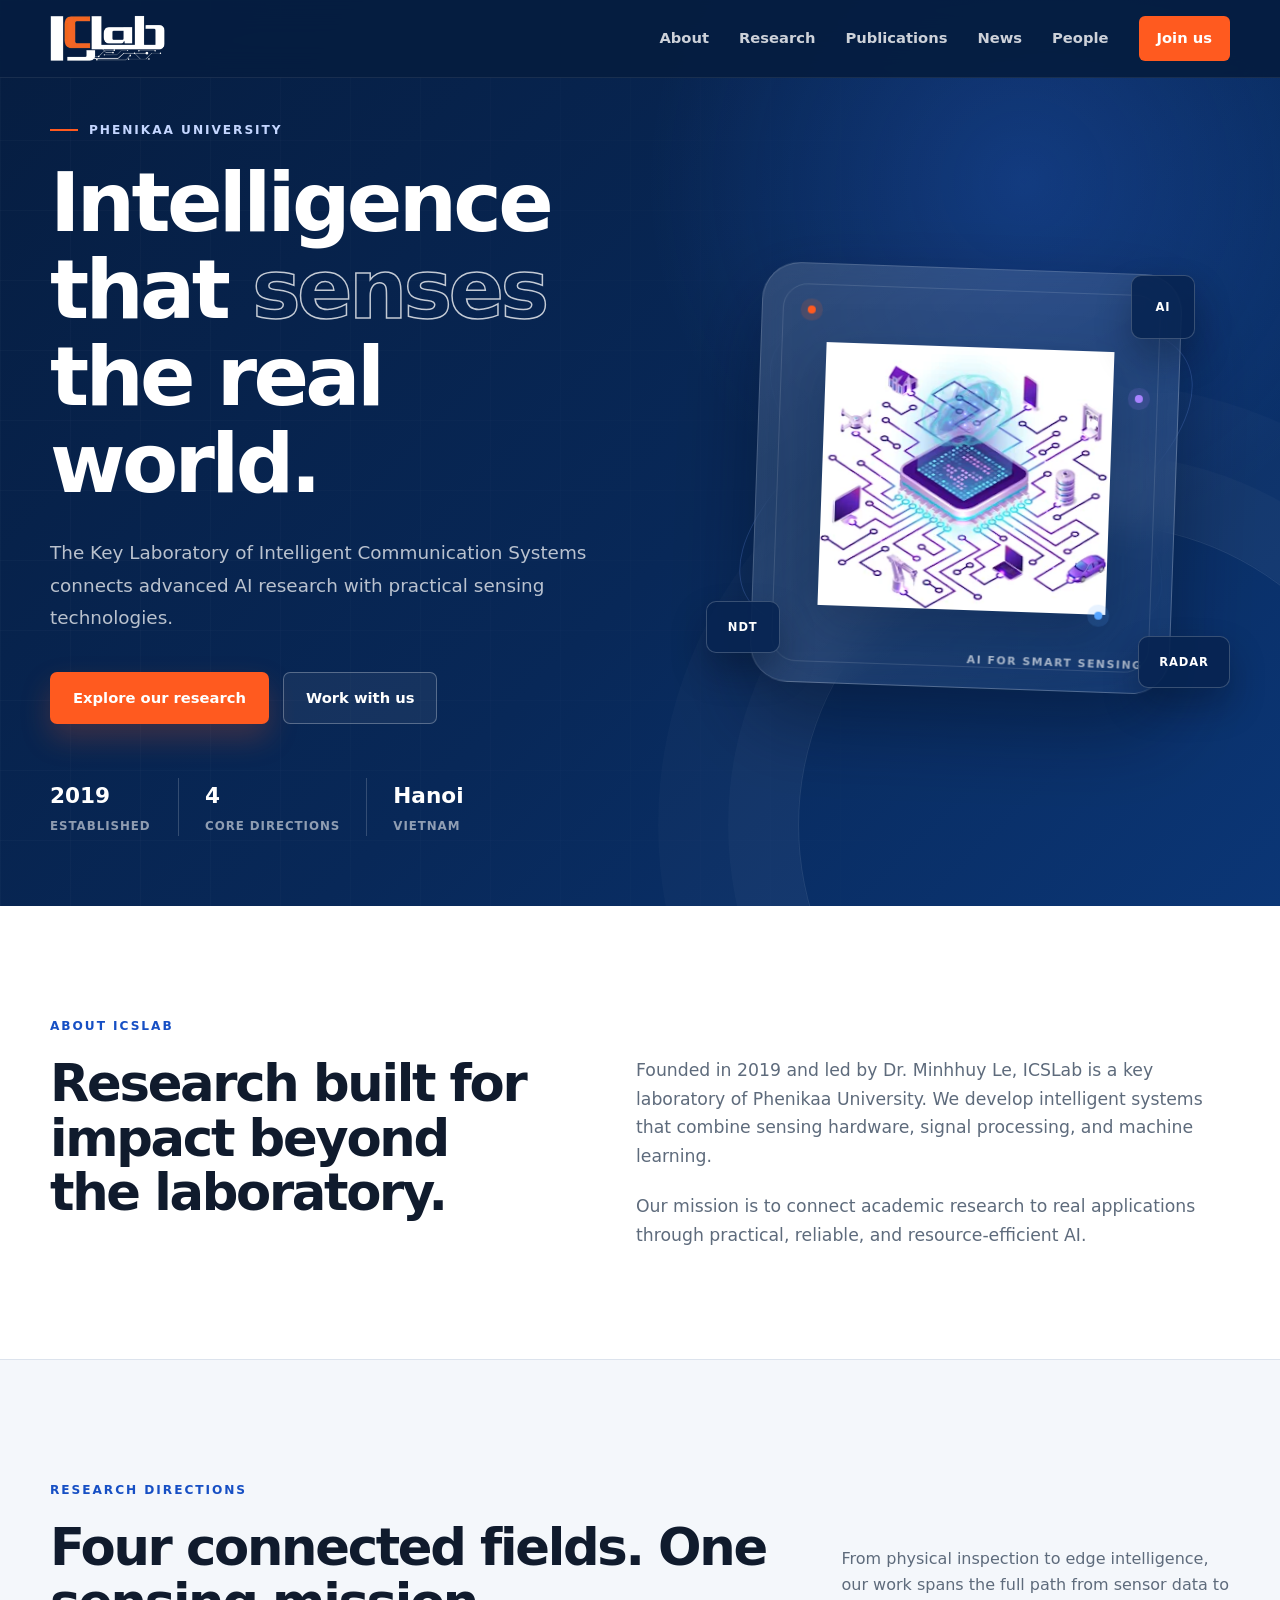
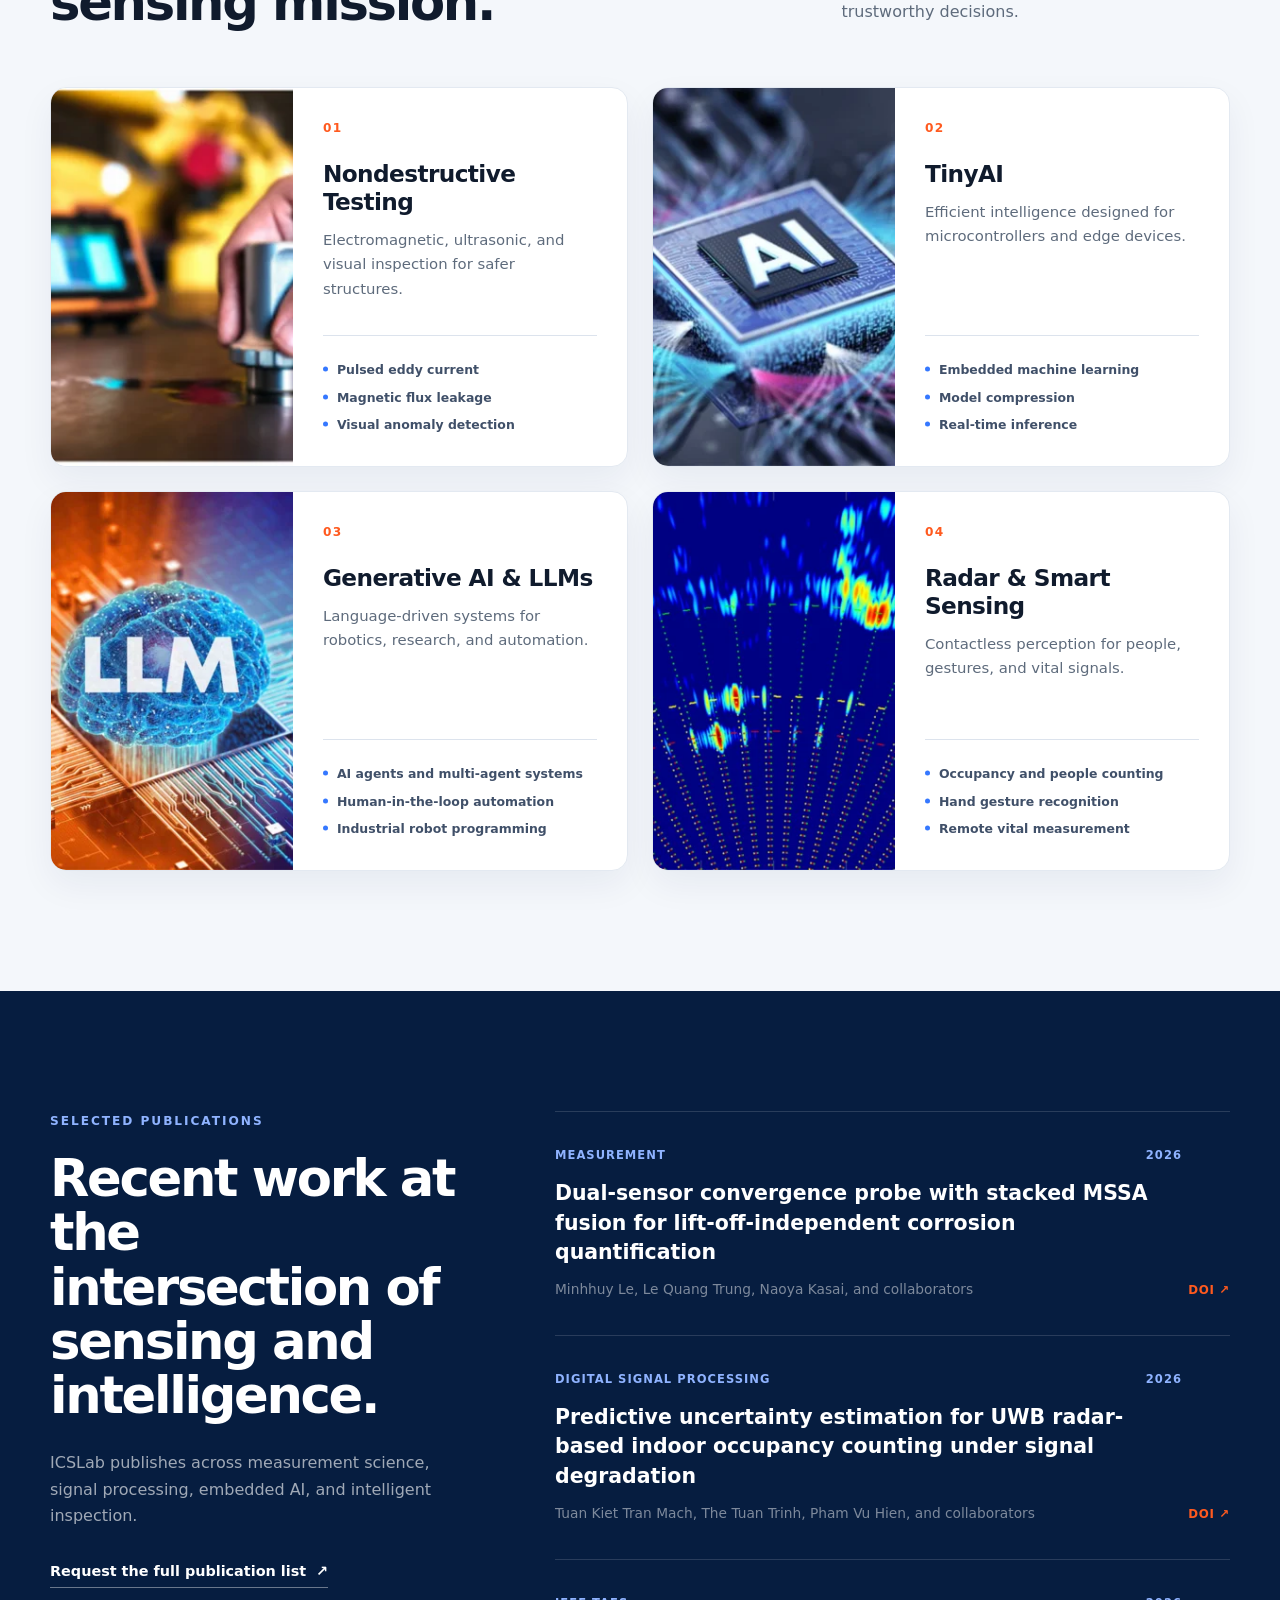
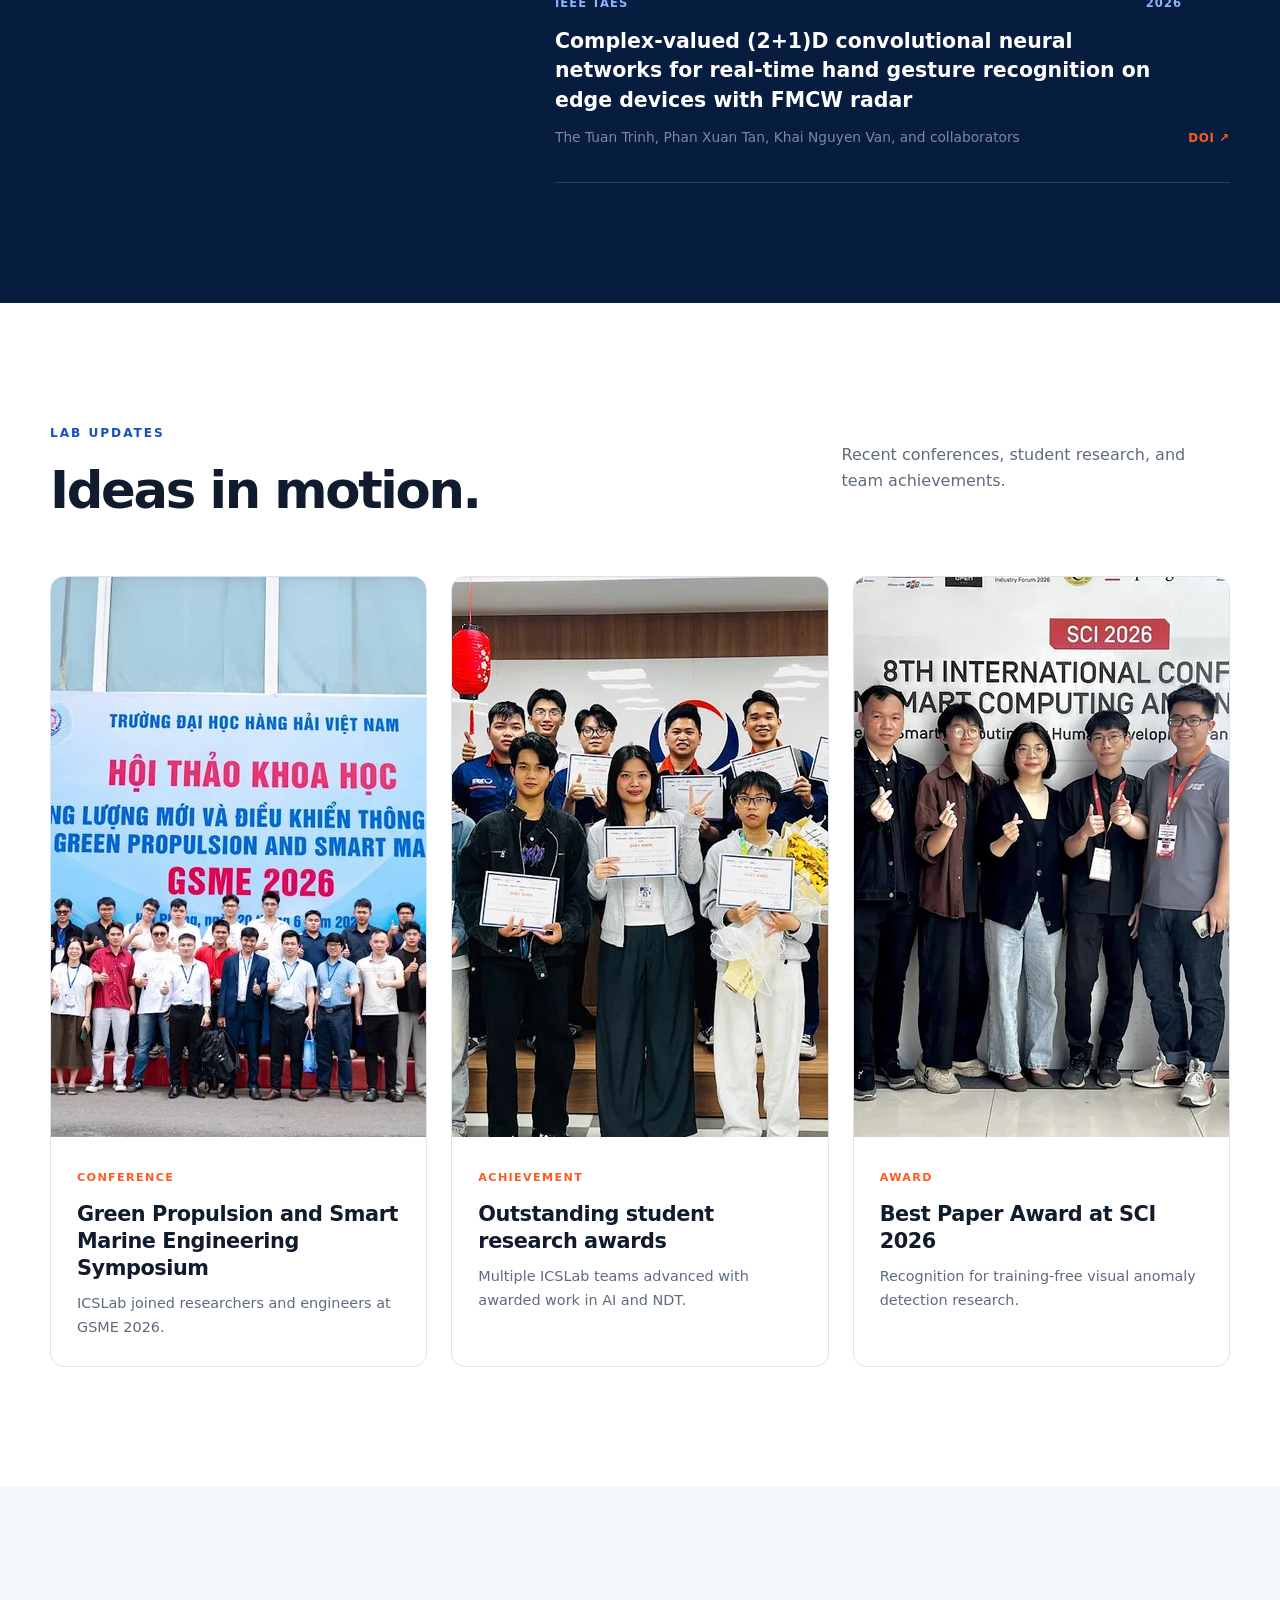
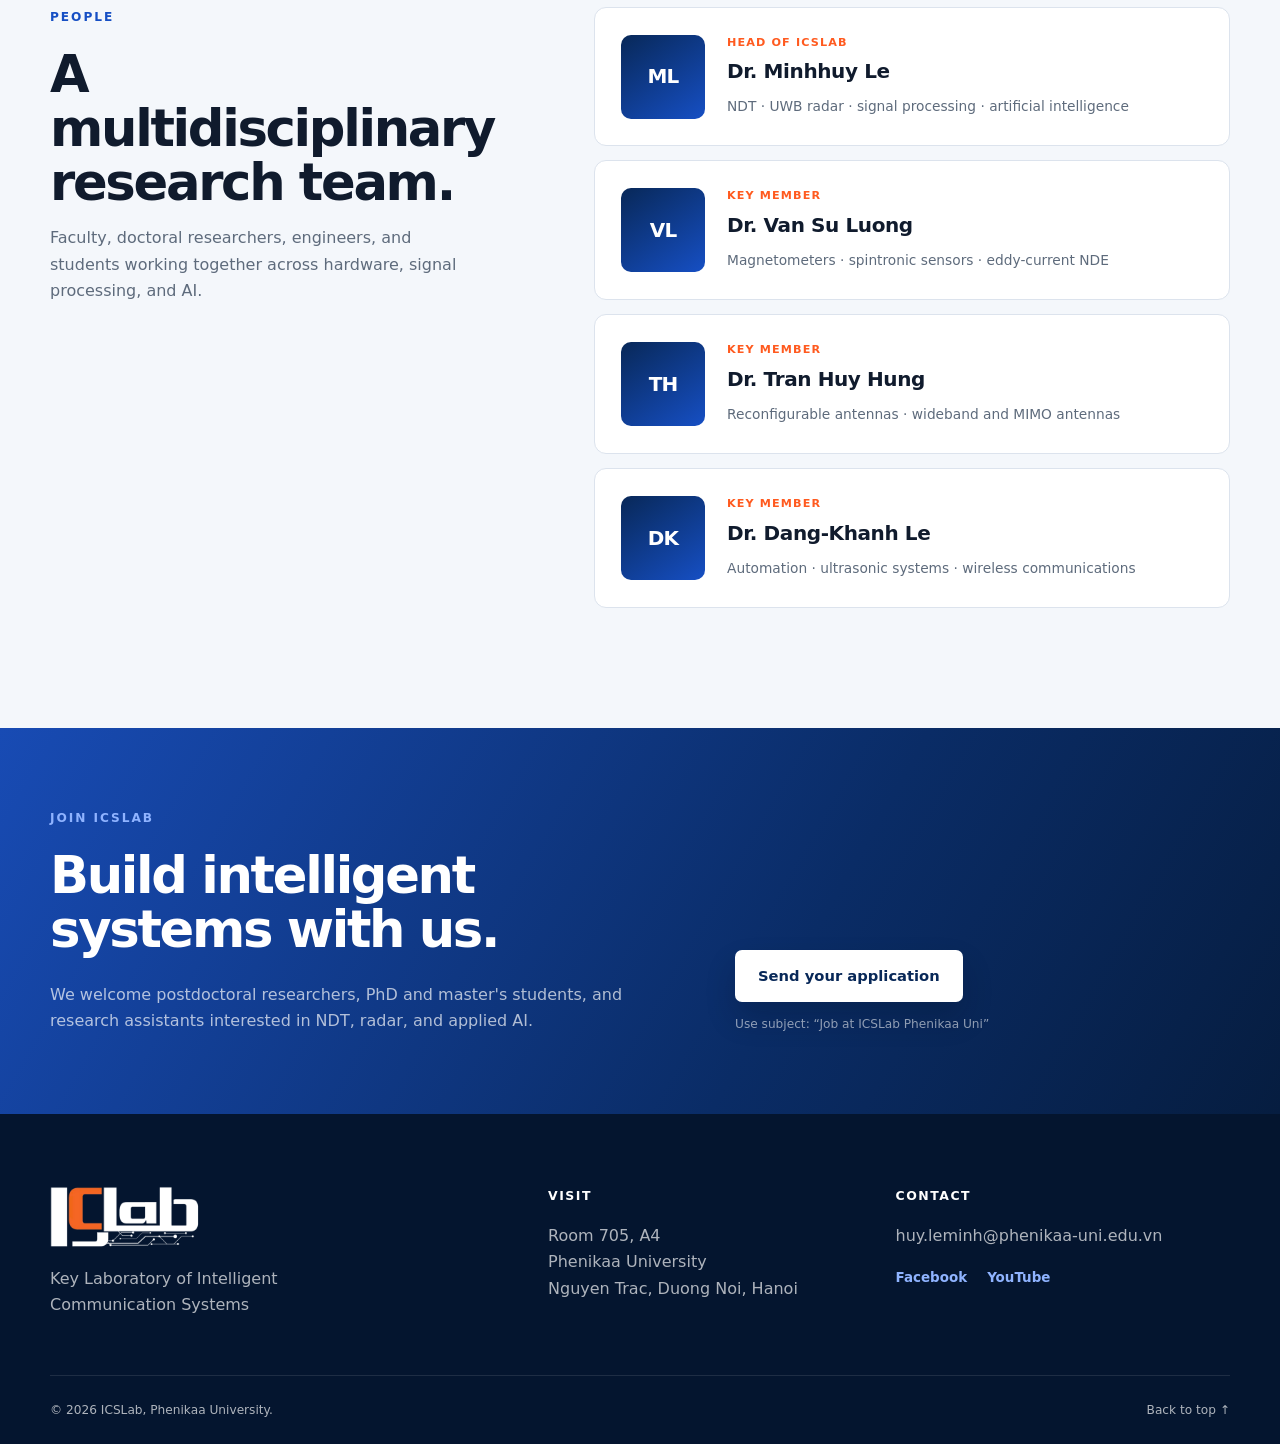
==== index.html @ ad582726 "init web page" ====
<!doctype html>
<html lang="en">
  <head>
    <meta charset="UTF-8" />
    <meta name="viewport" content="width=device-width, initial-scale=1.0" />
    <meta
      name="description"
      content="ICSLab at Phenikaa University researches AI-powered smart sensing, nondestructive testing, TinyAI, large language models, and radar systems."
    />
    <meta name="theme-color" content="#0a2858" />
    <meta property="og:title" content="ICSLab | AI for Smart Sensing Systems" />
    <meta
      property="og:description"
      content="Key Laboratory of Intelligent Communication Systems at Phenikaa University."
    />
    <meta property="og:type" content="website" />
    <meta property="og:url" content="https://icslab.phenikaa-uni.edu.vn/" />
    <meta
      property="og:image"
      content="https://icslab.phenikaa-uni.edu.vn/assets/news-student-conference.webp"
    />
    <title>ICSLab | AI for Smart Sensing Systems</title>
    <link rel="canonical" href="https://icslab.phenikaa-uni.edu.vn/" />
    <link rel="stylesheet" href="styles.css" />
    <script src="script.js" defer></script>
  </head>
  <body>
    <a class="skip-link" href="#main-content">Skip to content</a>

    <header class="site-header" data-header>
      <div class="container nav-shell">
        <a class="brand" href="#home" aria-label="ICSLab home">
          <img src="assets/icslab-logo.png" alt="ICSLab" width="210" height="86" />
        </a>

        <button
          class="menu-toggle"
          type="button"
          aria-expanded="false"
          aria-controls="site-navigation"
          aria-label="Open navigation"
          data-menu-toggle
        >
          <span></span>
          <span></span>
          <span></span>
        </button>

        <nav class="site-nav" id="site-navigation" aria-label="Main navigation" data-menu>
          <a href="#about">About</a>
          <a href="#research">Research</a>
          <a href="#publications">Publications</a>
          <a href="#news">News</a>
          <a href="#people">People</a>
          <a class="nav-cta" href="#join">Join us</a>
        </nav>
      </div>
    </header>

    <main id="main-content">
      <section class="hero" id="home">
        <div class="hero-grid"></div>
        <div class="container hero-layout">
          <div class="hero-copy">
            <p class="eyebrow"><span></span> Phenikaa University</p>
            <h1>Intelligence that <em>senses</em> the real world.</h1>
            <p class="hero-lead">
              The Key Laboratory of Intelligent Communication Systems connects
              advanced AI research with practical sensing technologies.
            </p>
            <div class="hero-actions">
              <a class="button button-primary" href="#research">Explore our research</a>
              <a class="button button-secondary" href="#join">Work with us</a>
            </div>
            <dl class="hero-stats" aria-label="Laboratory overview">
              <div>
                <dt>2019</dt>
                <dd>Established</dd>
              </div>
              <div>
                <dt>4</dt>
                <dd>Core directions</dd>
              </div>
              <div>
                <dt>Hanoi</dt>
                <dd>Vietnam</dd>
              </div>
            </dl>
          </div>

          <div class="hero-visual" aria-hidden="true">
            <div class="orbit orbit-one"></div>
            <div class="orbit orbit-two"></div>
            <div class="visual-card">
              <span class="signal signal-one"></span>
              <span class="signal signal-two"></span>
              <span class="signal signal-three"></span>
              <img src="assets/hero-sensing.webp" alt="" width="306" height="263" />
              <p>AI for Smart Sensing</p>
            </div>
            <span class="floating-tag tag-ai">AI</span>
            <span class="floating-tag tag-ndt">NDT</span>
            <span class="floating-tag tag-radar">RADAR</span>
          </div>
        </div>
      </section>

      <section class="intro section" id="about">
        <div class="container intro-layout">
          <div>
            <p class="section-kicker">About ICSLab</p>
            <h2>Research built for impact beyond the laboratory.</h2>
          </div>
          <div class="intro-copy">
            <p>
              Founded in 2019 and led by Dr. Minhhuy Le, ICSLab is a key laboratory
              of Phenikaa University. We develop intelligent systems that combine
              sensing hardware, signal processing, and machine learning.
            </p>
            <p>
              Our mission is to connect academic research to real applications
              through practical, reliable, and resource-efficient AI.
            </p>
          </div>
        </div>
      </section>

      <section class="section research-section" id="research">
        <div class="container">
          <div class="section-heading">
            <div>
              <p class="section-kicker">Research directions</p>
              <h2>Four connected fields. One sensing mission.</h2>
            </div>
            <p>
              From physical inspection to edge intelligence, our work spans the
              full path from sensor data to trustworthy decisions.
            </p>
          </div>

          <div class="research-grid">
            <article class="research-card">
              <img
                src="assets/research-ndt.webp"
                alt="Nondestructive testing equipment inspecting a metal component"
                width="640"
                height="400"
                loading="lazy"
              />
              <div class="research-card-body">
                <span>01</span>
                <h3>Nondestructive Testing</h3>
                <p>Electromagnetic, ultrasonic, and visual inspection for safer structures.</p>
                <ul>
                  <li>Pulsed eddy current</li>
                  <li>Magnetic flux leakage</li>
                  <li>Visual anomaly detection</li>
                </ul>
              </div>
            </article>

            <article class="research-card">
              <img
                src="assets/research-tiny-ai.webp"
                alt="Artificial intelligence chip on an electronic circuit"
                width="640"
                height="400"
                loading="lazy"
              />
              <div class="research-card-body">
                <span>02</span>
                <h3>TinyAI</h3>
                <p>Efficient intelligence designed for microcontrollers and edge devices.</p>
                <ul>
                  <li>Embedded machine learning</li>
                  <li>Model compression</li>
                  <li>Real-time inference</li>
                </ul>
              </div>
            </article>

            <article class="research-card">
              <img
                src="assets/research-llm.webp"
                alt="Large language model concept represented on a computer chip"
                width="640"
                height="400"
                loading="lazy"
              />
              <div class="research-card-body">
                <span>03</span>
                <h3>Generative AI &amp; LLMs</h3>
                <p>Language-driven systems for robotics, research, and automation.</p>
                <ul>
                  <li>AI agents and multi-agent systems</li>
                  <li>Human-in-the-loop automation</li>
                  <li>Industrial robot programming</li>
                </ul>
              </div>
            </article>

            <article class="research-card">
              <img
                src="assets/research-radar.webp"
                alt="Radar point cloud visualization"
                width="640"
                height="400"
                loading="lazy"
              />
              <div class="research-card-body">
                <span>04</span>
                <h3>Radar &amp; Smart Sensing</h3>
                <p>Contactless perception for people, gestures, and vital signals.</p>
                <ul>
                  <li>Occupancy and people counting</li>
                  <li>Hand gesture recognition</li>
                  <li>Remote vital measurement</li>
                </ul>
              </div>
            </article>
          </div>
        </div>
      </section>

      <section class="section publications-section" id="publications">
        <div class="container publication-layout">
          <div class="publication-intro">
            <p class="section-kicker light">Selected publications</p>
            <h2>Recent work at the intersection of sensing and intelligence.</h2>
            <p>
              ICSLab publishes across measurement science, signal processing,
              embedded AI, and intelligent inspection.
            </p>
            <a class="text-link light-link" href="mailto:huy.leminh@phenikaa-uni.edu.vn">
              Request the full publication list <span aria-hidden="true">↗</span>
            </a>
          </div>

          <div class="publication-list">
            <article>
              <div class="publication-meta">
                <span>Measurement</span>
                <time datetime="2026">2026</time>
              </div>
              <h3>
                Dual-sensor convergence probe with stacked MSSA fusion for
                lift-off-independent corrosion quantification
              </h3>
              <p>Minhhuy Le, Le Quang Trung, Naoya Kasai, and collaborators</p>
              <a href="https://doi.org/10.1016/j.measurement.2026.122892" aria-label="Open publication DOI">
                DOI <span aria-hidden="true">↗</span>
              </a>
            </article>

            <article>
              <div class="publication-meta">
                <span>Digital Signal Processing</span>
                <time datetime="2026">2026</time>
              </div>
              <h3>
                Predictive uncertainty estimation for UWB radar-based indoor
                occupancy counting under signal degradation
              </h3>
              <p>Tuan Kiet Tran Mach, The Tuan Trinh, Pham Vu Hien, and collaborators</p>
              <a href="https://doi.org/10.1016/j.dsp.2026.106444" aria-label="Open publication DOI">
                DOI <span aria-hidden="true">↗</span>
              </a>
            </article>

            <article>
              <div class="publication-meta">
                <span>IEEE TAES</span>
                <time datetime="2026">2026</time>
              </div>
              <h3>
                Complex-valued (2+1)D convolutional neural networks for real-time
                hand gesture recognition on edge devices with FMCW radar
              </h3>
              <p>The Tuan Trinh, Phan Xuan Tan, Khai Nguyen Van, and collaborators</p>
              <a href="https://doi.org/10.1109/TAES.2026.3709269" aria-label="Open publication DOI">
                DOI <span aria-hidden="true">↗</span>
              </a>
            </article>
          </div>
        </div>
      </section>

      <section class="section" id="news">
        <div class="container">
          <div class="section-heading compact-heading">
            <div>
              <p class="section-kicker">Lab updates</p>
              <h2>Ideas in motion.</h2>
            </div>
            <p>Recent conferences, student research, and team achievements.</p>
          </div>

          <div class="news-grid">
            <article class="news-card featured-news">
              <img
                src="assets/news-gsme-2026.webp"
                alt="ICSLab members at the GSME 2026 symposium"
                width="900"
                height="560"
                loading="lazy"
              />
              <div>
                <span class="news-type">Conference</span>
                <h3>Green Propulsion and Smart Marine Engineering Symposium</h3>
                <p>ICSLab joined researchers and engineers at GSME 2026.</p>
              </div>
            </article>

            <article class="news-card">
              <img
                src="assets/news-student-conference.webp"
                alt="ICSLab students receiving awards at a research conference"
                width="900"
                height="560"
                loading="lazy"
              />
              <div>
                <span class="news-type">Achievement</span>
                <h3>Outstanding student research awards</h3>
                <p>Multiple ICSLab teams advanced with awarded work in AI and NDT.</p>
              </div>
            </article>

            <article class="news-card">
              <img
                src="assets/news-sci-2026.webp"
                alt="ICSLab members attending the SCI 2026 conference"
                width="900"
                height="560"
                loading="lazy"
              />
              <div>
                <span class="news-type">Award</span>
                <h3>Best Paper Award at SCI 2026</h3>
                <p>Recognition for training-free visual anomaly detection research.</p>
              </div>
            </article>
          </div>
        </div>
      </section>

      <section class="section people-section" id="people">
        <div class="container people-layout">
          <div class="people-heading">
            <p class="section-kicker">People</p>
            <h2>A multidisciplinary research team.</h2>
            <p>
              Faculty, doctoral researchers, engineers, and students working
              together across hardware, signal processing, and AI.
            </p>
          </div>

          <div class="people-list">
            <article>
              <div class="person-monogram" aria-hidden="true">ML</div>
              <div>
                <p>Head of ICSLab</p>
                <h3>Dr. Minhhuy Le</h3>
                <span>NDT · UWB radar · signal processing · artificial intelligence</span>
              </div>
            </article>
            <article>
              <div class="person-monogram" aria-hidden="true">VL</div>
              <div>
                <p>Key member</p>
                <h3>Dr. Van Su Luong</h3>
                <span>Magnetometers · spintronic sensors · eddy-current NDE</span>
              </div>
            </article>
            <article>
              <div class="person-monogram" aria-hidden="true">TH</div>
              <div>
                <p>Key member</p>
                <h3>Dr. Tran Huy Hung</h3>
                <span>Reconfigurable antennas · wideband and MIMO antennas</span>
              </div>
            </article>
            <article>
              <div class="person-monogram" aria-hidden="true">DK</div>
              <div>
                <p>Key member</p>
                <h3>Dr. Dang-Khanh Le</h3>
                <span>Automation · ultrasonic systems · wireless communications</span>
              </div>
            </article>
          </div>
        </div>
      </section>

      <section class="join-section" id="join">
        <div class="container join-card">
          <div>
            <p class="section-kicker light">Join ICSLab</p>
            <h2>Build intelligent systems with us.</h2>
            <p>
              We welcome postdoctoral researchers, PhD and master's students,
              and research assistants interested in NDT, radar, and applied AI.
            </p>
          </div>
          <div class="join-action">
            <a class="button button-white" href="mailto:huy.leminh@phenikaa-uni.edu.vn?subject=Job%20at%20ICSLab%20Phenikaa%20Uni">
              Send your application
            </a>
            <p>Use subject: “Job at ICSLab Phenikaa Uni”</p>
          </div>
        </div>
      </section>
    </main>

    <footer class="site-footer">
      <div class="container footer-grid">
        <div class="footer-brand">
          <img src="assets/icslab-logo.png" alt="ICSLab" width="210" height="86" />
          <p>Key Laboratory of Intelligent Communication Systems</p>
        </div>
        <div>
          <h2>Visit</h2>
          <address>
            Room 705, A4<br />
            Phenikaa University<br />
            Nguyen Trac, Duong Noi, Hanoi
          </address>
        </div>
        <div>
          <h2>Contact</h2>
          <a href="mailto:huy.leminh@phenikaa-uni.edu.vn">huy.leminh@phenikaa-uni.edu.vn</a>
          <div class="social-links">
            <a href="https://www.facebook.com/icslab.phenikaa">Facebook</a>
            <a href="https://www.youtube.com/@icslab-phenikaauniversity3936">YouTube</a>
          </div>
        </div>
      </div>
      <div class="container footer-bottom">
        <p>© 2026 ICSLab, Phenikaa University.</p>
        <a href="#home">Back to top ↑</a>
      </div>
    </footer>
  </body>
</html>
---- styles.css ----
:root {
  --navy: #082858;
  --navy-deep: #061d40;
  --blue: #164fc4;
  --blue-bright: #3578ff;
  --orange: #ff5a1f;
  --ink: #101b2d;
  --muted: #5e6b7c;
  --line: #dce3ed;
  --surface: #f4f7fb;
  --white: #ffffff;
  --shadow: 0 24px 70px rgba(7, 29, 64, 0.12);
  --container: min(1180px, calc(100% - 40px));
}

* {
  box-sizing: border-box;
}

html {
  scroll-behavior: smooth;
}

body {
  margin: 0;
  color: var(--ink);
  background: var(--white);
  font-family:
    Inter, ui-sans-serif, system-ui, -apple-system, BlinkMacSystemFont, "Segoe UI",
    sans-serif;
  font-size: 16px;
  line-height: 1.65;
  text-rendering: optimizeLegibility;
}

body.menu-open {
  overflow: hidden;
}

img {
  display: block;
  max-width: 100%;
}

a {
  color: inherit;
  text-decoration: none;
}

button,
a {
  -webkit-tap-highlight-color: transparent;
}

.container {
  width: var(--container);
  margin-inline: auto;
}

.skip-link {
  position: fixed;
  z-index: 1000;
  top: 12px;
  left: 12px;
  padding: 10px 16px;
  color: var(--navy);
  background: var(--white);
  border-radius: 6px;
  transform: translateY(-160%);
  transition: transform 180ms ease;
}

.skip-link:focus {
  transform: translateY(0);
}

.site-header {
  position: fixed;
  z-index: 100;
  inset: 0 0 auto;
  height: 78px;
  color: var(--white);
  background: rgba(6, 29, 64, 0.94);
  border-bottom: 1px solid rgba(255, 255, 255, 0.08);
  backdrop-filter: blur(16px);
  transition: box-shadow 200ms ease, background 200ms ease;
}

.site-header.is-scrolled {
  background: rgba(6, 29, 64, 0.98);
  box-shadow: 0 10px 30px rgba(4, 19, 42, 0.22);
}

.nav-shell {
  height: 100%;
  display: flex;
  align-items: center;
  justify-content: space-between;
  gap: 32px;
}

.brand {
  width: 116px;
  height: 54px;
  display: flex;
  align-items: center;
  overflow: hidden;
}

.brand img {
  width: 128px;
  height: auto;
}

.site-nav {
  display: flex;
  align-items: center;
  gap: 30px;
  font-size: 0.92rem;
  font-weight: 650;
}

.site-nav a {
  position: relative;
  padding-block: 8px;
  color: rgba(255, 255, 255, 0.8);
  transition: color 180ms ease;
}

.site-nav a:not(.nav-cta)::after {
  position: absolute;
  content: "";
  right: 0;
  bottom: 2px;
  left: 0;
  height: 2px;
  background: var(--orange);
  transform: scaleX(0);
  transform-origin: right;
  transition: transform 180ms ease;
}

.site-nav a:hover,
.site-nav a:focus-visible {
  color: var(--white);
}

.site-nav a:hover::after,
.site-nav a:focus-visible::after {
  transform: scaleX(1);
  transform-origin: left;
}

.site-nav .nav-cta {
  padding: 10px 18px;
  color: var(--white);
  background: var(--orange);
  border-radius: 6px;
}

.menu-toggle {
  width: 44px;
  height: 44px;
  display: none;
  place-content: center;
  gap: 5px;
  padding: 0;
  color: inherit;
  background: transparent;
  border: 0;
  cursor: pointer;
}

.menu-toggle span {
  width: 24px;
  height: 2px;
  display: block;
  background: currentColor;
  transition: transform 180ms ease, opacity 180ms ease;
}

.hero {
  position: relative;
  min-height: 790px;
  display: grid;
  align-items: center;
  overflow: hidden;
  color: var(--white);
  background:
    radial-gradient(circle at 80% 20%, rgba(53, 120, 255, 0.24), transparent 30%),
    linear-gradient(135deg, var(--navy-deep), var(--navy) 56%, #0b3676);
}

.hero-grid {
  position: absolute;
  inset: 0;
  opacity: 0.14;
  background-image:
    linear-gradient(rgba(255, 255, 255, 0.16) 1px, transparent 1px),
    linear-gradient(90deg, rgba(255, 255, 255, 0.16) 1px, transparent 1px);
  background-size: 70px 70px;
  mask-image: linear-gradient(to right, black, transparent 85%);
}

.hero::after {
  position: absolute;
  content: "";
  right: -120px;
  bottom: -220px;
  width: 600px;
  height: 600px;
  border: 1px solid rgba(255, 255, 255, 0.1);
  border-radius: 50%;
  box-shadow:
    0 0 0 70px rgba(255, 255, 255, 0.025),
    0 0 0 140px rgba(255, 255, 255, 0.018);
}

.hero-layout {
  position: relative;
  z-index: 1;
  display: grid;
  grid-template-columns: 1.05fr 0.95fr;
  align-items: center;
  gap: 70px;
  padding-top: 120px;
  padding-bottom: 70px;
}

.eyebrow,
.section-kicker {
  margin: 0 0 20px;
  color: var(--blue);
  font-size: 0.76rem;
  font-weight: 800;
  letter-spacing: 0.16em;
  text-transform: uppercase;
}

.eyebrow {
  display: flex;
  align-items: center;
  gap: 11px;
  color: #c4d6ff;
}

.eyebrow span {
  width: 28px;
  height: 2px;
  background: var(--orange);
}

.hero h1,
.section h2,
.join-section h2 {
  margin: 0;
  font-weight: 750;
  line-height: 1.06;
  letter-spacing: -0.045em;
}

.hero h1 {
  max-width: 700px;
  font-size: clamp(3.6rem, 6.4vw, 6.3rem);
}

.hero h1 em {
  color: transparent;
  font-style: normal;
  -webkit-text-stroke: 1.5px rgba(255, 255, 255, 0.76);
}

.hero-lead {
  max-width: 620px;
  margin: 30px 0 0;
  color: rgba(255, 255, 255, 0.72);
  font-size: 1.15rem;
  line-height: 1.75;
}

.hero-actions {
  display: flex;
  flex-wrap: wrap;
  gap: 14px;
  margin-top: 38px;
}

.button {
  min-height: 52px;
  display: inline-flex;
  align-items: center;
  justify-content: center;
  padding: 13px 22px;
  border: 1px solid transparent;
  border-radius: 7px;
  font-size: 0.92rem;
  font-weight: 750;
  transition: transform 180ms ease, box-shadow 180ms ease, background 180ms ease;
}

.button:hover,
.button:focus-visible {
  transform: translateY(-2px);
}

.button-primary {
  color: var(--white);
  background: var(--orange);
  box-shadow: 0 14px 30px rgba(255, 90, 31, 0.22);
}

.button-secondary {
  color: var(--white);
  border-color: rgba(255, 255, 255, 0.28);
  background: rgba(255, 255, 255, 0.06);
}

.button-secondary:hover,
.button-secondary:focus-visible {
  background: rgba(255, 255, 255, 0.12);
}

.hero-stats {
  display: flex;
  gap: 0;
  margin: 54px 0 0;
}

.hero-stats div {
  min-width: 128px;
  padding-right: 26px;
}

.hero-stats div + div {
  padding-left: 26px;
  border-left: 1px solid rgba(255, 255, 255, 0.18);
}

.hero-stats dt {
  font-size: 1.35rem;
  font-weight: 800;
}

.hero-stats dd {
  margin: 3px 0 0;
  color: rgba(255, 255, 255, 0.55);
  font-size: 0.74rem;
  font-weight: 700;
  letter-spacing: 0.08em;
  text-transform: uppercase;
}

.hero-visual {
  position: relative;
  min-height: 510px;
  display: grid;
  place-items: center;
}

.visual-card {
  position: relative;
  width: min(420px, 88%);
  aspect-ratio: 1;
  display: grid;
  place-items: center;
  padding: 52px;
  background:
    linear-gradient(145deg, rgba(255, 255, 255, 0.14), rgba(255, 255, 255, 0.035));
  border: 1px solid rgba(255, 255, 255, 0.2);
  border-radius: 38px;
  box-shadow: 0 35px 80px rgba(2, 13, 31, 0.42);
  backdrop-filter: blur(18px);
  transform: rotate(2deg);
}

.visual-card::before {
  position: absolute;
  content: "";
  inset: 20px;
  border: 1px solid rgba(255, 255, 255, 0.12);
  border-radius: 25px;
}

.visual-card img {
  position: relative;
  z-index: 1;
  width: 92%;
  filter: drop-shadow(0 20px 25px rgba(4, 23, 56, 0.26));
}

.visual-card p {
  position: absolute;
  z-index: 2;
  right: 26px;
  bottom: 18px;
  margin: 0;
  color: rgba(255, 255, 255, 0.62);
  font-size: 0.68rem;
  font-weight: 800;
  letter-spacing: 0.14em;
  text-transform: uppercase;
}

.orbit {
  position: absolute;
  border: 1px solid rgba(111, 158, 255, 0.28);
  border-radius: 50%;
}

.orbit-one {
  width: 500px;
  height: 220px;
  transform: rotate(-28deg);
}

.orbit-two {
  width: 460px;
  height: 190px;
  transform: rotate(35deg);
}

.floating-tag {
  position: absolute;
  z-index: 3;
  display: grid;
  place-items: center;
  color: var(--white);
  background: rgba(7, 36, 81, 0.9);
  border: 1px solid rgba(255, 255, 255, 0.2);
  border-radius: 10px;
  box-shadow: 0 18px 35px rgba(2, 13, 31, 0.32);
  font-size: 0.72rem;
  font-weight: 800;
  letter-spacing: 0.08em;
}

.tag-ai {
  top: 52px;
  right: 35px;
  width: 64px;
  height: 64px;
}

.tag-ndt {
  bottom: 80px;
  left: 3px;
  width: 74px;
  height: 52px;
}

.tag-radar {
  right: 0;
  bottom: 45px;
  width: 92px;
  height: 52px;
}

.signal {
  position: absolute;
  z-index: 2;
  top: 42px;
  left: 45px;
  width: 8px;
  height: 8px;
  background: var(--orange);
  border-radius: 50%;
  box-shadow: 0 0 0 7px rgba(255, 90, 31, 0.14);
}

.signal-two {
  top: auto;
  right: 68px;
  bottom: 72px;
  left: auto;
  background: #55a4ff;
  box-shadow: 0 0 0 7px rgba(85, 164, 255, 0.14);
}

.signal-three {
  top: 120px;
  right: 35px;
  left: auto;
  background: #a983ff;
  box-shadow: 0 0 0 7px rgba(169, 131, 255, 0.14);
}

.section {
  padding: 120px 0;
}

.section h2,
.join-section h2 {
  font-size: clamp(2.45rem, 4vw, 4.1rem);
}

.intro {
  padding: 110px 0;
  border-bottom: 1px solid var(--line);
}

.intro-layout {
  display: grid;
  grid-template-columns: 0.9fr 1.1fr;
  gap: 100px;
  align-items: start;
}

.intro-layout h2 {
  max-width: 560px;
}

.intro-copy {
  padding-top: 40px;
}

.intro-copy p {
  max-width: 640px;
  margin: 0;
  color: var(--muted);
  font-size: 1.08rem;
}

.intro-copy p + p {
  margin-top: 22px;
}

.research-section {
  background: var(--surface);
}

.section-heading {
  display: grid;
  grid-template-columns: minmax(0, 1.3fr) minmax(280px, 0.7fr);
  gap: 70px;
  align-items: end;
  margin-bottom: 58px;
}

.section-heading h2 {
  max-width: 760px;
}

.section-heading > p {
  max-width: 480px;
  margin: 0 0 4px;
  color: var(--muted);
}

.research-grid {
  display: grid;
  grid-template-columns: repeat(2, minmax(0, 1fr));
  gap: 24px;
}

.research-card {
  display: grid;
  grid-template-columns: 42% 58%;
  min-height: 380px;
  overflow: hidden;
  background: var(--white);
  border: 1px solid #e3e9f1;
  border-radius: 16px;
  box-shadow: 0 14px 35px rgba(10, 40, 88, 0.06);
  transition: transform 220ms ease, box-shadow 220ms ease;
}

.research-card:hover {
  transform: translateY(-5px);
  box-shadow: var(--shadow);
}

.research-card > img {
  width: 100%;
  height: 100%;
  object-fit: cover;
}

.research-card-body {
  display: flex;
  flex-direction: column;
  padding: 30px;
}

.research-card-body > span {
  color: var(--orange);
  font-size: 0.76rem;
  font-weight: 850;
  letter-spacing: 0.12em;
}

.research-card h3 {
  margin: 22px 0 12px;
  font-size: 1.45rem;
  line-height: 1.2;
  letter-spacing: -0.025em;
}

.research-card p {
  margin: 0;
  color: var(--muted);
  font-size: 0.93rem;
}

.research-card ul {
  display: grid;
  gap: 7px;
  margin: auto 0 0;
  padding: 24px 0 0;
  list-style: none;
  border-top: 1px solid var(--line);
}

.research-card li {
  position: relative;
  padding-left: 14px;
  color: #405069;
  font-size: 0.78rem;
  font-weight: 650;
}

.research-card li::before {
  position: absolute;
  content: "";
  top: 0.72em;
  left: 0;
  width: 5px;
  height: 5px;
  background: var(--blue-bright);
  border-radius: 50%;
  transform: translateY(-50%);
}

.publications-section {
  color: var(--white);
  background: var(--navy-deep);
}

.publication-layout {
  display: grid;
  grid-template-columns: 0.75fr 1.25fr;
  gap: 100px;
  align-items: start;
}

.publication-intro {
  position: sticky;
  top: 120px;
}

.section-kicker.light {
  color: #8fb3ff;
}

.publication-intro p:not(.section-kicker) {
  max-width: 430px;
  margin: 28px 0;
  color: rgba(255, 255, 255, 0.62);
}

.text-link {
  display: inline-flex;
  gap: 10px;
  align-items: center;
  font-size: 0.9rem;
  font-weight: 750;
}

.light-link {
  padding-bottom: 4px;
  border-bottom: 1px solid rgba(255, 255, 255, 0.4);
}

.publication-list {
  border-top: 1px solid rgba(255, 255, 255, 0.14);
}

.publication-list article {
  position: relative;
  padding: 34px 48px 34px 0;
  border-bottom: 1px solid rgba(255, 255, 255, 0.14);
}

.publication-meta {
  display: flex;
  justify-content: space-between;
  gap: 20px;
  color: #8fb3ff;
  font-size: 0.72rem;
  font-weight: 800;
  letter-spacing: 0.09em;
  text-transform: uppercase;
}

.publication-list h3 {
  max-width: 720px;
  margin: 14px 0 10px;
  font-size: 1.28rem;
  font-weight: 650;
  line-height: 1.45;
}

.publication-list p {
  margin: 0;
  color: rgba(255, 255, 255, 0.48);
  font-size: 0.86rem;
}

.publication-list article > a {
  position: absolute;
  right: 0;
  bottom: 34px;
  color: var(--orange);
  font-size: 0.74rem;
  font-weight: 850;
  letter-spacing: 0.06em;
}

.compact-heading {
  align-items: center;
}

.news-grid {
  display: grid;
  grid-template-columns: repeat(3, minmax(0, 1fr));
  gap: 24px;
}

.news-card {
  overflow: hidden;
  background: var(--white);
  border: 1px solid var(--line);
  border-radius: 14px;
  transition: transform 220ms ease, box-shadow 220ms ease;
}

.news-card:hover {
  transform: translateY(-4px);
  box-shadow: var(--shadow);
}

.news-card img {
  width: 100%;
  aspect-ratio: 1.6;
  object-fit: cover;
}

.news-card > div {
  padding: 26px;
}

.news-type {
  color: var(--orange);
  font-size: 0.7rem;
  font-weight: 850;
  letter-spacing: 0.12em;
  text-transform: uppercase;
}

.news-card h3 {
  margin: 12px 0 10px;
  font-size: 1.3rem;
  line-height: 1.3;
  letter-spacing: -0.02em;
}

.news-card p {
  margin: 0;
  color: var(--muted);
  font-size: 0.9rem;
}

.people-section {
  background: var(--surface);
}

.people-layout {
  display: grid;
  grid-template-columns: 0.78fr 1.22fr;
  gap: 100px;
  align-items: start;
}

.people-heading {
  position: sticky;
  top: 120px;
}

.people-heading > p:last-child {
  max-width: 430px;
  color: var(--muted);
}

.people-list {
  display: grid;
  gap: 14px;
}

.people-list article {
  display: grid;
  grid-template-columns: 84px 1fr;
  gap: 22px;
  align-items: center;
  padding: 26px;
  background: var(--white);
  border: 1px solid var(--line);
  border-radius: 12px;
}

.person-monogram {
  width: 84px;
  height: 84px;
  display: grid;
  place-items: center;
  color: var(--white);
  background: linear-gradient(145deg, var(--navy), var(--blue));
  border-radius: 10px;
  font-size: 1.25rem;
  font-weight: 850;
  letter-spacing: -0.04em;
}

.people-list p {
  margin: 0 0 3px;
  color: var(--orange);
  font-size: 0.7rem;
  font-weight: 800;
  letter-spacing: 0.1em;
  text-transform: uppercase;
}

.people-list h3 {
  margin: 0 0 5px;
  font-size: 1.25rem;
  letter-spacing: -0.02em;
}

.people-list span {
  color: var(--muted);
  font-size: 0.86rem;
}

.join-section {
  padding: 80px 0;
  color: var(--white);
  background: linear-gradient(120deg, #184bb4, #0a2c66 62%, #061d40);
}

.join-card {
  display: grid;
  grid-template-columns: 1.1fr 0.9fr;
  gap: 80px;
  align-items: end;
}

.join-card > div:first-child > p:last-child {
  max-width: 680px;
  margin: 25px 0 0;
  color: rgba(255, 255, 255, 0.68);
}

.join-action {
  display: grid;
  justify-items: start;
  gap: 12px;
}

.button-white {
  color: var(--navy);
  background: var(--white);
  box-shadow: 0 16px 30px rgba(2, 13, 31, 0.2);
}

.join-action p {
  margin: 0;
  color: rgba(255, 255, 255, 0.55);
  font-size: 0.76rem;
}

.site-footer {
  padding: 72px 0 24px;
  color: rgba(255, 255, 255, 0.68);
  background: #04152f;
}

.footer-grid {
  display: grid;
  grid-template-columns: 1.25fr 0.8fr 1fr;
  gap: 80px;
  padding-bottom: 56px;
}

.footer-brand img {
  width: 150px;
  height: auto;
  margin-bottom: 18px;
}

.footer-brand p {
  max-width: 300px;
  margin: 0;
}

.site-footer h2 {
  margin: 0 0 16px;
  color: var(--white);
  font-size: 0.78rem;
  letter-spacing: 0.12em;
  text-transform: uppercase;
}

.site-footer address {
  font-style: normal;
}

.site-footer a:hover,
.site-footer a:focus-visible {
  color: var(--white);
}

.social-links {
  display: flex;
  gap: 20px;
  margin-top: 18px;
  color: #8fb3ff;
  font-size: 0.84rem;
  font-weight: 750;
}

.footer-bottom {
  display: flex;
  justify-content: space-between;
  gap: 30px;
  padding-top: 24px;
  border-top: 1px solid rgba(255, 255, 255, 0.1);
  font-size: 0.76rem;
}

.footer-bottom p {
  margin: 0;
}

@media (max-width: 1040px) {
  .site-nav {
    gap: 20px;
  }

  .hero-layout {
    grid-template-columns: 1fr 0.8fr;
    gap: 25px;
  }

  .hero-visual {
    transform: scale(0.85);
  }

  .research-card {
    grid-template-columns: 1fr;
  }

  .research-card > img {
    height: 230px;
  }

  .research-card ul {
    margin-top: 28px;
  }

  .publication-layout,
  .people-layout {
    gap: 60px;
  }
}

@media (max-width: 820px) {
  :root {
    --container: min(100% - 32px, 680px);
  }

  .site-header {
    height: 70px;
  }

  .menu-toggle {
    display: grid;
  }

  .menu-toggle[aria-expanded="true"] span:first-child {
    transform: translateY(7px) rotate(45deg);
  }

  .menu-toggle[aria-expanded="true"] span:nth-child(2) {
    opacity: 0;
  }

  .menu-toggle[aria-expanded="true"] span:last-child {
    transform: translateY(-7px) rotate(-45deg);
  }

  .site-nav {
    position: fixed;
    inset: 70px 0 0;
    display: flex;
    flex-direction: column;
    align-items: stretch;
    gap: 4px;
    padding: 26px 24px;
    background: var(--navy-deep);
    opacity: 0;
    visibility: hidden;
    transform: translateY(-10px);
    transition: opacity 180ms ease, visibility 180ms ease, transform 180ms ease;
  }

  .site-nav.is-open {
    opacity: 1;
    visibility: visible;
    transform: translateY(0);
  }

  .site-nav a {
    padding: 13px 8px;
    font-size: 1.05rem;
  }

  .site-nav .nav-cta {
    margin-top: 12px;
    padding: 13px 16px;
    text-align: center;
  }

  .hero {
    min-height: auto;
  }

  .hero-layout {
    grid-template-columns: 1fr;
    padding-top: 155px;
  }

  .hero h1 {
    font-size: clamp(3.4rem, 13vw, 5.5rem);
  }

  .hero-visual {
    min-height: 480px;
    margin-top: -20px;
    transform: none;
  }

  .intro-layout,
  .section-heading,
  .publication-layout,
  .people-layout,
  .join-card {
    grid-template-columns: 1fr;
    gap: 42px;
  }

  .intro-copy {
    padding-top: 0;
  }

  .publication-intro,
  .people-heading {
    position: static;
  }

  .news-grid {
    grid-template-columns: 1fr 1fr;
  }

  .featured-news {
    grid-column: 1 / -1;
  }

  .footer-grid {
    grid-template-columns: 1fr 1fr;
    gap: 48px;
  }

  .footer-brand {
    grid-column: 1 / -1;
  }
}

@media (max-width: 580px) {
  :root {
    --container: calc(100% - 28px);
  }

  .section {
    padding: 84px 0;
  }

  .hero-layout {
    padding-top: 130px;
    padding-bottom: 45px;
  }

  .hero h1 {
    font-size: clamp(3rem, 15vw, 4.3rem);
  }

  .hero-lead {
    font-size: 1rem;
  }

  .hero-actions {
    display: grid;
  }

  .hero-stats {
    justify-content: space-between;
  }

  .hero-stats div {
    min-width: 0;
    padding-right: 16px;
  }

  .hero-stats div + div {
    padding-left: 16px;
  }

  .hero-stats dt {
    font-size: 1.05rem;
  }

  .hero-stats dd {
    font-size: 0.62rem;
  }

  .hero-visual {
    min-height: 390px;
    transform: scale(0.88);
  }

  .visual-card {
    width: 340px;
  }

  .orbit-one {
    width: 400px;
  }

  .orbit-two {
    width: 380px;
  }

  .intro {
    padding: 84px 0;
  }

  .section-heading {
    margin-bottom: 38px;
  }

  .research-grid,
  .news-grid {
    grid-template-columns: 1fr;
  }

  .featured-news {
    grid-column: auto;
  }

  .publication-list article {
    padding-right: 0;
    padding-bottom: 66px;
  }

  .publication-list article > a {
    right: auto;
    bottom: 30px;
    left: 0;
  }

  .people-list article {
    grid-template-columns: 62px 1fr;
    padding: 20px;
  }

  .person-monogram {
    width: 62px;
    height: 62px;
    font-size: 1rem;
  }

  .join-section {
    padding: 68px 0;
  }

  .footer-grid {
    grid-template-columns: 1fr;
  }

  .footer-brand {
    grid-column: auto;
  }

  .footer-bottom {
    flex-direction: column;
    gap: 8px;
  }
}

@media (prefers-reduced-motion: reduce) {
  html {
    scroll-behavior: auto;
  }

  *,
  *::before,
  *::after {
    transition-duration: 0.01ms !important;
    animation-duration: 0.01ms !important;
    animation-iteration-count: 1 !important;
  }
}
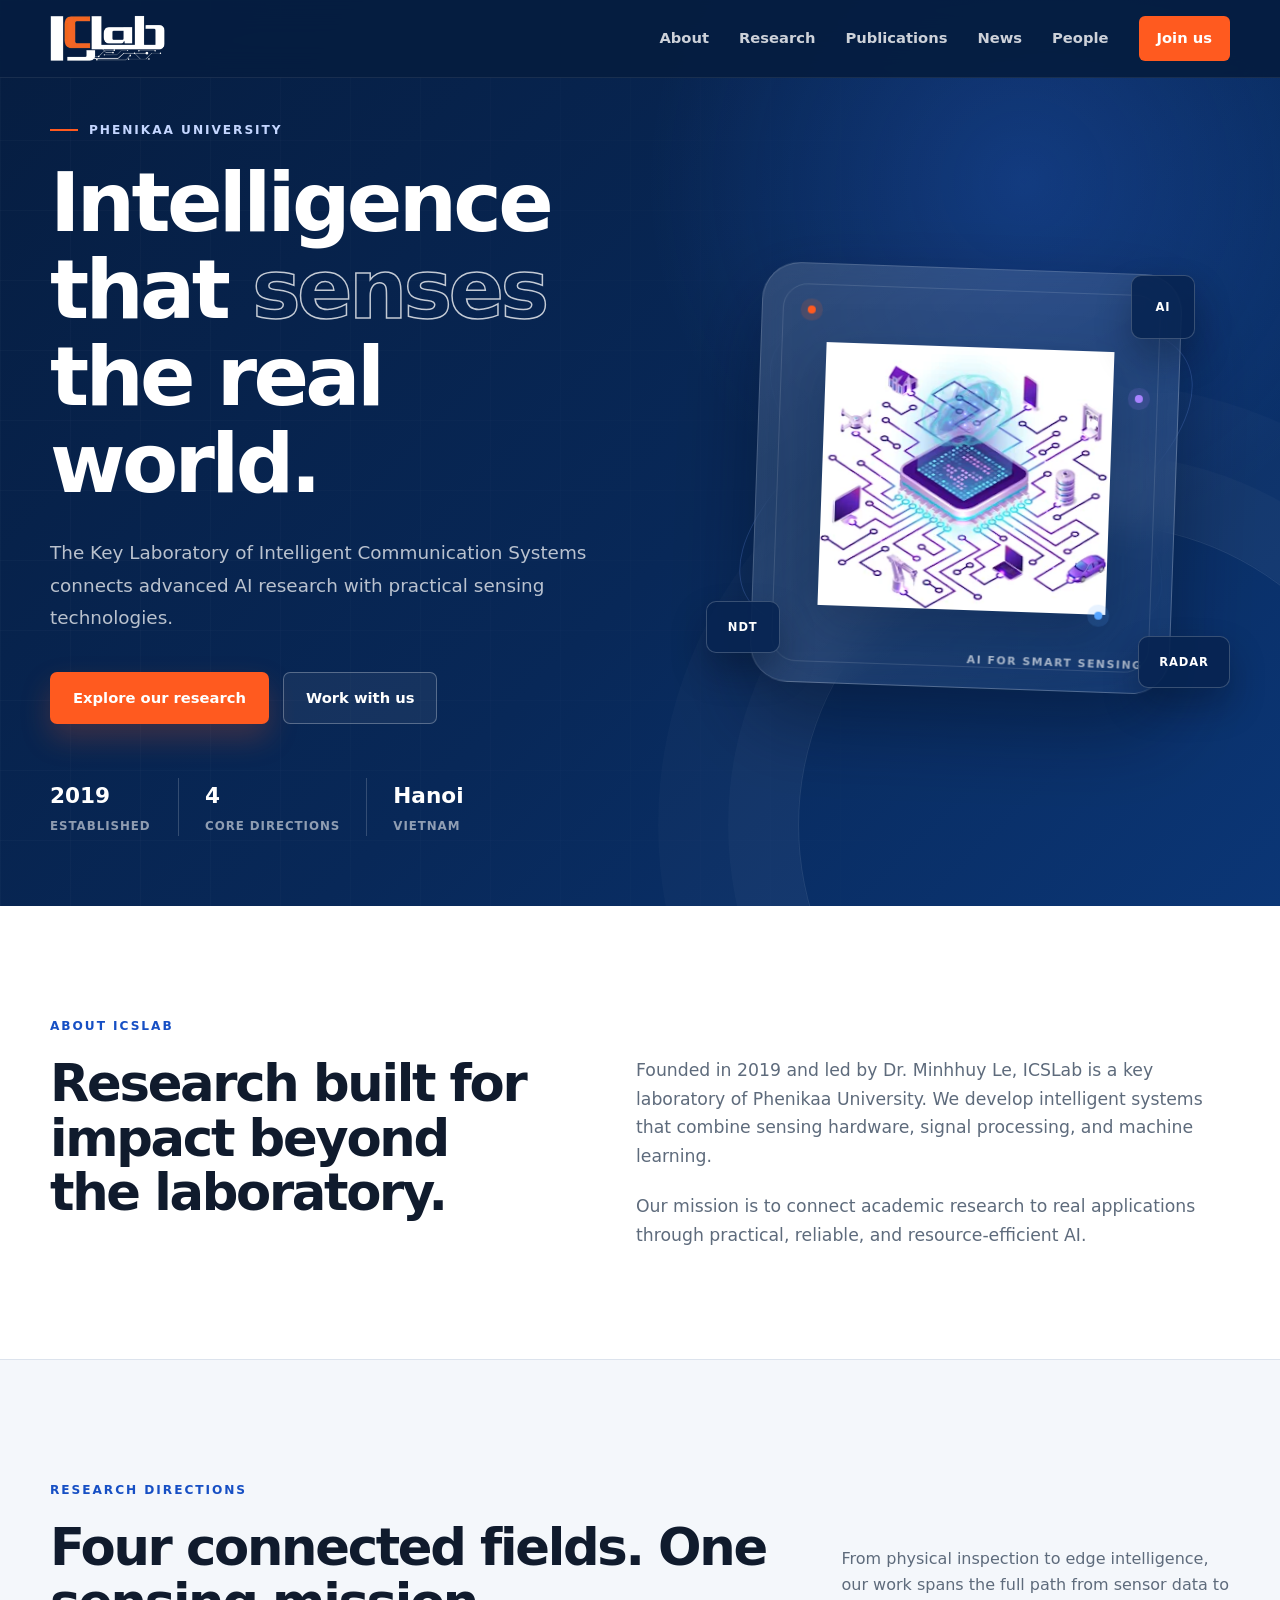
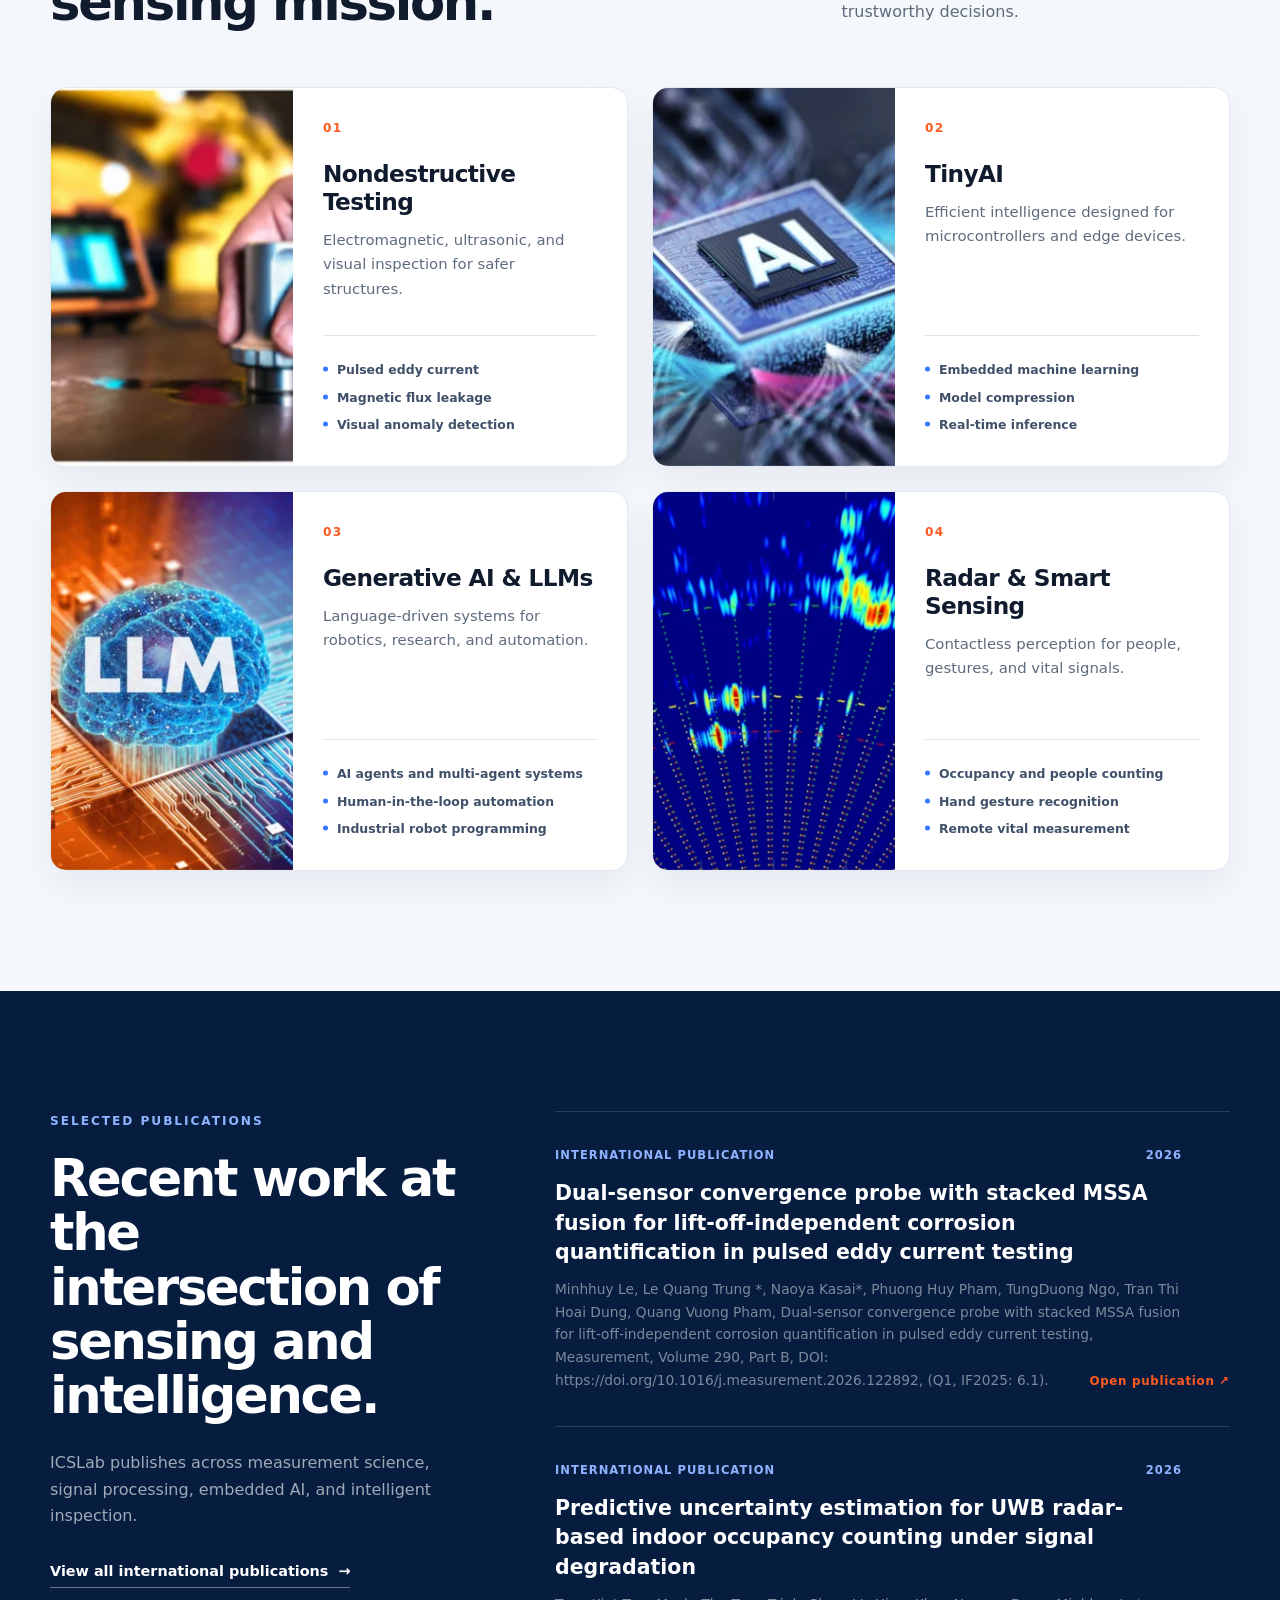
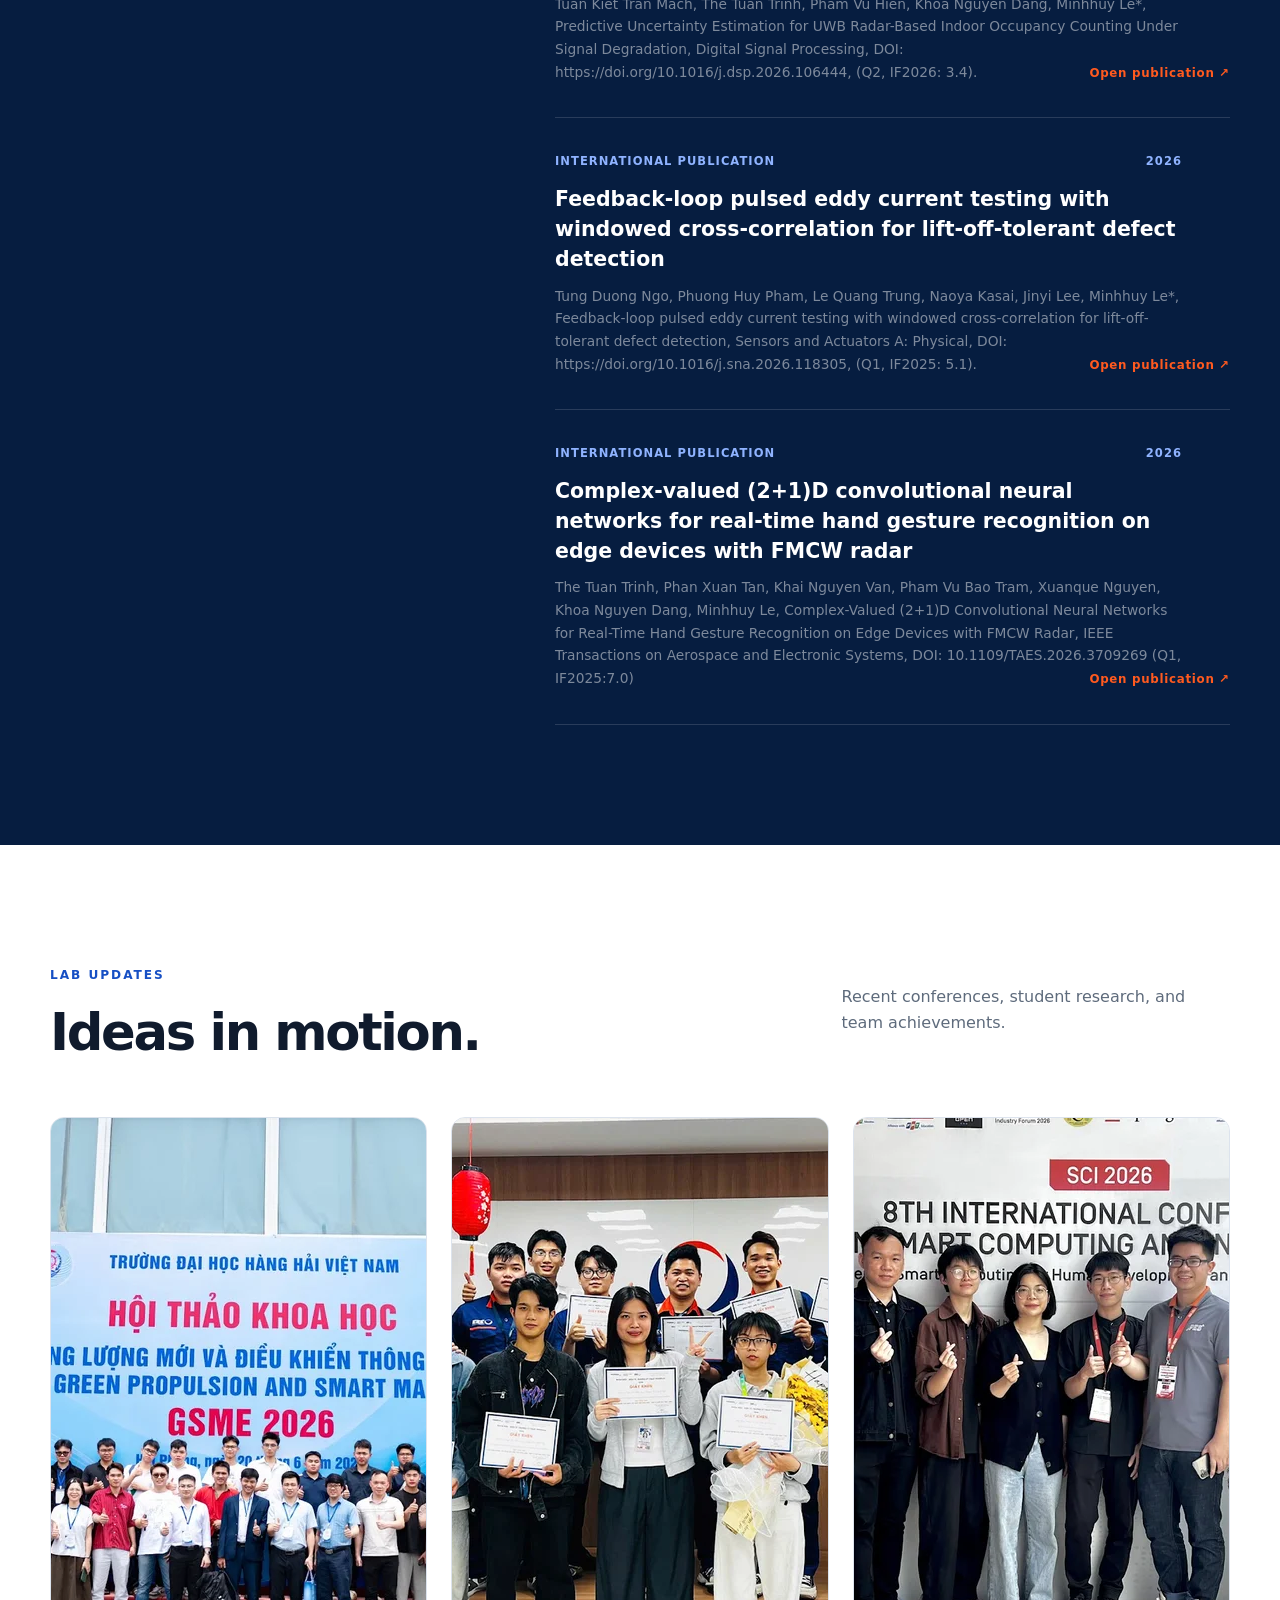
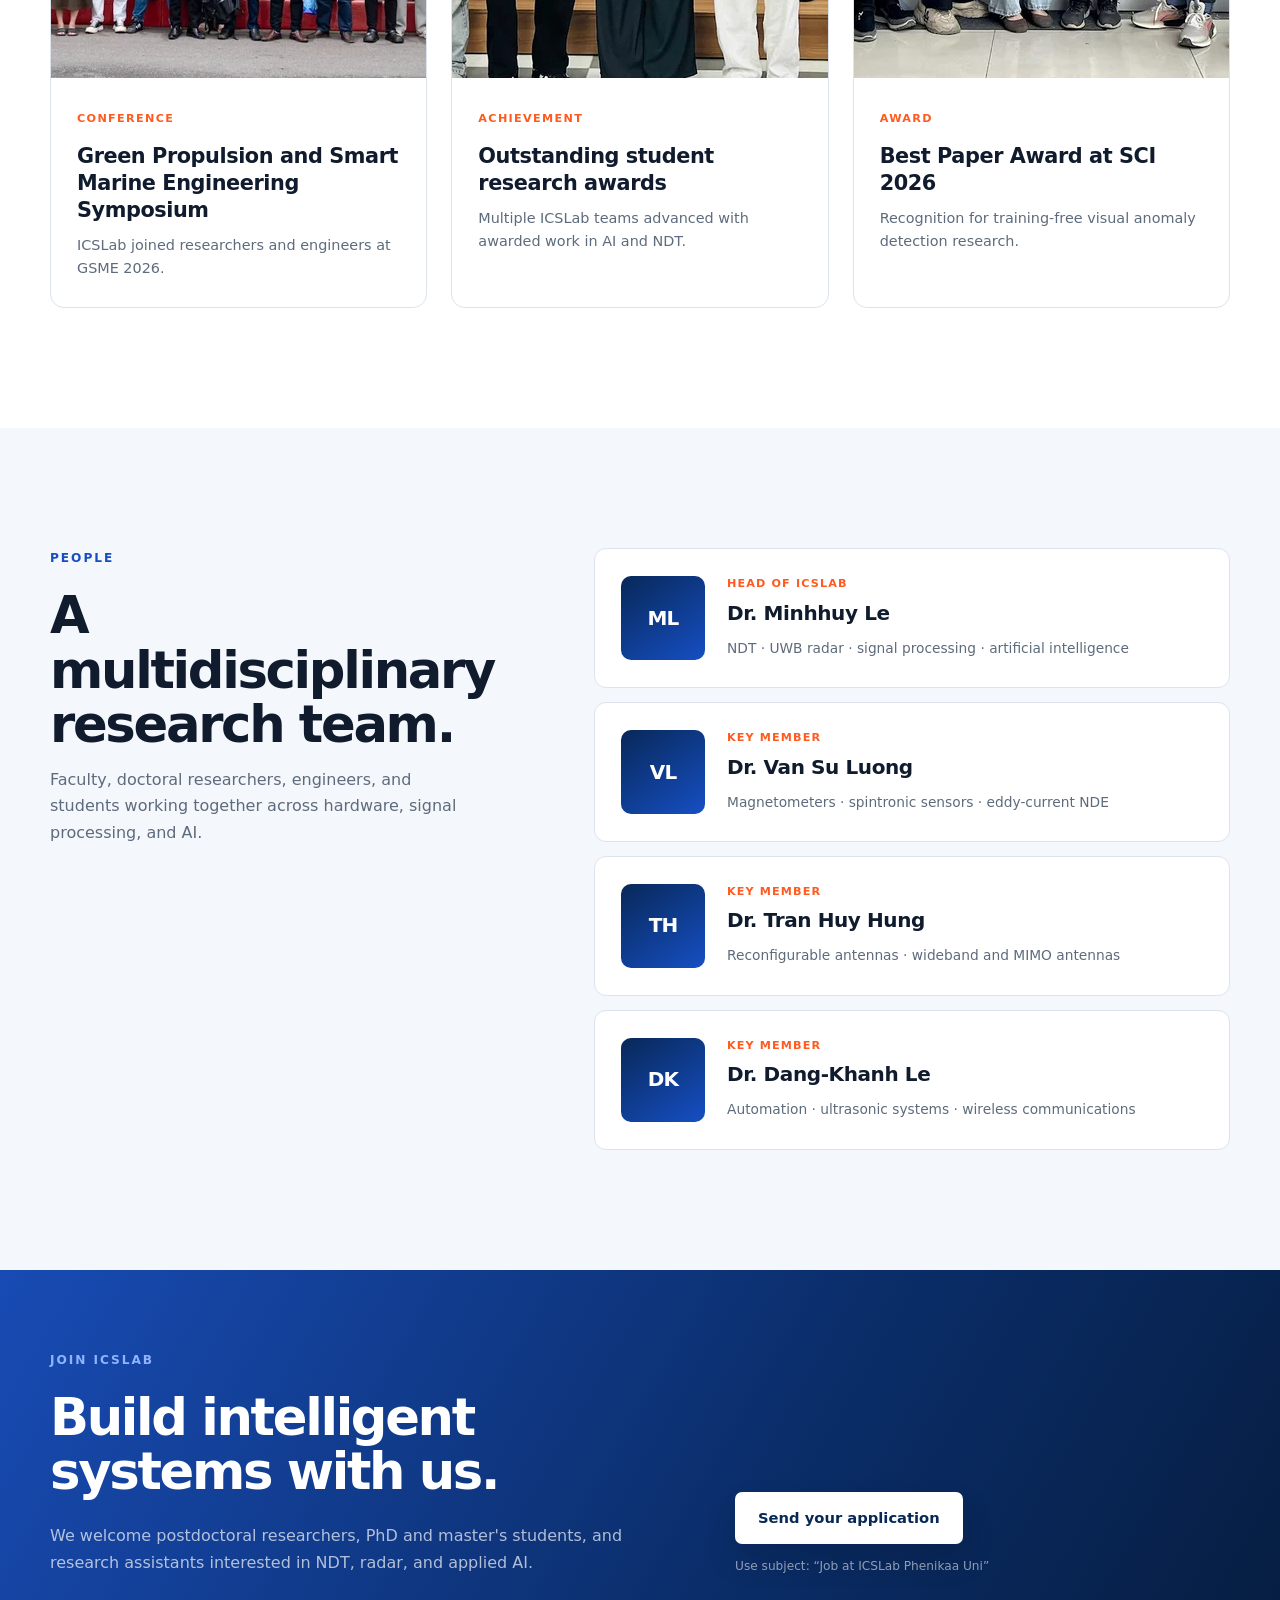
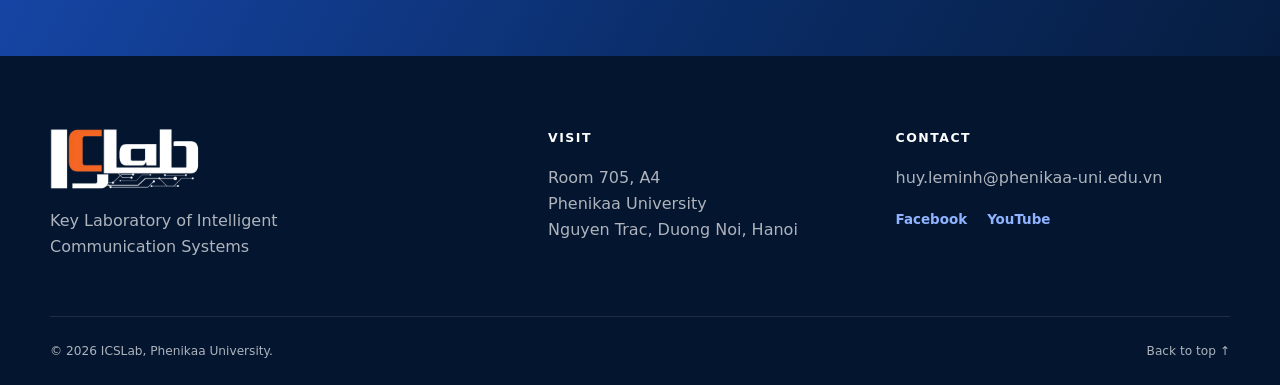
==== commit 1defd604: "add publications" ====
--- a/index.html
+++ b/index.html
@@ -14,15 +14,16 @@
       content="Key Laboratory of Intelligent Communication Systems at Phenikaa University."
     />
     <meta property="og:type" content="website" />
-    <meta property="og:url" content="https://icslab.phenikaa-uni.edu.vn/" />
+    <meta property="og:url" content="https://ics-lab-research.github.io/icslab-website/" />
     <meta
       property="og:image"
-      content="https://icslab.phenikaa-uni.edu.vn/assets/news-student-conference.webp"
+      content="https://ics-lab-research.github.io/icslab-website/assets/news-student-conference.webp"
     />
     <title>ICSLab | AI for Smart Sensing Systems</title>
-    <link rel="canonical" href="https://icslab.phenikaa-uni.edu.vn/" />
+    <link rel="canonical" href="https://ics-lab-research.github.io/icslab-website/" />
     <link rel="stylesheet" href="styles.css" />
     <script src="script.js" defer></script>
+    <script src="publications.js" defer></script>
   </head>
   <body>
     <a class="skip-link" href="#main-content">Skip to content</a>
@@ -49,7 +50,7 @@
         <nav class="site-nav" id="site-navigation" aria-label="Main navigation" data-menu>
           <a href="#about">About</a>
           <a href="#research">Research</a>
-          <a href="#publications">Publications</a>
+          <a href="publications.html">Publications</a>
           <a href="#news">News</a>
           <a href="#people">People</a>
           <a class="nav-cta" href="#join">Join us</a>
@@ -231,56 +232,19 @@
               ICSLab publishes across measurement science, signal processing,
               embedded AI, and intelligent inspection.
             </p>
-            <a class="text-link light-link" href="mailto:huy.leminh@phenikaa-uni.edu.vn">
-              Request the full publication list <span aria-hidden="true">↗</span>
+            <a class="text-link light-link" href="publications.html">
+              View all international publications <span aria-hidden="true">→</span>
             </a>
           </div>
 
-          <div class="publication-list">
-            <article>
-              <div class="publication-meta">
-                <span>Measurement</span>
-                <time datetime="2026">2026</time>
-              </div>
-              <h3>
-                Dual-sensor convergence probe with stacked MSSA fusion for
-                lift-off-independent corrosion quantification
-              </h3>
-              <p>Minhhuy Le, Le Quang Trung, Naoya Kasai, and collaborators</p>
-              <a href="https://doi.org/10.1016/j.measurement.2026.122892" aria-label="Open publication DOI">
-                DOI <span aria-hidden="true">↗</span>
-              </a>
-            </article>
-
-            <article>
-              <div class="publication-meta">
-                <span>Digital Signal Processing</span>
-                <time datetime="2026">2026</time>
-              </div>
-              <h3>
-                Predictive uncertainty estimation for UWB radar-based indoor
-                occupancy counting under signal degradation
-              </h3>
-              <p>Tuan Kiet Tran Mach, The Tuan Trinh, Pham Vu Hien, and collaborators</p>
-              <a href="https://doi.org/10.1016/j.dsp.2026.106444" aria-label="Open publication DOI">
-                DOI <span aria-hidden="true">↗</span>
-              </a>
-            </article>
-
-            <article>
-              <div class="publication-meta">
-                <span>IEEE TAES</span>
-                <time datetime="2026">2026</time>
-              </div>
-              <h3>
-                Complex-valued (2+1)D convolutional neural networks for real-time
-                hand gesture recognition on edge devices with FMCW radar
-              </h3>
-              <p>The Tuan Trinh, Phan Xuan Tan, Khai Nguyen Van, and collaborators</p>
-              <a href="https://doi.org/10.1109/TAES.2026.3709269" aria-label="Open publication DOI">
-                DOI <span aria-hidden="true">↗</span>
-              </a>
-            </article>
+          <div
+            class="publication-list"
+            data-publications-recent
+            data-limit="4"
+            aria-live="polite"
+            aria-busy="true"
+          >
+            <p class="publication-loading">Loading recent publications…</p>
           </div>
         </div>
       </section>
--- a/styles.css
+++ b/styles.css
@@ -146,9 +146,14 @@
 }
 
 .site-nav a:hover::after,
-.site-nav a:focus-visible::after {
+.site-nav a:focus-visible::after,
+.site-nav a[aria-current="page"]::after {
   transform: scaleX(1);
   transform-origin: left;
+}
+
+.site-nav a[aria-current="page"] {
+  color: var(--white);
 }
 
 .site-nav .nav-cta {
@@ -713,6 +718,186 @@
   font-size: 0.74rem;
   font-weight: 850;
   letter-spacing: 0.06em;
+}
+
+.publication-loading,
+.publication-error {
+  margin: 0;
+  padding: 34px 0;
+}
+
+.publication-error {
+  color: #ffb6a0;
+}
+
+.page-hero {
+  padding: 176px 0 92px;
+  color: var(--white);
+  background:
+    radial-gradient(circle at 82% 22%, rgba(53, 120, 255, 0.3), transparent 28%),
+    var(--navy-deep);
+}
+
+.page-hero-copy {
+  max-width: 900px;
+}
+
+.page-hero h1 {
+  max-width: 820px;
+  margin: 14px 0 24px;
+  font-size: clamp(3.2rem, 7vw, 6.8rem);
+  font-weight: 760;
+  line-height: 0.96;
+  letter-spacing: -0.065em;
+}
+
+.page-hero-copy > p:last-child {
+  max-width: 700px;
+  margin: 0;
+  color: rgba(255, 255, 255, 0.68);
+  font-size: 1.08rem;
+}
+
+.publication-tabs {
+  position: sticky;
+  z-index: 20;
+  top: 78px;
+  background: var(--white);
+  border-bottom: 1px solid var(--line);
+}
+
+.publication-tabs .container {
+  display: flex;
+  gap: 34px;
+}
+
+.publication-tabs a {
+  position: relative;
+  padding: 19px 0 17px;
+  color: var(--muted);
+  font-size: 0.86rem;
+  font-weight: 800;
+}
+
+.publication-tabs a[aria-current="page"] {
+  color: var(--navy);
+}
+
+.publication-tabs a[aria-current="page"]::after {
+  position: absolute;
+  content: "";
+  right: 0;
+  bottom: -1px;
+  left: 0;
+  height: 3px;
+  background: var(--orange);
+}
+
+.publication-archive-section {
+  background: var(--surface);
+}
+
+.publication-summary {
+  display: grid;
+  grid-template-columns: 1fr 0.75fr;
+  gap: 60px;
+  align-items: end;
+  margin-bottom: 72px;
+}
+
+.publication-summary h2 {
+  margin: 12px 0 0;
+  font-size: clamp(2.1rem, 4vw, 3.7rem);
+  line-height: 1.08;
+  letter-spacing: -0.045em;
+}
+
+.publication-summary > p {
+  margin: 0;
+  color: var(--muted);
+}
+
+.publication-year-group {
+  display: grid;
+  grid-template-columns: 150px 1fr;
+  gap: 48px;
+  padding: 58px 0;
+  border-top: 1px solid var(--line);
+}
+
+.publication-year-group h2 {
+  position: sticky;
+  top: 160px;
+  align-self: start;
+  margin: 0;
+  color: var(--blue);
+  font-size: 2.4rem;
+  line-height: 1;
+}
+
+.publication-archive-list {
+  min-width: 0;
+  display: grid;
+  gap: 18px;
+  margin: 0;
+  padding-left: 1.8rem;
+}
+
+.publication-archive-list li {
+  padding-left: 10px;
+}
+
+.publication-archive-list li::marker {
+  color: var(--orange);
+  font-weight: 800;
+}
+
+.publication-archive-list article {
+  min-width: 0;
+  padding: 26px 30px;
+  background: var(--white);
+  border: 1px solid var(--line);
+  border-radius: 10px;
+}
+
+.publication-archive-list p {
+  margin: 0;
+  overflow-wrap: anywhere;
+}
+
+.publication-archive-list a {
+  display: inline-block;
+  margin-top: 14px;
+  color: var(--blue);
+  font-size: 0.78rem;
+  font-weight: 850;
+}
+
+.publication-archive-list a:hover,
+.publication-archive-list a:focus-visible {
+  color: var(--orange);
+}
+
+.empty-publication-state {
+  max-width: 760px;
+  padding: 64px;
+  background: var(--white);
+  border: 1px solid var(--line);
+  border-radius: 14px;
+  box-shadow: var(--shadow);
+}
+
+.empty-publication-state h2 {
+  margin: 12px 0 18px;
+  font-size: clamp(2rem, 5vw, 3.5rem);
+  line-height: 1.08;
+  letter-spacing: -0.045em;
+}
+
+.empty-publication-state > p:not(.section-kicker) {
+  max-width: 600px;
+  margin: 0 0 28px;
+  color: var(--muted);
 }
 
 .compact-heading {
@@ -1065,6 +1250,20 @@
     position: static;
   }
 
+  .publication-summary {
+    grid-template-columns: 1fr;
+    gap: 24px;
+  }
+
+  .publication-year-group {
+    grid-template-columns: 1fr;
+    gap: 28px;
+  }
+
+  .publication-year-group h2 {
+    position: static;
+  }
+
   .news-grid {
     grid-template-columns: 1fr 1fr;
   }
@@ -1167,6 +1366,27 @@
   .publication-list article {
     padding-right: 0;
     padding-bottom: 66px;
+  }
+
+  .page-hero {
+    padding: 140px 0 72px;
+  }
+
+  .page-hero h1 {
+    font-size: clamp(3rem, 15vw, 4.5rem);
+  }
+
+  .publication-tabs {
+    top: 70px;
+  }
+
+  .publication-archive-list {
+    padding-left: 1.35rem;
+  }
+
+  .publication-archive-list article,
+  .empty-publication-state {
+    padding: 24px;
   }
 
   .publication-list article > a {
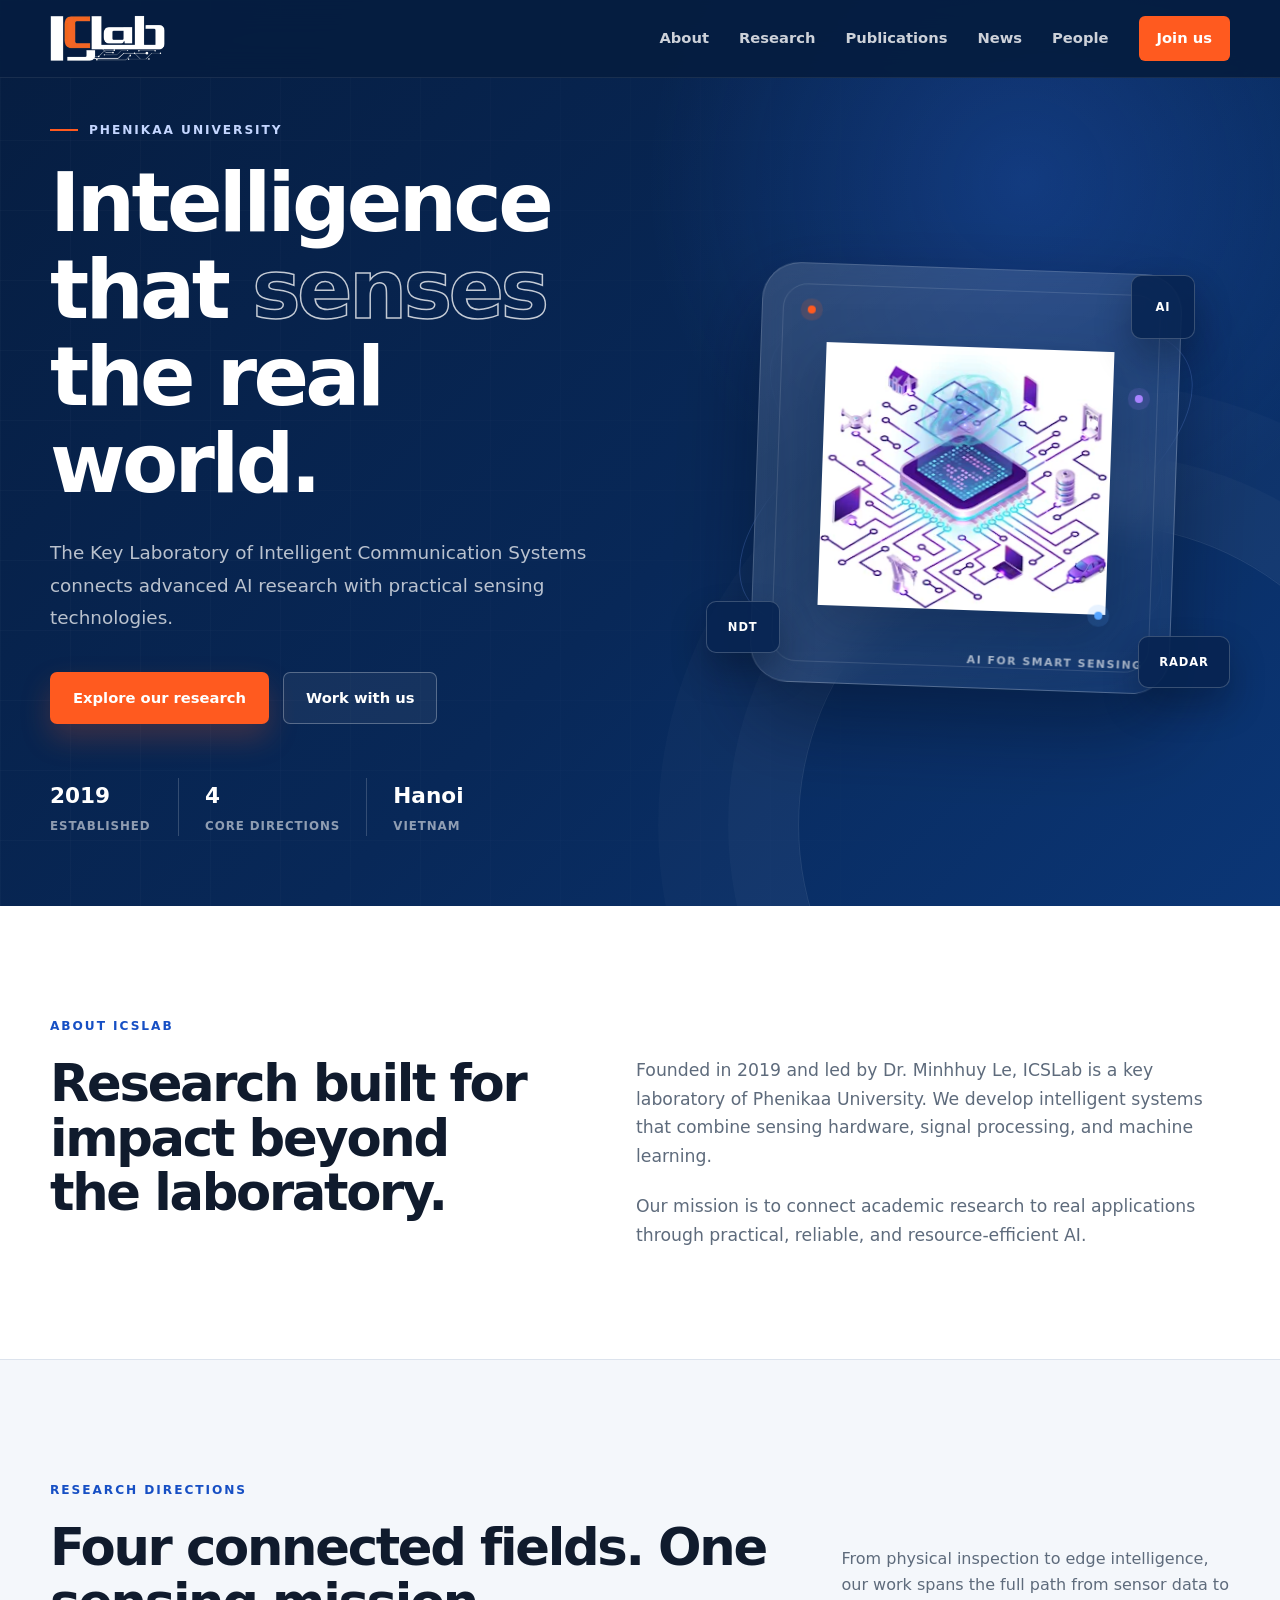
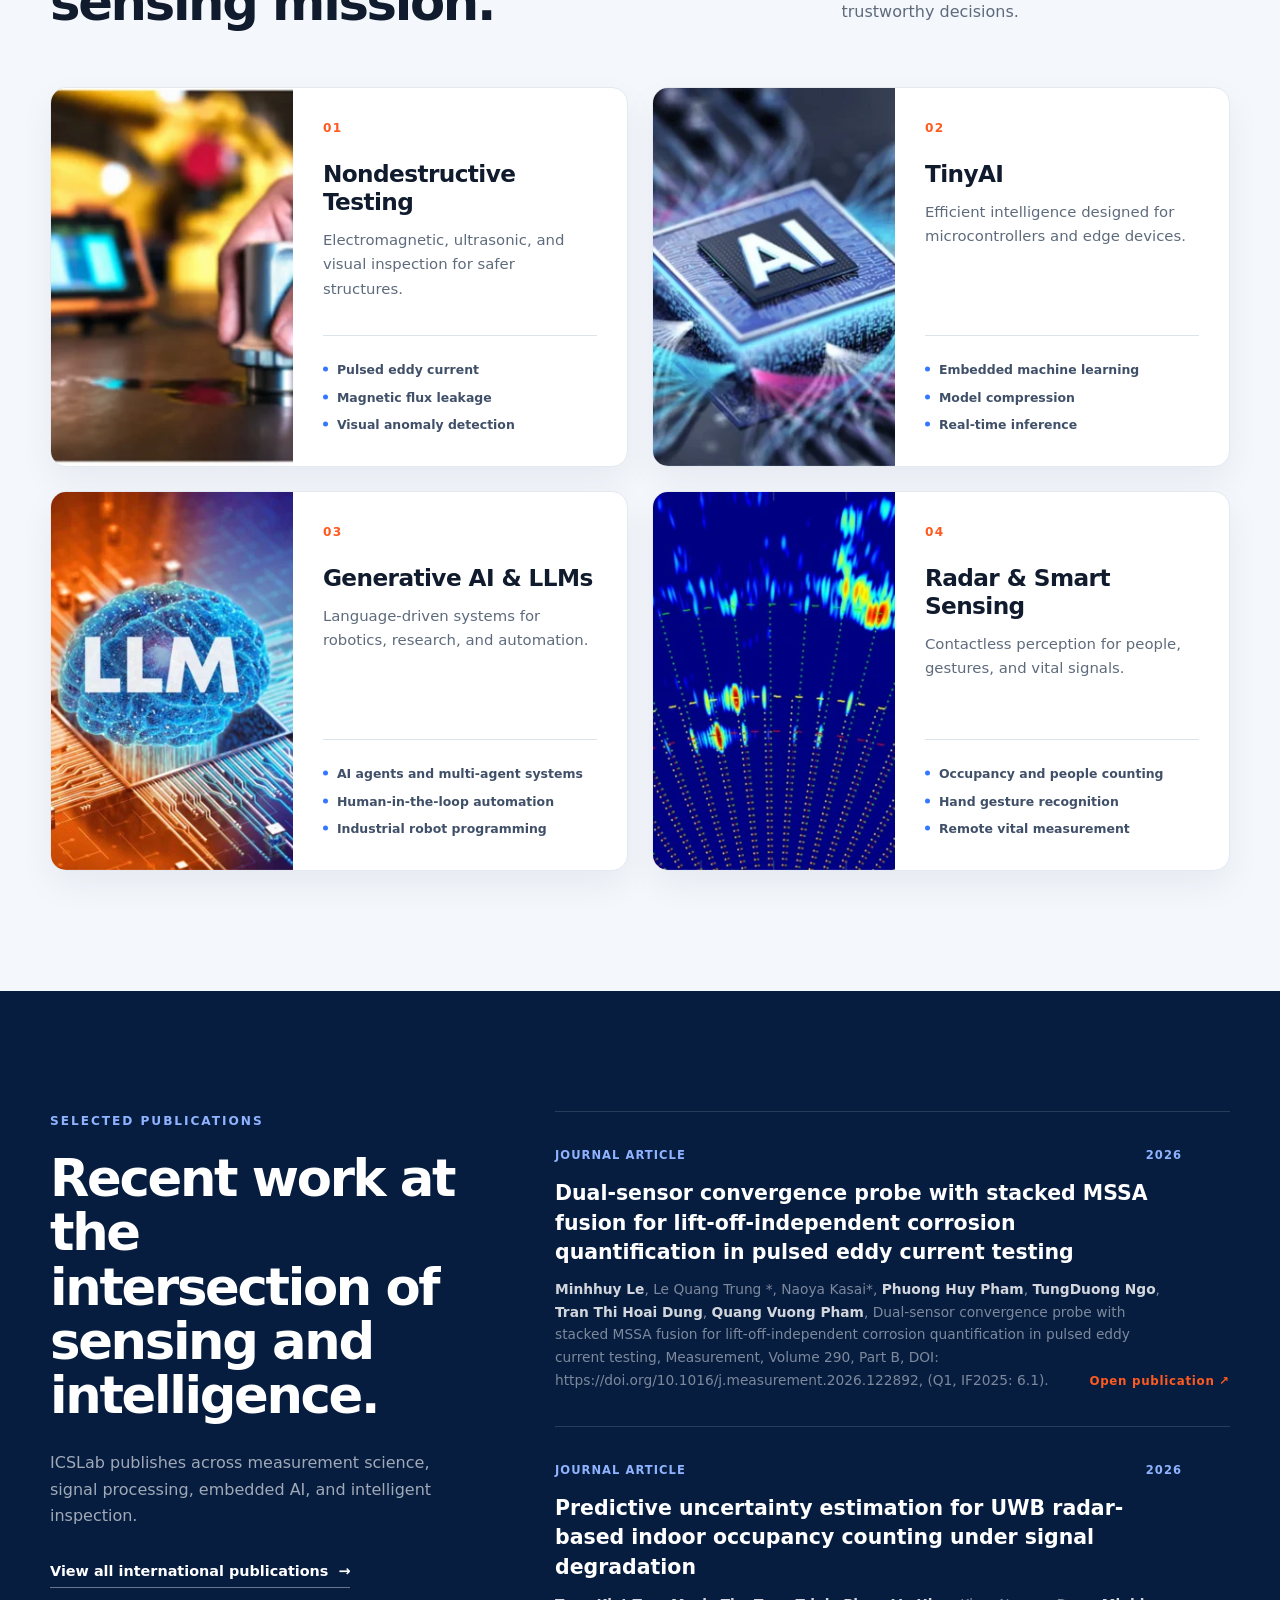
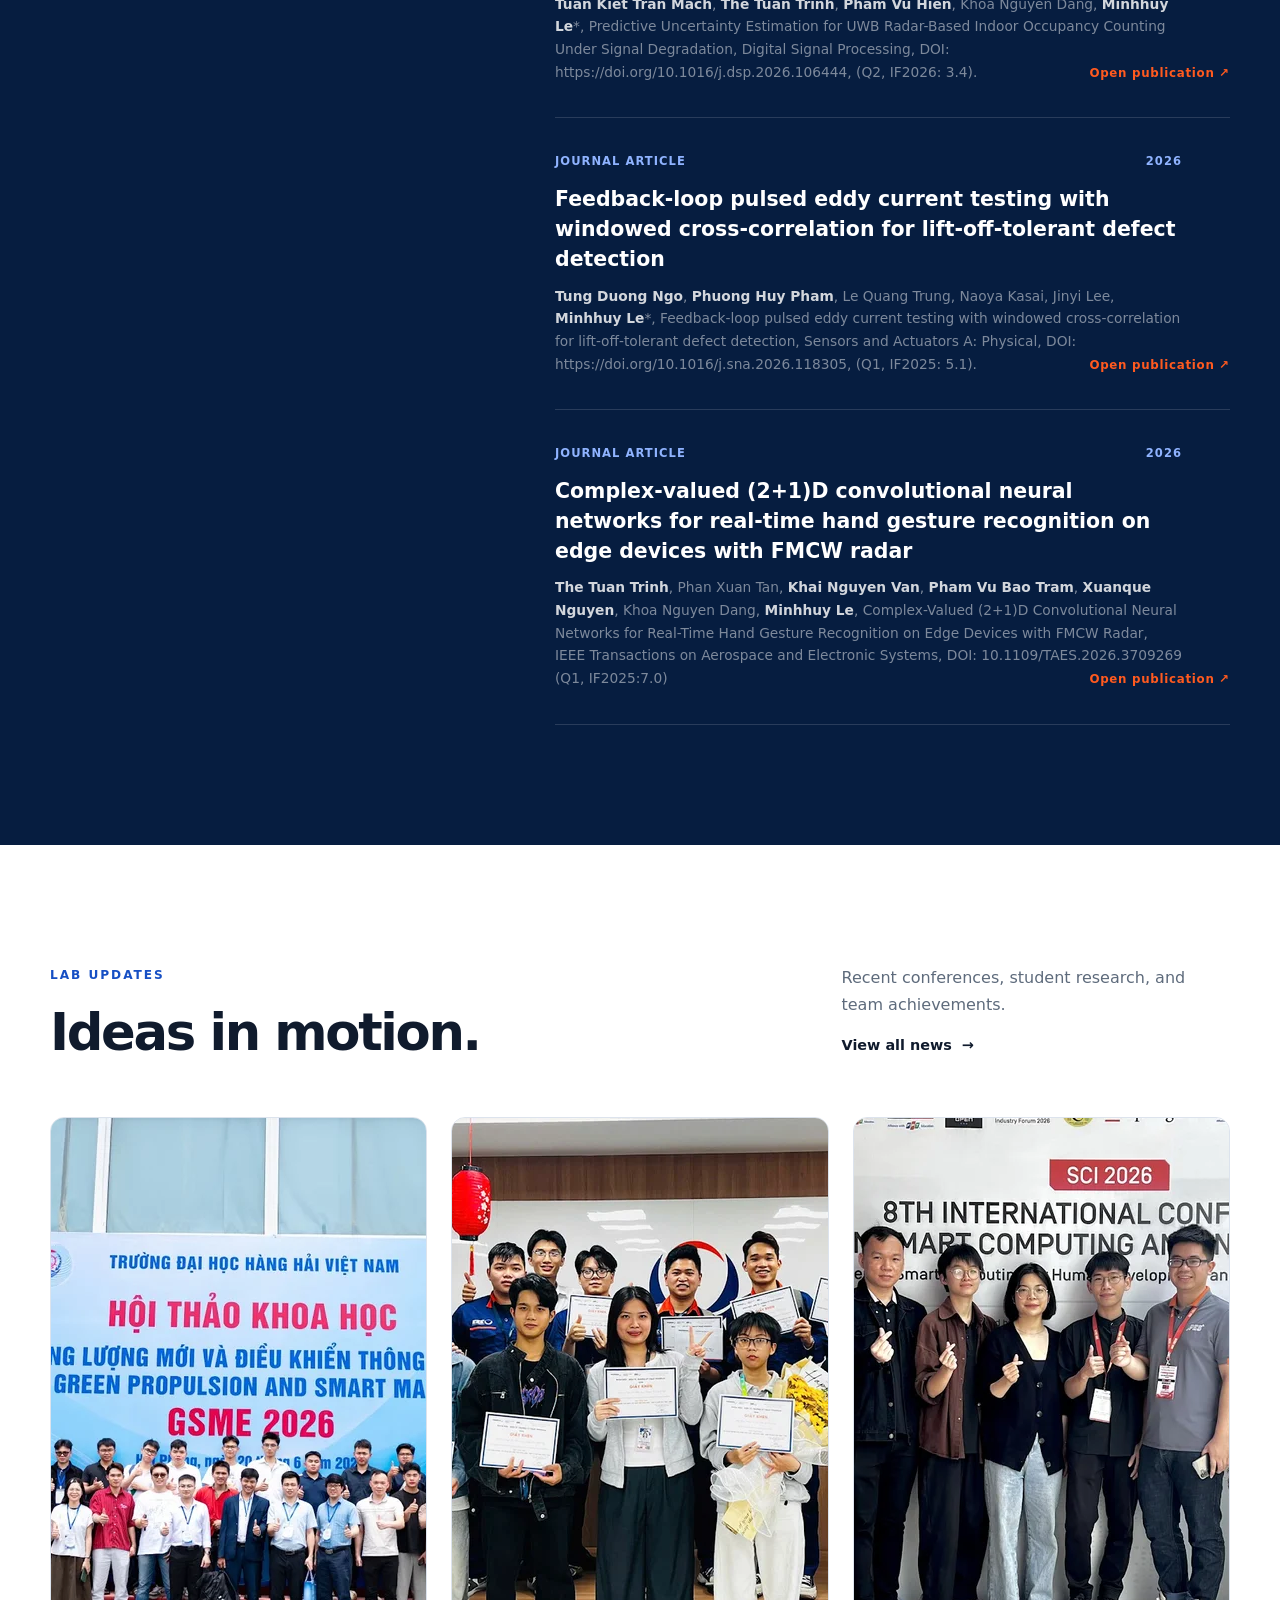
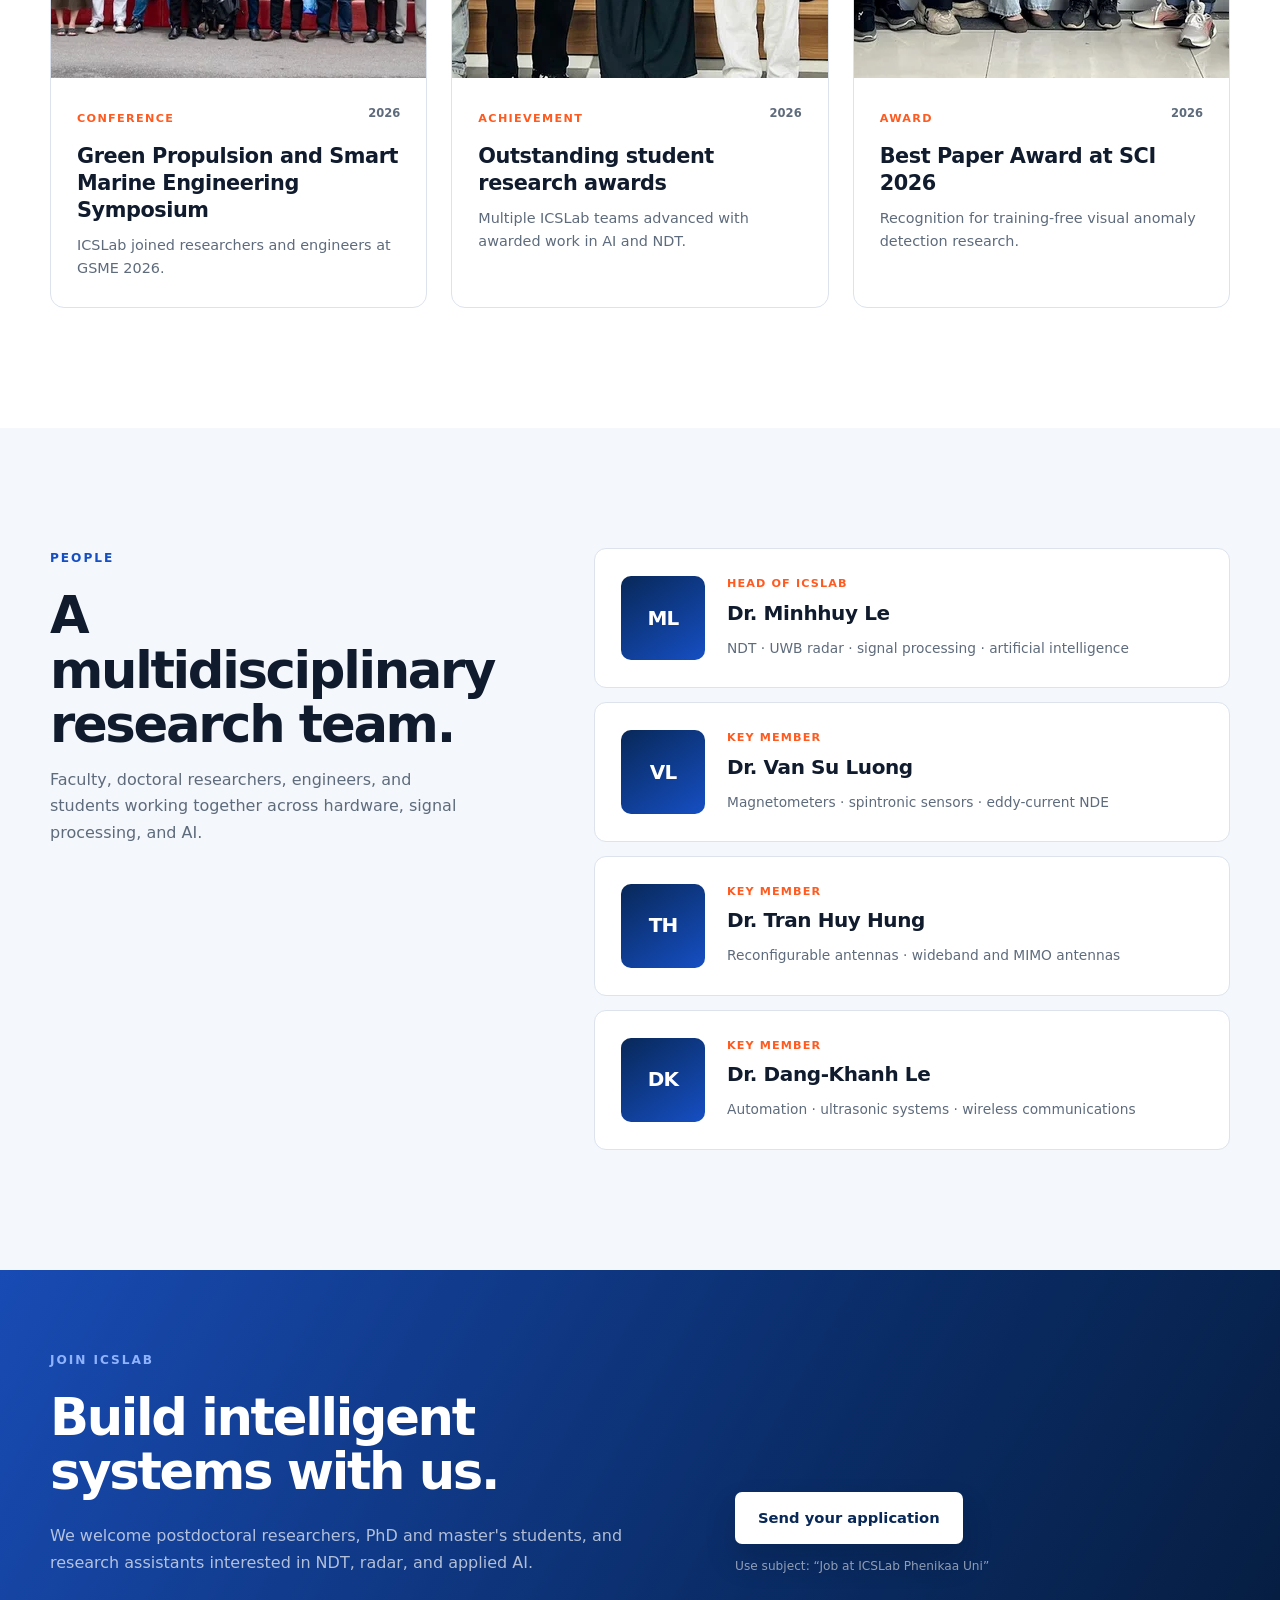
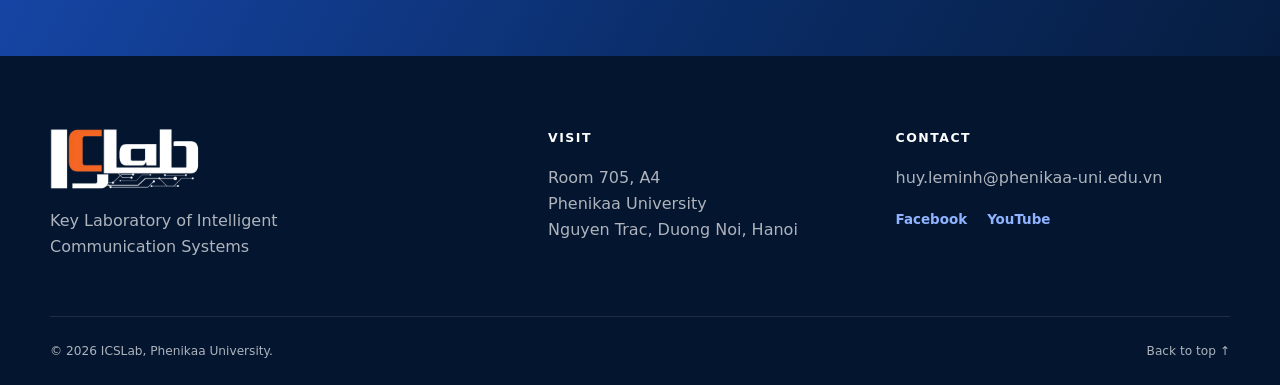
==== commit 4285afd0: "better format for publication" ====
--- a/index.html
+++ b/index.html
@@ -23,7 +23,9 @@
     <link rel="canonical" href="https://ics-lab-research.github.io/icslab-website/" />
     <link rel="stylesheet" href="styles.css" />
     <script src="script.js" defer></script>
+    <script src="content-format.js" defer></script>
     <script src="publications.js" defer></script>
+    <script src="news.js" defer></script>
   </head>
   <body>
     <a class="skip-link" href="#main-content">Skip to content</a>
@@ -51,7 +53,7 @@
           <a href="#about">About</a>
           <a href="#research">Research</a>
           <a href="publications.html">Publications</a>
-          <a href="#news">News</a>
+          <a href="news.html">News</a>
           <a href="#people">People</a>
           <a class="nav-cta" href="#join">Join us</a>
         </nav>
@@ -256,54 +258,14 @@
               <p class="section-kicker">Lab updates</p>
               <h2>Ideas in motion.</h2>
             </div>
-            <p>Recent conferences, student research, and team achievements.</p>
-          </div>
-
-          <div class="news-grid">
-            <article class="news-card featured-news">
-              <img
-                src="assets/news-gsme-2026.webp"
-                alt="ICSLab members at the GSME 2026 symposium"
-                width="900"
-                height="560"
-                loading="lazy"
-              />
-              <div>
-                <span class="news-type">Conference</span>
-                <h3>Green Propulsion and Smart Marine Engineering Symposium</h3>
-                <p>ICSLab joined researchers and engineers at GSME 2026.</p>
-              </div>
-            </article>
-
-            <article class="news-card">
-              <img
-                src="assets/news-student-conference.webp"
-                alt="ICSLab students receiving awards at a research conference"
-                width="900"
-                height="560"
-                loading="lazy"
-              />
-              <div>
-                <span class="news-type">Achievement</span>
-                <h3>Outstanding student research awards</h3>
-                <p>Multiple ICSLab teams advanced with awarded work in AI and NDT.</p>
-              </div>
-            </article>
-
-            <article class="news-card">
-              <img
-                src="assets/news-sci-2026.webp"
-                alt="ICSLab members attending the SCI 2026 conference"
-                width="900"
-                height="560"
-                loading="lazy"
-              />
-              <div>
-                <span class="news-type">Award</span>
-                <h3>Best Paper Award at SCI 2026</h3>
-                <p>Recognition for training-free visual anomaly detection research.</p>
-              </div>
-            </article>
+            <div class="section-heading-action">
+              <p>Recent conferences, student research, and team achievements.</p>
+              <a class="text-link" href="news.html">View all news <span aria-hidden="true">→</span></a>
+            </div>
+          </div>
+
+          <div class="news-grid" data-news-recent data-limit="3" aria-live="polite" aria-busy="true">
+            <p class="publication-loading">Loading recent news…</p>
           </div>
         </div>
       </section>
--- a/styles.css
+++ b/styles.css
@@ -551,6 +551,12 @@
   color: var(--muted);
 }
 
+.section-heading-action p {
+  max-width: 480px;
+  margin: 0 0 14px;
+  color: var(--muted);
+}
+
 .research-grid {
   display: grid;
   grid-template-columns: repeat(2, minmax(0, 1fr));
@@ -710,6 +716,11 @@
   font-size: 0.86rem;
 }
 
+.publication-list .lab-author {
+  color: rgba(255, 255, 255, 0.82);
+  font-weight: 800;
+}
+
 .publication-list article > a {
   position: absolute;
   right: 0;
@@ -865,6 +876,11 @@
   overflow-wrap: anywhere;
 }
 
+.publication-archive-list .lab-author {
+  color: var(--ink);
+  font-weight: 850;
+}
+
 .publication-archive-list a {
   display: inline-block;
   margin-top: 14px;
@@ -933,6 +949,13 @@
   padding: 26px;
 }
 
+.news-card time {
+  float: right;
+  color: var(--muted);
+  font-size: 0.72rem;
+  font-weight: 750;
+}
+
 .news-type {
   color: var(--orange);
   font-size: 0.7rem;
@@ -952,6 +975,79 @@
   margin: 0;
   color: var(--muted);
   font-size: 0.9rem;
+}
+
+.news-card h3 a:focus-visible,
+.news-card h3 a:hover {
+  color: var(--blue);
+}
+
+.news-archive-section {
+  background: var(--surface);
+}
+
+.news-archive {
+  display: grid;
+  gap: 28px;
+}
+
+.news-archive-item {
+  display: grid;
+  grid-template-columns: minmax(260px, 0.42fr) minmax(0, 1fr);
+  overflow: hidden;
+  background: var(--white);
+  border: 1px solid var(--line);
+  border-radius: 14px;
+}
+
+.news-archive-item > img {
+  width: 100%;
+  height: 100%;
+  min-height: 320px;
+  object-fit: cover;
+}
+
+.news-archive-item > div {
+  padding: 42px;
+}
+
+.news-archive-item time {
+  float: right;
+  color: var(--muted);
+  font-size: 0.78rem;
+  font-weight: 750;
+}
+
+.news-archive-item h3 {
+  margin: 14px 0;
+  font-size: clamp(1.8rem, 3vw, 2.8rem);
+  line-height: 1.12;
+  letter-spacing: -0.04em;
+}
+
+.news-archive-item h3 a:hover,
+.news-archive-item h3 a:focus-visible {
+  color: var(--blue);
+}
+
+.news-archive-item > div > p {
+  margin: 0;
+  color: var(--muted);
+}
+
+.news-body {
+  margin-top: 28px;
+  padding-top: 24px;
+  border-top: 1px solid var(--line);
+}
+
+.news-body h4 {
+  margin: 24px 0 8px;
+  font-size: 1.2rem;
+}
+
+.news-body p {
+  margin: 0 0 16px;
 }
 
 .people-section {
@@ -1268,6 +1364,15 @@
     grid-template-columns: 1fr 1fr;
   }
 
+  .news-archive-item {
+    grid-template-columns: 1fr;
+  }
+
+  .news-archive-item > img {
+    min-height: 0;
+    aspect-ratio: 1.8;
+  }
+
   .featured-news {
     grid-column: 1 / -1;
   }
@@ -1357,6 +1462,10 @@
   .research-grid,
   .news-grid {
     grid-template-columns: 1fr;
+  }
+
+  .news-archive-item > div {
+    padding: 24px;
   }
 
   .featured-news {
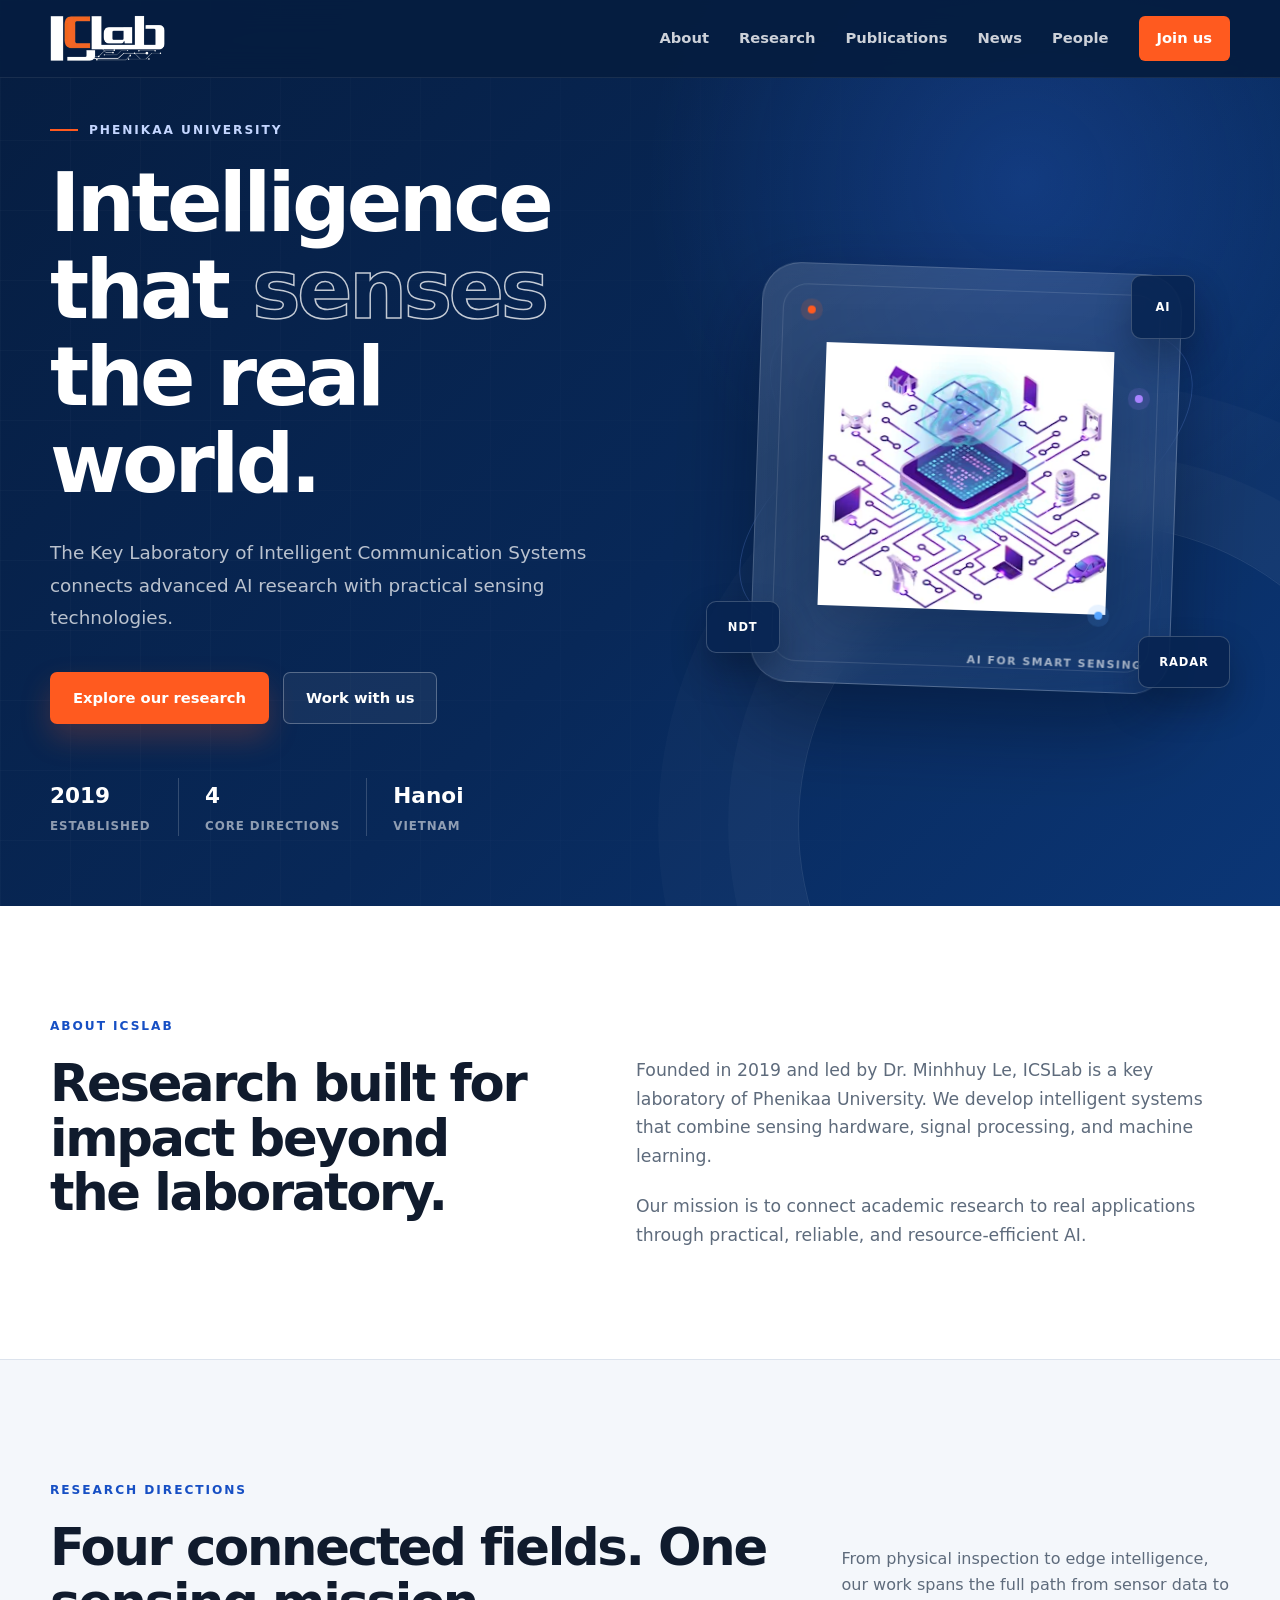
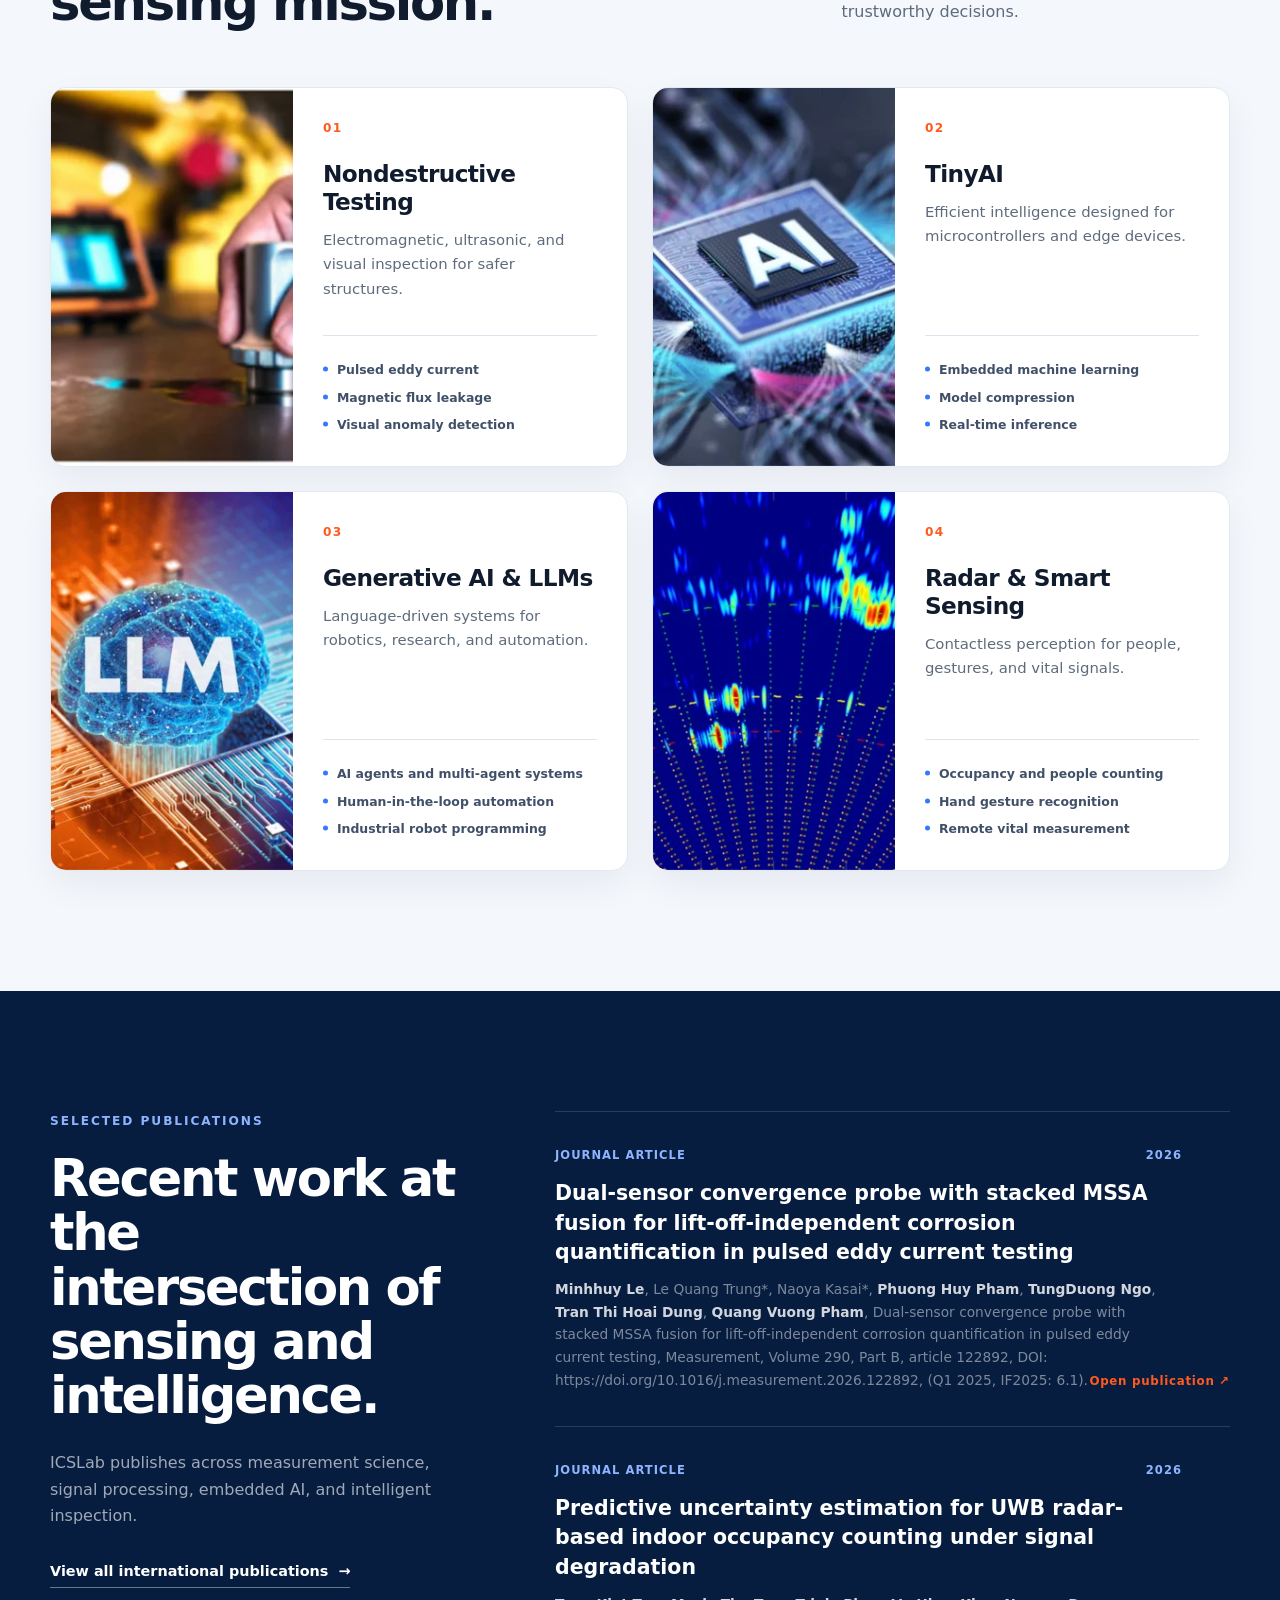
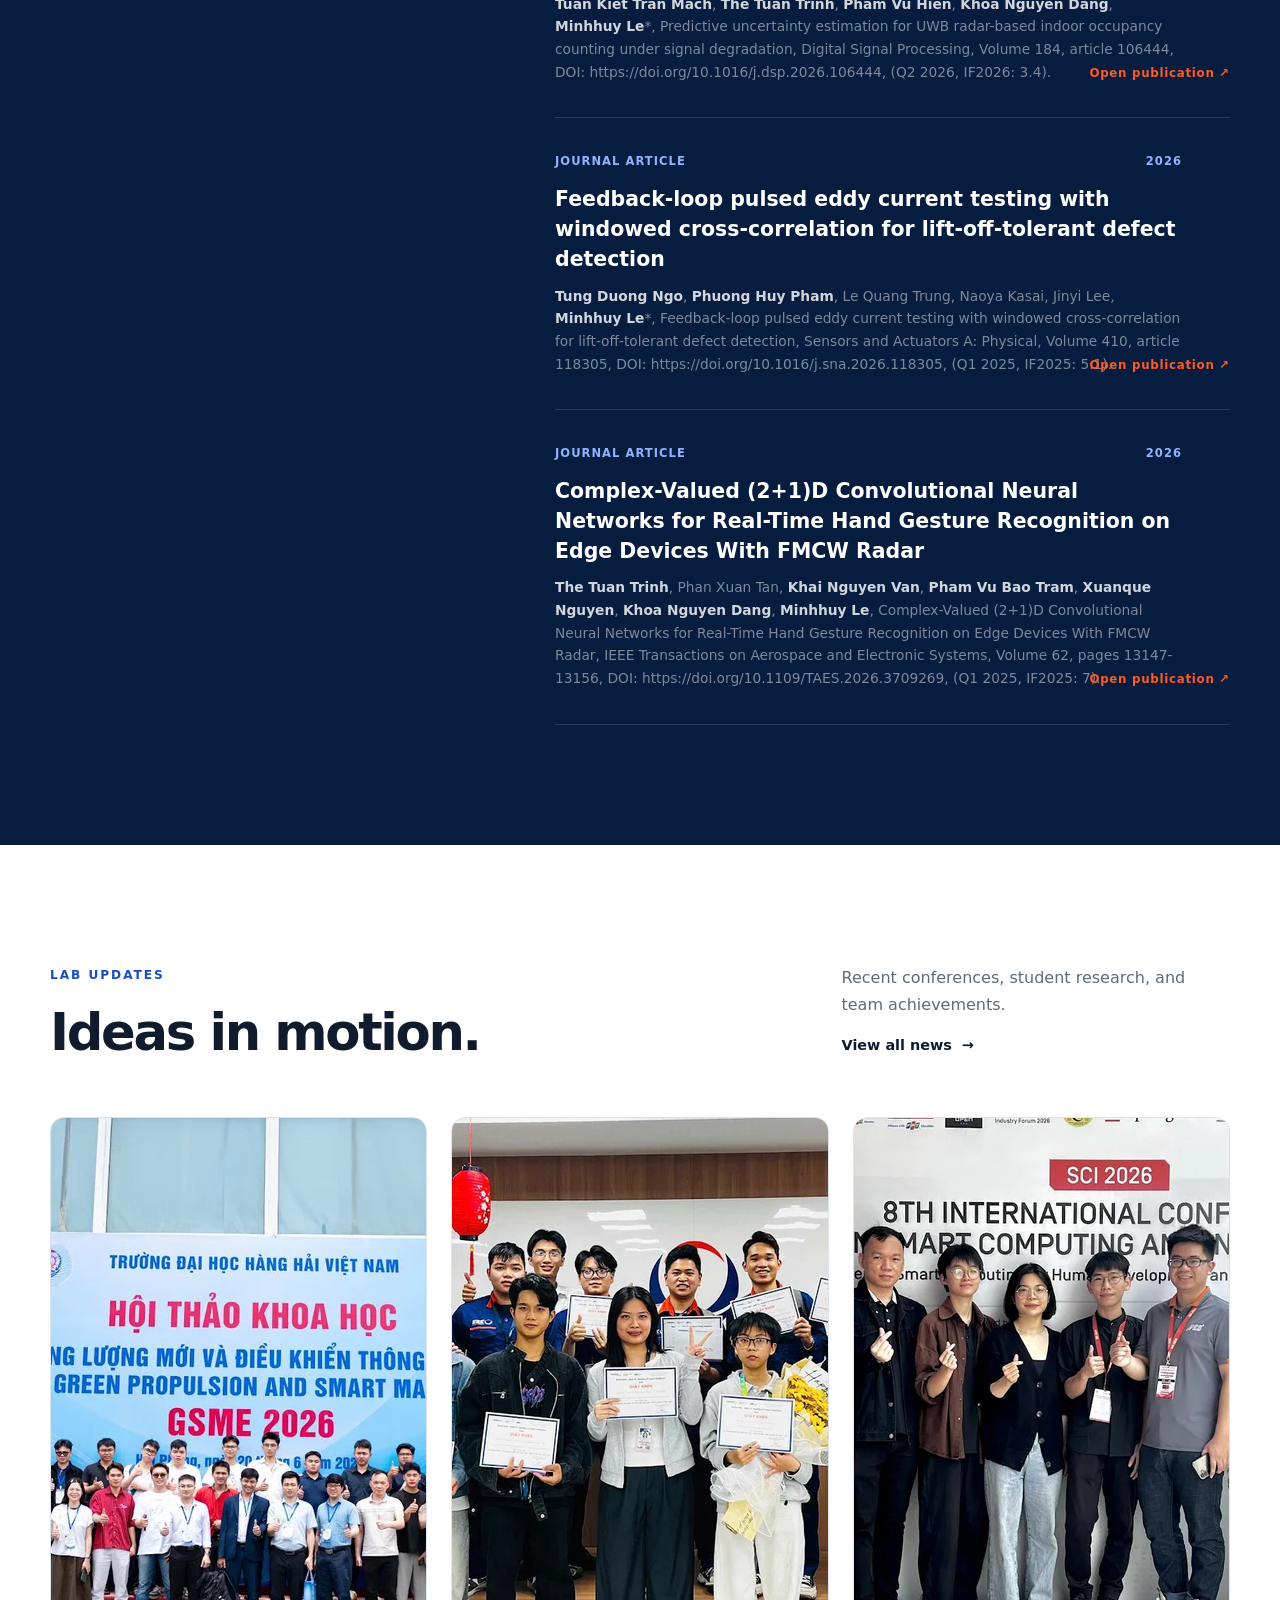
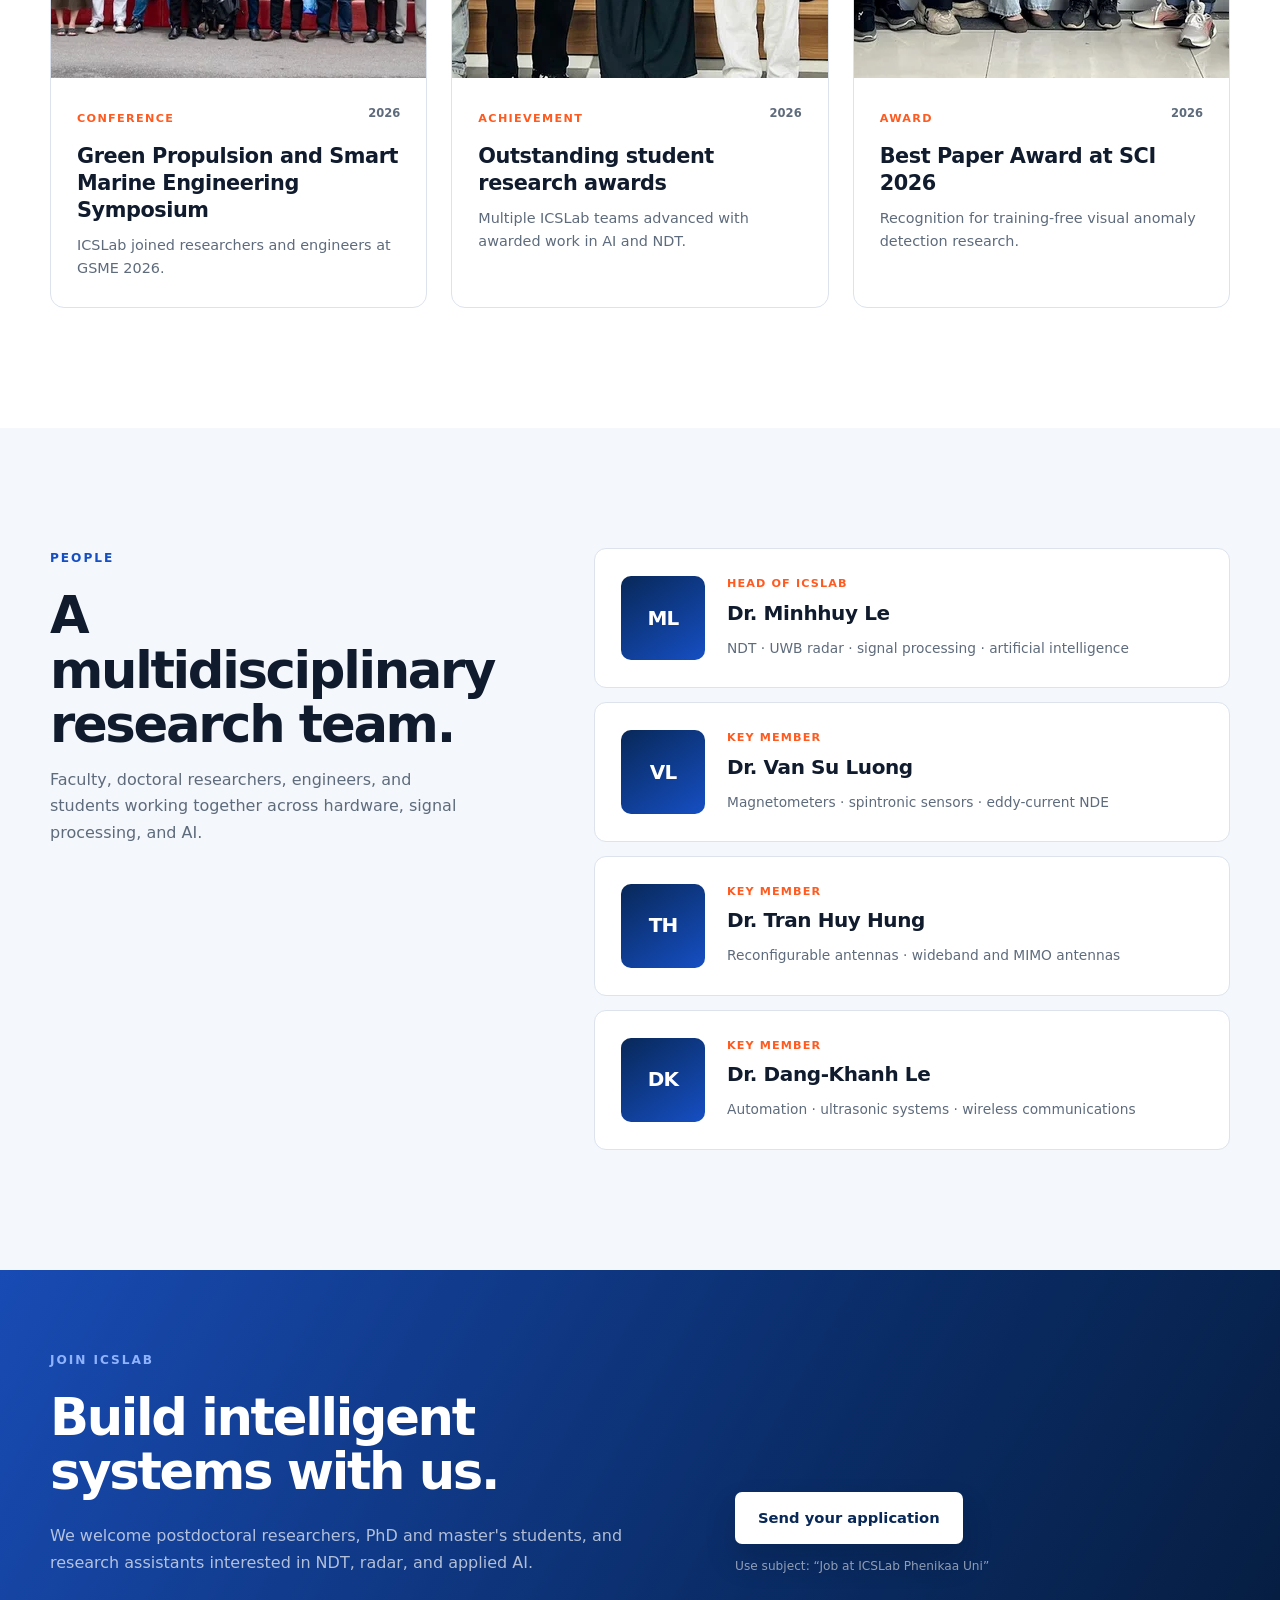
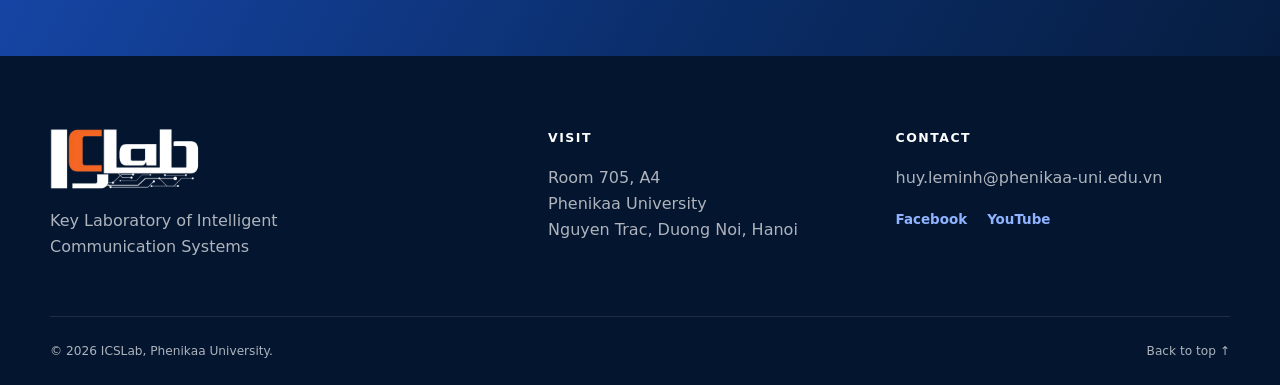
==== commit 5d18769f: "better in publication" ====
--- a/index.html
+++ b/index.html
@@ -21,11 +21,11 @@
     />
     <title>ICSLab | AI for Smart Sensing Systems</title>
     <link rel="canonical" href="https://ics-lab-research.github.io/icslab-website/" />
-    <link rel="stylesheet" href="styles.css" />
-    <script src="script.js" defer></script>
-    <script src="content-format.js" defer></script>
-    <script src="publications.js" defer></script>
-    <script src="news.js" defer></script>
+    <link rel="stylesheet" href="styles/styles.css" />
+    <script src="scripts/script.js" defer></script>
+    <script src="scripts/content-format.js" defer></script>
+    <script src="scripts/publications.js" defer></script>
+    <script src="scripts/news.js" defer></script>
   </head>
   <body>
     <a class="skip-link" href="#main-content">Skip to content</a>
--- a/styles/styles.css
+++ b/styles/styles.css
@@ -0,0 +1,1548 @@
+:root {
+  --navy: #082858;
+  --navy-deep: #061d40;
+  --blue: #164fc4;
+  --blue-bright: #3578ff;
+  --orange: #ff5a1f;
+  --ink: #101b2d;
+  --muted: #5e6b7c;
+  --line: #dce3ed;
+  --surface: #f4f7fb;
+  --white: #ffffff;
+  --shadow: 0 24px 70px rgba(7, 29, 64, 0.12);
+  --container: min(1180px, calc(100% - 40px));
+}
+
+* {
+  box-sizing: border-box;
+}
+
+html {
+  scroll-behavior: smooth;
+}
+
+body {
+  margin: 0;
+  color: var(--ink);
+  background: var(--white);
+  font-family:
+    Inter, ui-sans-serif, system-ui, -apple-system, BlinkMacSystemFont, "Segoe UI",
+    sans-serif;
+  font-size: 16px;
+  line-height: 1.65;
+  text-rendering: optimizeLegibility;
+}
+
+body.menu-open {
+  overflow: hidden;
+}
+
+img {
+  display: block;
+  max-width: 100%;
+}
+
+a {
+  color: inherit;
+  text-decoration: none;
+}
+
+button,
+a {
+  -webkit-tap-highlight-color: transparent;
+}
+
+.container {
+  width: var(--container);
+  margin-inline: auto;
+}
+
+.skip-link {
+  position: fixed;
+  z-index: 1000;
+  top: 12px;
+  left: 12px;
+  padding: 10px 16px;
+  color: var(--navy);
+  background: var(--white);
+  border-radius: 6px;
+  transform: translateY(-160%);
+  transition: transform 180ms ease;
+}
+
+.skip-link:focus {
+  transform: translateY(0);
+}
+
+.site-header {
+  position: fixed;
+  z-index: 100;
+  inset: 0 0 auto;
+  height: 78px;
+  color: var(--white);
+  background: rgba(6, 29, 64, 0.94);
+  border-bottom: 1px solid rgba(255, 255, 255, 0.08);
+  backdrop-filter: blur(16px);
+  transition: box-shadow 200ms ease, background 200ms ease;
+}
+
+.site-header.is-scrolled {
+  background: rgba(6, 29, 64, 0.98);
+  box-shadow: 0 10px 30px rgba(4, 19, 42, 0.22);
+}
+
+.nav-shell {
+  height: 100%;
+  display: flex;
+  align-items: center;
+  justify-content: space-between;
+  gap: 32px;
+}
+
+.brand {
+  width: 116px;
+  height: 54px;
+  display: flex;
+  align-items: center;
+  overflow: hidden;
+}
+
+.brand img {
+  width: 128px;
+  height: auto;
+}
+
+.site-nav {
+  display: flex;
+  align-items: center;
+  gap: 30px;
+  font-size: 0.92rem;
+  font-weight: 650;
+}
+
+.site-nav a {
+  position: relative;
+  padding-block: 8px;
+  color: rgba(255, 255, 255, 0.8);
+  transition: color 180ms ease;
+}
+
+.site-nav a:not(.nav-cta)::after {
+  position: absolute;
+  content: "";
+  right: 0;
+  bottom: 2px;
+  left: 0;
+  height: 2px;
+  background: var(--orange);
+  transform: scaleX(0);
+  transform-origin: right;
+  transition: transform 180ms ease;
+}
+
+.site-nav a:hover,
+.site-nav a:focus-visible {
+  color: var(--white);
+}
+
+.site-nav a:hover::after,
+.site-nav a:focus-visible::after,
+.site-nav a[aria-current="page"]::after {
+  transform: scaleX(1);
+  transform-origin: left;
+}
+
+.site-nav a[aria-current="page"] {
+  color: var(--white);
+}
+
+.site-nav .nav-cta {
+  padding: 10px 18px;
+  color: var(--white);
+  background: var(--orange);
+  border-radius: 6px;
+}
+
+.menu-toggle {
+  width: 44px;
+  height: 44px;
+  display: none;
+  place-content: center;
+  gap: 5px;
+  padding: 0;
+  color: inherit;
+  background: transparent;
+  border: 0;
+  cursor: pointer;
+}
+
+.menu-toggle span {
+  width: 24px;
+  height: 2px;
+  display: block;
+  background: currentColor;
+  transition: transform 180ms ease, opacity 180ms ease;
+}
+
+.hero {
+  position: relative;
+  min-height: 790px;
+  display: grid;
+  align-items: center;
+  overflow: hidden;
+  color: var(--white);
+  background:
+    radial-gradient(circle at 80% 20%, rgba(53, 120, 255, 0.24), transparent 30%),
+    linear-gradient(135deg, var(--navy-deep), var(--navy) 56%, #0b3676);
+}
+
+.hero-grid {
+  position: absolute;
+  inset: 0;
+  opacity: 0.14;
+  background-image:
+    linear-gradient(rgba(255, 255, 255, 0.16) 1px, transparent 1px),
+    linear-gradient(90deg, rgba(255, 255, 255, 0.16) 1px, transparent 1px);
+  background-size: 70px 70px;
+  mask-image: linear-gradient(to right, black, transparent 85%);
+}
+
+.hero::after {
+  position: absolute;
+  content: "";
+  right: -120px;
+  bottom: -220px;
+  width: 600px;
+  height: 600px;
+  border: 1px solid rgba(255, 255, 255, 0.1);
+  border-radius: 50%;
+  box-shadow:
+    0 0 0 70px rgba(255, 255, 255, 0.025),
+    0 0 0 140px rgba(255, 255, 255, 0.018);
+}
+
+.hero-layout {
+  position: relative;
+  z-index: 1;
+  display: grid;
+  grid-template-columns: 1.05fr 0.95fr;
+  align-items: center;
+  gap: 70px;
+  padding-top: 120px;
+  padding-bottom: 70px;
+}
+
+.eyebrow,
+.section-kicker {
+  margin: 0 0 20px;
+  color: var(--blue);
+  font-size: 0.76rem;
+  font-weight: 800;
+  letter-spacing: 0.16em;
+  text-transform: uppercase;
+}
+
+.eyebrow {
+  display: flex;
+  align-items: center;
+  gap: 11px;
+  color: #c4d6ff;
+}
+
+.eyebrow span {
+  width: 28px;
+  height: 2px;
+  background: var(--orange);
+}
+
+.hero h1,
+.section h2,
+.join-section h2 {
+  margin: 0;
+  font-weight: 750;
+  line-height: 1.06;
+  letter-spacing: -0.045em;
+}
+
+.hero h1 {
+  max-width: 700px;
+  font-size: clamp(3.6rem, 6.4vw, 6.3rem);
+}
+
+.hero h1 em {
+  color: transparent;
+  font-style: normal;
+  -webkit-text-stroke: 1.5px rgba(255, 255, 255, 0.76);
+}
+
+.hero-lead {
+  max-width: 620px;
+  margin: 30px 0 0;
+  color: rgba(255, 255, 255, 0.72);
+  font-size: 1.15rem;
+  line-height: 1.75;
+}
+
+.hero-actions {
+  display: flex;
+  flex-wrap: wrap;
+  gap: 14px;
+  margin-top: 38px;
+}
+
+.button {
+  min-height: 52px;
+  display: inline-flex;
+  align-items: center;
+  justify-content: center;
+  padding: 13px 22px;
+  border: 1px solid transparent;
+  border-radius: 7px;
+  font-size: 0.92rem;
+  font-weight: 750;
+  transition: transform 180ms ease, box-shadow 180ms ease, background 180ms ease;
+}
+
+.button:hover,
+.button:focus-visible {
+  transform: translateY(-2px);
+}
+
+.button-primary {
+  color: var(--white);
+  background: var(--orange);
+  box-shadow: 0 14px 30px rgba(255, 90, 31, 0.22);
+}
+
+.button-secondary {
+  color: var(--white);
+  border-color: rgba(255, 255, 255, 0.28);
+  background: rgba(255, 255, 255, 0.06);
+}
+
+.button-secondary:hover,
+.button-secondary:focus-visible {
+  background: rgba(255, 255, 255, 0.12);
+}
+
+.hero-stats {
+  display: flex;
+  gap: 0;
+  margin: 54px 0 0;
+}
+
+.hero-stats div {
+  min-width: 128px;
+  padding-right: 26px;
+}
+
+.hero-stats div + div {
+  padding-left: 26px;
+  border-left: 1px solid rgba(255, 255, 255, 0.18);
+}
+
+.hero-stats dt {
+  font-size: 1.35rem;
+  font-weight: 800;
+}
+
+.hero-stats dd {
+  margin: 3px 0 0;
+  color: rgba(255, 255, 255, 0.55);
+  font-size: 0.74rem;
+  font-weight: 700;
+  letter-spacing: 0.08em;
+  text-transform: uppercase;
+}
+
+.hero-visual {
+  position: relative;
+  min-height: 510px;
+  display: grid;
+  place-items: center;
+}
+
+.visual-card {
+  position: relative;
+  width: min(420px, 88%);
+  aspect-ratio: 1;
+  display: grid;
+  place-items: center;
+  padding: 52px;
+  background:
+    linear-gradient(145deg, rgba(255, 255, 255, 0.14), rgba(255, 255, 255, 0.035));
+  border: 1px solid rgba(255, 255, 255, 0.2);
+  border-radius: 38px;
+  box-shadow: 0 35px 80px rgba(2, 13, 31, 0.42);
+  backdrop-filter: blur(18px);
+  transform: rotate(2deg);
+}
+
+.visual-card::before {
+  position: absolute;
+  content: "";
+  inset: 20px;
+  border: 1px solid rgba(255, 255, 255, 0.12);
+  border-radius: 25px;
+}
+
+.visual-card img {
+  position: relative;
+  z-index: 1;
+  width: 92%;
+  filter: drop-shadow(0 20px 25px rgba(4, 23, 56, 0.26));
+}
+
+.visual-card p {
+  position: absolute;
+  z-index: 2;
+  right: 26px;
+  bottom: 18px;
+  margin: 0;
+  color: rgba(255, 255, 255, 0.62);
+  font-size: 0.68rem;
+  font-weight: 800;
+  letter-spacing: 0.14em;
+  text-transform: uppercase;
+}
+
+.orbit {
+  position: absolute;
+  border: 1px solid rgba(111, 158, 255, 0.28);
+  border-radius: 50%;
+}
+
+.orbit-one {
+  width: 500px;
+  height: 220px;
+  transform: rotate(-28deg);
+}
+
+.orbit-two {
+  width: 460px;
+  height: 190px;
+  transform: rotate(35deg);
+}
+
+.floating-tag {
+  position: absolute;
+  z-index: 3;
+  display: grid;
+  place-items: center;
+  color: var(--white);
+  background: rgba(7, 36, 81, 0.9);
+  border: 1px solid rgba(255, 255, 255, 0.2);
+  border-radius: 10px;
+  box-shadow: 0 18px 35px rgba(2, 13, 31, 0.32);
+  font-size: 0.72rem;
+  font-weight: 800;
+  letter-spacing: 0.08em;
+}
+
+.tag-ai {
+  top: 52px;
+  right: 35px;
+  width: 64px;
+  height: 64px;
+}
+
+.tag-ndt {
+  bottom: 80px;
+  left: 3px;
+  width: 74px;
+  height: 52px;
+}
+
+.tag-radar {
+  right: 0;
+  bottom: 45px;
+  width: 92px;
+  height: 52px;
+}
+
+.signal {
+  position: absolute;
+  z-index: 2;
+  top: 42px;
+  left: 45px;
+  width: 8px;
+  height: 8px;
+  background: var(--orange);
+  border-radius: 50%;
+  box-shadow: 0 0 0 7px rgba(255, 90, 31, 0.14);
+}
+
+.signal-two {
+  top: auto;
+  right: 68px;
+  bottom: 72px;
+  left: auto;
+  background: #55a4ff;
+  box-shadow: 0 0 0 7px rgba(85, 164, 255, 0.14);
+}
+
+.signal-three {
+  top: 120px;
+  right: 35px;
+  left: auto;
+  background: #a983ff;
+  box-shadow: 0 0 0 7px rgba(169, 131, 255, 0.14);
+}
+
+.section {
+  padding: 120px 0;
+}
+
+.section h2,
+.join-section h2 {
+  font-size: clamp(2.45rem, 4vw, 4.1rem);
+}
+
+.intro {
+  padding: 110px 0;
+  border-bottom: 1px solid var(--line);
+}
+
+.intro-layout {
+  display: grid;
+  grid-template-columns: 0.9fr 1.1fr;
+  gap: 100px;
+  align-items: start;
+}
+
+.intro-layout h2 {
+  max-width: 560px;
+}
+
+.intro-copy {
+  padding-top: 40px;
+}
+
+.intro-copy p {
+  max-width: 640px;
+  margin: 0;
+  color: var(--muted);
+  font-size: 1.08rem;
+}
+
+.intro-copy p + p {
+  margin-top: 22px;
+}
+
+.research-section {
+  background: var(--surface);
+}
+
+.section-heading {
+  display: grid;
+  grid-template-columns: minmax(0, 1.3fr) minmax(280px, 0.7fr);
+  gap: 70px;
+  align-items: end;
+  margin-bottom: 58px;
+}
+
+.section-heading h2 {
+  max-width: 760px;
+}
+
+.section-heading > p {
+  max-width: 480px;
+  margin: 0 0 4px;
+  color: var(--muted);
+}
+
+.section-heading-action p {
+  max-width: 480px;
+  margin: 0 0 14px;
+  color: var(--muted);
+}
+
+.research-grid {
+  display: grid;
+  grid-template-columns: repeat(2, minmax(0, 1fr));
+  gap: 24px;
+}
+
+.research-card {
+  display: grid;
+  grid-template-columns: 42% 58%;
+  min-height: 380px;
+  overflow: hidden;
+  background: var(--white);
+  border: 1px solid #e3e9f1;
+  border-radius: 16px;
+  box-shadow: 0 14px 35px rgba(10, 40, 88, 0.06);
+  transition: transform 220ms ease, box-shadow 220ms ease;
+}
+
+.research-card:hover {
+  transform: translateY(-5px);
+  box-shadow: var(--shadow);
+}
+
+.research-card > img {
+  width: 100%;
+  height: 100%;
+  object-fit: cover;
+}
+
+.research-card-body {
+  display: flex;
+  flex-direction: column;
+  padding: 30px;
+}
+
+.research-card-body > span {
+  color: var(--orange);
+  font-size: 0.76rem;
+  font-weight: 850;
+  letter-spacing: 0.12em;
+}
+
+.research-card h3 {
+  margin: 22px 0 12px;
+  font-size: 1.45rem;
+  line-height: 1.2;
+  letter-spacing: -0.025em;
+}
+
+.research-card p {
+  margin: 0;
+  color: var(--muted);
+  font-size: 0.93rem;
+}
+
+.research-card ul {
+  display: grid;
+  gap: 7px;
+  margin: auto 0 0;
+  padding: 24px 0 0;
+  list-style: none;
+  border-top: 1px solid var(--line);
+}
+
+.research-card li {
+  position: relative;
+  padding-left: 14px;
+  color: #405069;
+  font-size: 0.78rem;
+  font-weight: 650;
+}
+
+.research-card li::before {
+  position: absolute;
+  content: "";
+  top: 0.72em;
+  left: 0;
+  width: 5px;
+  height: 5px;
+  background: var(--blue-bright);
+  border-radius: 50%;
+  transform: translateY(-50%);
+}
+
+.publications-section {
+  color: var(--white);
+  background: var(--navy-deep);
+}
+
+.publication-layout {
+  display: grid;
+  grid-template-columns: 0.75fr 1.25fr;
+  gap: 100px;
+  align-items: start;
+}
+
+.publication-intro {
+  position: sticky;
+  top: 120px;
+}
+
+.section-kicker.light {
+  color: #8fb3ff;
+}
+
+.publication-intro p:not(.section-kicker) {
+  max-width: 430px;
+  margin: 28px 0;
+  color: rgba(255, 255, 255, 0.62);
+}
+
+.text-link {
+  display: inline-flex;
+  gap: 10px;
+  align-items: center;
+  font-size: 0.9rem;
+  font-weight: 750;
+}
+
+.light-link {
+  padding-bottom: 4px;
+  border-bottom: 1px solid rgba(255, 255, 255, 0.4);
+}
+
+.publication-list {
+  border-top: 1px solid rgba(255, 255, 255, 0.14);
+}
+
+.publication-list article {
+  position: relative;
+  padding: 34px 48px 34px 0;
+  border-bottom: 1px solid rgba(255, 255, 255, 0.14);
+}
+
+.publication-meta {
+  display: flex;
+  justify-content: space-between;
+  gap: 20px;
+  color: #8fb3ff;
+  font-size: 0.72rem;
+  font-weight: 800;
+  letter-spacing: 0.09em;
+  text-transform: uppercase;
+}
+
+.publication-list h3 {
+  max-width: 720px;
+  margin: 14px 0 10px;
+  font-size: 1.28rem;
+  font-weight: 650;
+  line-height: 1.45;
+}
+
+.publication-list p {
+  margin: 0;
+  color: rgba(255, 255, 255, 0.48);
+  font-size: 0.86rem;
+}
+
+.publication-list .lab-author {
+  color: rgba(255, 255, 255, 0.82);
+  font-weight: 800;
+}
+
+.publication-list article > a {
+  position: absolute;
+  right: 0;
+  bottom: 34px;
+  color: var(--orange);
+  font-size: 0.74rem;
+  font-weight: 850;
+  letter-spacing: 0.06em;
+}
+
+.publication-loading,
+.publication-error {
+  margin: 0;
+  padding: 34px 0;
+}
+
+.publication-error {
+  color: #ffb6a0;
+}
+
+.page-hero {
+  padding: 176px 0 92px;
+  color: var(--white);
+  background:
+    radial-gradient(circle at 82% 22%, rgba(53, 120, 255, 0.3), transparent 28%),
+    var(--navy-deep);
+}
+
+.page-hero-copy {
+  max-width: 900px;
+}
+
+.page-hero h1 {
+  max-width: 820px;
+  margin: 14px 0 24px;
+  font-size: clamp(3.2rem, 7vw, 6.8rem);
+  font-weight: 760;
+  line-height: 0.96;
+  letter-spacing: -0.065em;
+}
+
+.page-hero-copy > p:last-child {
+  max-width: 700px;
+  margin: 0;
+  color: rgba(255, 255, 255, 0.68);
+  font-size: 1.08rem;
+}
+
+.publication-tabs {
+  position: sticky;
+  z-index: 20;
+  top: 78px;
+  background: var(--white);
+  border-bottom: 1px solid var(--line);
+}
+
+.publication-tabs .container {
+  display: flex;
+  gap: 34px;
+}
+
+.publication-tabs a {
+  position: relative;
+  padding: 19px 0 17px;
+  color: var(--muted);
+  font-size: 0.86rem;
+  font-weight: 800;
+}
+
+.publication-tabs a[aria-current="page"] {
+  color: var(--navy);
+}
+
+.publication-tabs a[aria-current="page"]::after {
+  position: absolute;
+  content: "";
+  right: 0;
+  bottom: -1px;
+  left: 0;
+  height: 3px;
+  background: var(--orange);
+}
+
+.publication-archive-section {
+  background: var(--surface);
+}
+
+.publication-summary {
+  display: grid;
+  grid-template-columns: 1fr 0.75fr;
+  gap: 60px;
+  align-items: end;
+  margin-bottom: 72px;
+}
+
+.publication-summary h2 {
+  margin: 12px 0 0;
+  font-size: clamp(2.1rem, 4vw, 3.7rem);
+  line-height: 1.08;
+  letter-spacing: -0.045em;
+}
+
+.publication-summary > p {
+  margin: 0;
+  color: var(--muted);
+}
+
+.publication-year-group {
+  display: grid;
+  grid-template-columns: 150px 1fr;
+  gap: 48px;
+  padding: 58px 0;
+  border-top: 1px solid var(--line);
+}
+
+.publication-year-group h2 {
+  position: sticky;
+  top: 160px;
+  align-self: start;
+  margin: 0;
+  color: var(--blue);
+  font-size: 2.4rem;
+  line-height: 1;
+}
+
+.publication-archive-list {
+  min-width: 0;
+  display: grid;
+  gap: 18px;
+  margin: 0;
+  padding-left: 1.8rem;
+}
+
+.publication-archive-list li {
+  padding-left: 10px;
+}
+
+.publication-archive-list li::marker {
+  color: var(--orange);
+  font-weight: 800;
+}
+
+.publication-archive-list article {
+  min-width: 0;
+  padding: 26px 30px;
+  background: var(--white);
+  border: 1px solid var(--line);
+  border-radius: 10px;
+}
+
+.publication-archive-list p {
+  margin: 0;
+  overflow-wrap: anywhere;
+}
+
+.publication-archive-list .lab-author {
+  color: var(--ink);
+  font-weight: 850;
+}
+
+.publication-archive-list a {
+  display: inline-block;
+  margin-top: 14px;
+  color: var(--blue);
+  font-size: 0.78rem;
+  font-weight: 850;
+}
+
+.publication-archive-list a:hover,
+.publication-archive-list a:focus-visible {
+  color: var(--orange);
+}
+
+.empty-publication-state {
+  max-width: 760px;
+  padding: 64px;
+  background: var(--white);
+  border: 1px solid var(--line);
+  border-radius: 14px;
+  box-shadow: var(--shadow);
+}
+
+.empty-publication-state h2 {
+  margin: 12px 0 18px;
+  font-size: clamp(2rem, 5vw, 3.5rem);
+  line-height: 1.08;
+  letter-spacing: -0.045em;
+}
+
+.empty-publication-state > p:not(.section-kicker) {
+  max-width: 600px;
+  margin: 0 0 28px;
+  color: var(--muted);
+}
+
+.compact-heading {
+  align-items: center;
+}
+
+.news-grid {
+  display: grid;
+  grid-template-columns: repeat(3, minmax(0, 1fr));
+  gap: 24px;
+}
+
+.news-card {
+  overflow: hidden;
+  background: var(--white);
+  border: 1px solid var(--line);
+  border-radius: 14px;
+  transition: transform 220ms ease, box-shadow 220ms ease;
+}
+
+.news-card:hover {
+  transform: translateY(-4px);
+  box-shadow: var(--shadow);
+}
+
+.news-card img {
+  width: 100%;
+  aspect-ratio: 1.6;
+  object-fit: cover;
+}
+
+.news-card > div {
+  padding: 26px;
+}
+
+.news-card time {
+  float: right;
+  color: var(--muted);
+  font-size: 0.72rem;
+  font-weight: 750;
+}
+
+.news-type {
+  color: var(--orange);
+  font-size: 0.7rem;
+  font-weight: 850;
+  letter-spacing: 0.12em;
+  text-transform: uppercase;
+}
+
+.news-card h3 {
+  margin: 12px 0 10px;
+  font-size: 1.3rem;
+  line-height: 1.3;
+  letter-spacing: -0.02em;
+}
+
+.news-card p {
+  margin: 0;
+  color: var(--muted);
+  font-size: 0.9rem;
+}
+
+.news-card h3 a:focus-visible,
+.news-card h3 a:hover {
+  color: var(--blue);
+}
+
+.news-archive-section {
+  background: var(--surface);
+}
+
+.news-archive {
+  display: grid;
+  gap: 28px;
+}
+
+.news-archive-item {
+  display: grid;
+  grid-template-columns: minmax(260px, 0.42fr) minmax(0, 1fr);
+  overflow: hidden;
+  background: var(--white);
+  border: 1px solid var(--line);
+  border-radius: 14px;
+}
+
+.news-archive-item > img {
+  width: 100%;
+  height: 100%;
+  min-height: 320px;
+  object-fit: cover;
+}
+
+.news-archive-item > div {
+  padding: 42px;
+}
+
+.news-archive-item time {
+  float: right;
+  color: var(--muted);
+  font-size: 0.78rem;
+  font-weight: 750;
+}
+
+.news-archive-item h3 {
+  margin: 14px 0;
+  font-size: clamp(1.8rem, 3vw, 2.8rem);
+  line-height: 1.12;
+  letter-spacing: -0.04em;
+}
+
+.news-archive-item h3 a:hover,
+.news-archive-item h3 a:focus-visible {
+  color: var(--blue);
+}
+
+.news-archive-item > div > p {
+  margin: 0;
+  color: var(--muted);
+}
+
+.news-body {
+  margin-top: 28px;
+  padding-top: 24px;
+  border-top: 1px solid var(--line);
+}
+
+.news-body h4 {
+  margin: 24px 0 8px;
+  font-size: 1.2rem;
+}
+
+.news-body p {
+  margin: 0 0 16px;
+}
+
+.people-section {
+  background: var(--surface);
+}
+
+.people-layout {
+  display: grid;
+  grid-template-columns: 0.78fr 1.22fr;
+  gap: 100px;
+  align-items: start;
+}
+
+.people-heading {
+  position: sticky;
+  top: 120px;
+}
+
+.people-heading > p:last-child {
+  max-width: 430px;
+  color: var(--muted);
+}
+
+.people-list {
+  display: grid;
+  gap: 14px;
+}
+
+.people-list article {
+  display: grid;
+  grid-template-columns: 84px 1fr;
+  gap: 22px;
+  align-items: center;
+  padding: 26px;
+  background: var(--white);
+  border: 1px solid var(--line);
+  border-radius: 12px;
+}
+
+.person-monogram {
+  width: 84px;
+  height: 84px;
+  display: grid;
+  place-items: center;
+  color: var(--white);
+  background: linear-gradient(145deg, var(--navy), var(--blue));
+  border-radius: 10px;
+  font-size: 1.25rem;
+  font-weight: 850;
+  letter-spacing: -0.04em;
+}
+
+.people-list p {
+  margin: 0 0 3px;
+  color: var(--orange);
+  font-size: 0.7rem;
+  font-weight: 800;
+  letter-spacing: 0.1em;
+  text-transform: uppercase;
+}
+
+.people-list h3 {
+  margin: 0 0 5px;
+  font-size: 1.25rem;
+  letter-spacing: -0.02em;
+}
+
+.people-list span {
+  color: var(--muted);
+  font-size: 0.86rem;
+}
+
+.join-section {
+  padding: 80px 0;
+  color: var(--white);
+  background: linear-gradient(120deg, #184bb4, #0a2c66 62%, #061d40);
+}
+
+.join-card {
+  display: grid;
+  grid-template-columns: 1.1fr 0.9fr;
+  gap: 80px;
+  align-items: end;
+}
+
+.join-card > div:first-child > p:last-child {
+  max-width: 680px;
+  margin: 25px 0 0;
+  color: rgba(255, 255, 255, 0.68);
+}
+
+.join-action {
+  display: grid;
+  justify-items: start;
+  gap: 12px;
+}
+
+.button-white {
+  color: var(--navy);
+  background: var(--white);
+  box-shadow: 0 16px 30px rgba(2, 13, 31, 0.2);
+}
+
+.join-action p {
+  margin: 0;
+  color: rgba(255, 255, 255, 0.55);
+  font-size: 0.76rem;
+}
+
+.site-footer {
+  padding: 72px 0 24px;
+  color: rgba(255, 255, 255, 0.68);
+  background: #04152f;
+}
+
+.footer-grid {
+  display: grid;
+  grid-template-columns: 1.25fr 0.8fr 1fr;
+  gap: 80px;
+  padding-bottom: 56px;
+}
+
+.footer-brand img {
+  width: 150px;
+  height: auto;
+  margin-bottom: 18px;
+}
+
+.footer-brand p {
+  max-width: 300px;
+  margin: 0;
+}
+
+.site-footer h2 {
+  margin: 0 0 16px;
+  color: var(--white);
+  font-size: 0.78rem;
+  letter-spacing: 0.12em;
+  text-transform: uppercase;
+}
+
+.site-footer address {
+  font-style: normal;
+}
+
+.site-footer a:hover,
+.site-footer a:focus-visible {
+  color: var(--white);
+}
+
+.social-links {
+  display: flex;
+  gap: 20px;
+  margin-top: 18px;
+  color: #8fb3ff;
+  font-size: 0.84rem;
+  font-weight: 750;
+}
+
+.footer-bottom {
+  display: flex;
+  justify-content: space-between;
+  gap: 30px;
+  padding-top: 24px;
+  border-top: 1px solid rgba(255, 255, 255, 0.1);
+  font-size: 0.76rem;
+}
+
+.footer-bottom p {
+  margin: 0;
+}
+
+@media (max-width: 1040px) {
+  .site-nav {
+    gap: 20px;
+  }
+
+  .hero-layout {
+    grid-template-columns: 1fr 0.8fr;
+    gap: 25px;
+  }
+
+  .hero-visual {
+    transform: scale(0.85);
+  }
+
+  .research-card {
+    grid-template-columns: 1fr;
+  }
+
+  .research-card > img {
+    height: 230px;
+  }
+
+  .research-card ul {
+    margin-top: 28px;
+  }
+
+  .publication-layout,
+  .people-layout {
+    gap: 60px;
+  }
+}
+
+@media (max-width: 820px) {
+  :root {
+    --container: min(100% - 32px, 680px);
+  }
+
+  .site-header {
+    height: 70px;
+  }
+
+  .menu-toggle {
+    display: grid;
+  }
+
+  .menu-toggle[aria-expanded="true"] span:first-child {
+    transform: translateY(7px) rotate(45deg);
+  }
+
+  .menu-toggle[aria-expanded="true"] span:nth-child(2) {
+    opacity: 0;
+  }
+
+  .menu-toggle[aria-expanded="true"] span:last-child {
+    transform: translateY(-7px) rotate(-45deg);
+  }
+
+  .site-nav {
+    position: fixed;
+    inset: 70px 0 0;
+    display: flex;
+    flex-direction: column;
+    align-items: stretch;
+    gap: 4px;
+    padding: 26px 24px;
+    background: var(--navy-deep);
+    opacity: 0;
+    visibility: hidden;
+    transform: translateY(-10px);
+    transition: opacity 180ms ease, visibility 180ms ease, transform 180ms ease;
+  }
+
+  .site-nav.is-open {
+    opacity: 1;
+    visibility: visible;
+    transform: translateY(0);
+  }
+
+  .site-nav a {
+    padding: 13px 8px;
+    font-size: 1.05rem;
+  }
+
+  .site-nav .nav-cta {
+    margin-top: 12px;
+    padding: 13px 16px;
+    text-align: center;
+  }
+
+  .hero {
+    min-height: auto;
+  }
+
+  .hero-layout {
+    grid-template-columns: 1fr;
+    padding-top: 155px;
+  }
+
+  .hero h1 {
+    font-size: clamp(3.4rem, 13vw, 5.5rem);
+  }
+
+  .hero-visual {
+    min-height: 480px;
+    margin-top: -20px;
+    transform: none;
+  }
+
+  .intro-layout,
+  .section-heading,
+  .publication-layout,
+  .people-layout,
+  .join-card {
+    grid-template-columns: 1fr;
+    gap: 42px;
+  }
+
+  .intro-copy {
+    padding-top: 0;
+  }
+
+  .publication-intro,
+  .people-heading {
+    position: static;
+  }
+
+  .publication-summary {
+    grid-template-columns: 1fr;
+    gap: 24px;
+  }
+
+  .publication-year-group {
+    grid-template-columns: 1fr;
+    gap: 28px;
+  }
+
+  .publication-year-group h2 {
+    position: static;
+  }
+
+  .news-grid {
+    grid-template-columns: 1fr 1fr;
+  }
+
+  .news-archive-item {
+    grid-template-columns: 1fr;
+  }
+
+  .news-archive-item > img {
+    min-height: 0;
+    aspect-ratio: 1.8;
+  }
+
+  .featured-news {
+    grid-column: 1 / -1;
+  }
+
+  .footer-grid {
+    grid-template-columns: 1fr 1fr;
+    gap: 48px;
+  }
+
+  .footer-brand {
+    grid-column: 1 / -1;
+  }
+}
+
+@media (max-width: 580px) {
+  :root {
+    --container: calc(100% - 28px);
+  }
+
+  .section {
+    padding: 84px 0;
+  }
+
+  .hero-layout {
+    padding-top: 130px;
+    padding-bottom: 45px;
+  }
+
+  .hero h1 {
+    font-size: clamp(3rem, 15vw, 4.3rem);
+  }
+
+  .hero-lead {
+    font-size: 1rem;
+  }
+
+  .hero-actions {
+    display: grid;
+  }
+
+  .hero-stats {
+    justify-content: space-between;
+  }
+
+  .hero-stats div {
+    min-width: 0;
+    padding-right: 16px;
+  }
+
+  .hero-stats div + div {
+    padding-left: 16px;
+  }
+
+  .hero-stats dt {
+    font-size: 1.05rem;
+  }
+
+  .hero-stats dd {
+    font-size: 0.62rem;
+  }
+
+  .hero-visual {
+    min-height: 390px;
+    transform: scale(0.88);
+  }
+
+  .visual-card {
+    width: 340px;
+  }
+
+  .orbit-one {
+    width: 400px;
+  }
+
+  .orbit-two {
+    width: 380px;
+  }
+
+  .intro {
+    padding: 84px 0;
+  }
+
+  .section-heading {
+    margin-bottom: 38px;
+  }
+
+  .research-grid,
+  .news-grid {
+    grid-template-columns: 1fr;
+  }
+
+  .news-archive-item > div {
+    padding: 24px;
+  }
+
+  .featured-news {
+    grid-column: auto;
+  }
+
+  .publication-list article {
+    padding-right: 0;
+    padding-bottom: 66px;
+  }
+
+  .page-hero {
+    padding: 140px 0 72px;
+  }
+
+  .page-hero h1 {
+    font-size: clamp(3rem, 15vw, 4.5rem);
+  }
+
+  .publication-tabs {
+    top: 70px;
+  }
+
+  .publication-archive-list {
+    padding-left: 1.35rem;
+  }
+
+  .publication-archive-list article,
+  .empty-publication-state {
+    padding: 24px;
+  }
+
+  .publication-list article > a {
+    right: auto;
+    bottom: 30px;
+    left: 0;
+  }
+
+  .people-list article {
+    grid-template-columns: 62px 1fr;
+    padding: 20px;
+  }
+
+  .person-monogram {
+    width: 62px;
+    height: 62px;
+    font-size: 1rem;
+  }
+
+  .join-section {
+    padding: 68px 0;
+  }
+
+  .footer-grid {
+    grid-template-columns: 1fr;
+  }
+
+  .footer-brand {
+    grid-column: auto;
+  }
+
+  .footer-bottom {
+    flex-direction: column;
+    gap: 8px;
+  }
+}
+
+@media (prefers-reduced-motion: reduce) {
+  html {
+    scroll-behavior: auto;
+  }
+
+  *,
+  *::before,
+  *::after {
+    transition-duration: 0.01ms !important;
+    animation-duration: 0.01ms !important;
+    animation-iteration-count: 1 !important;
+  }
+}
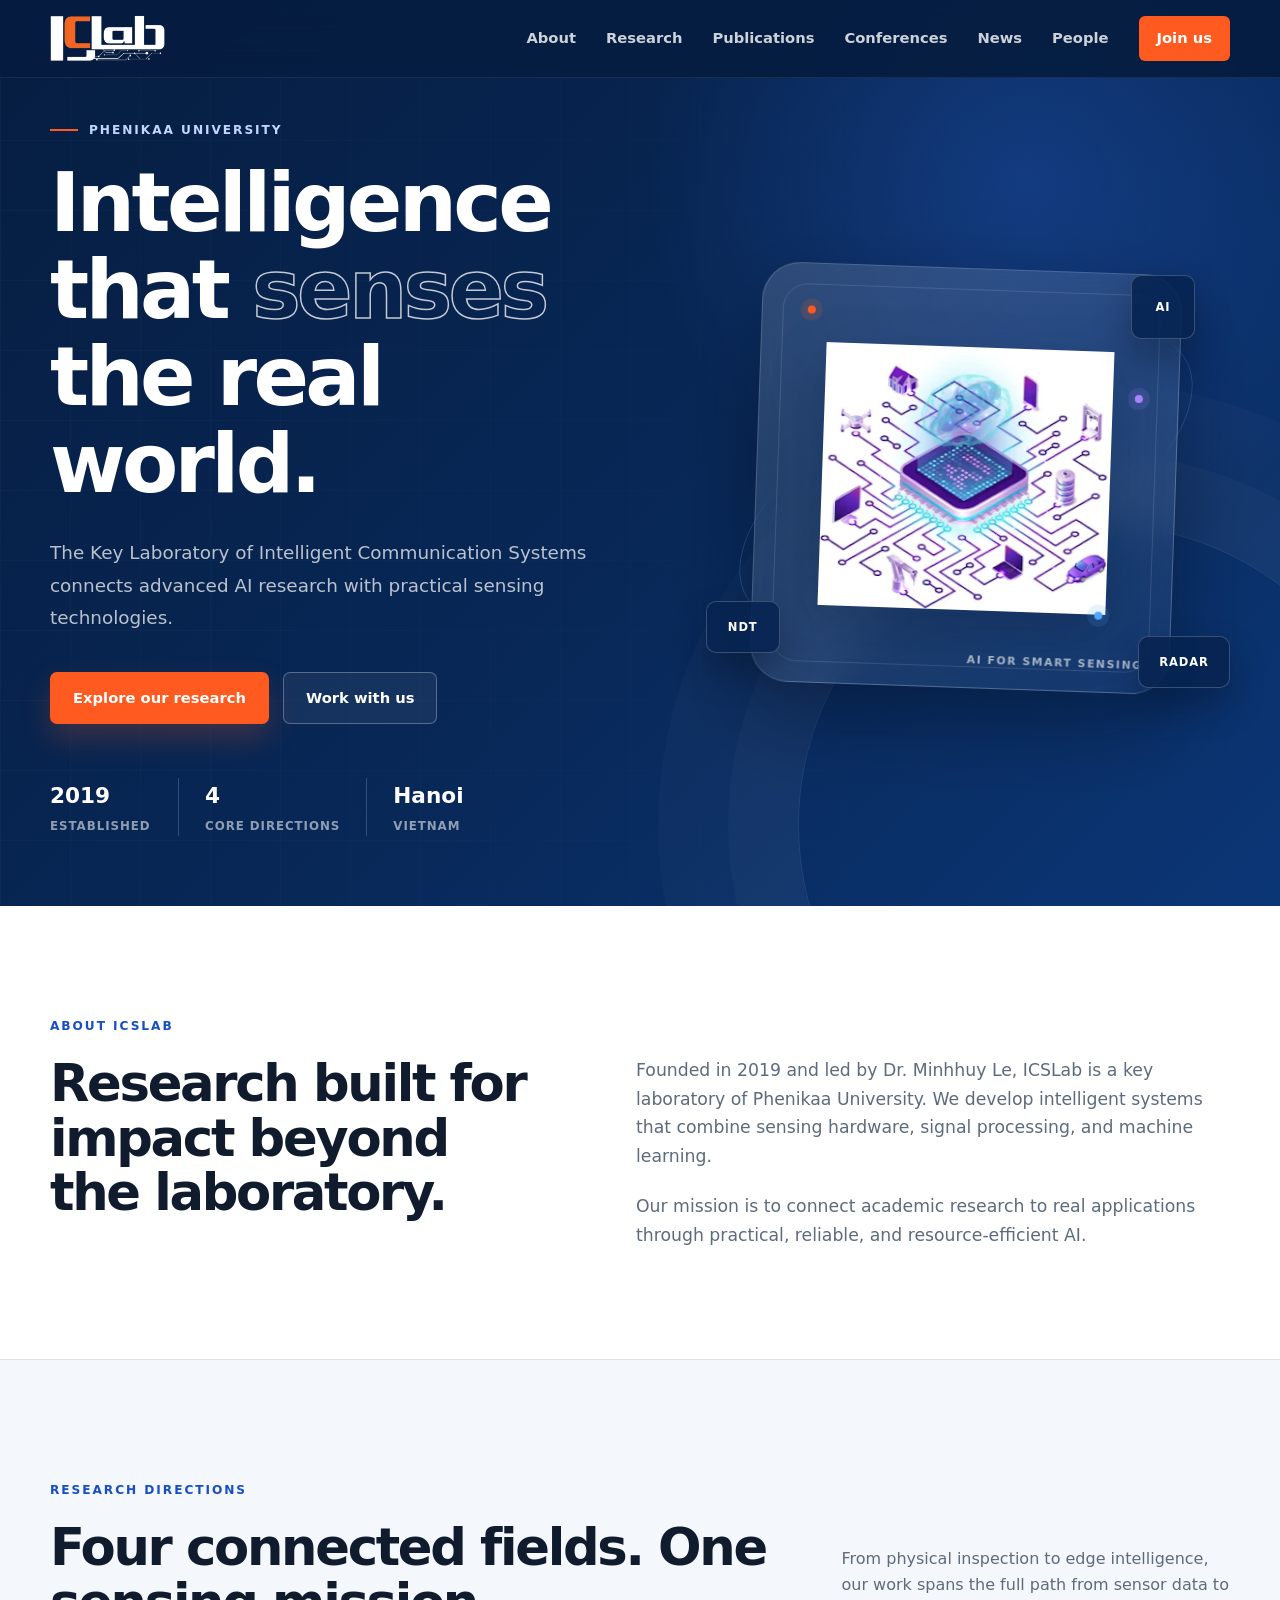
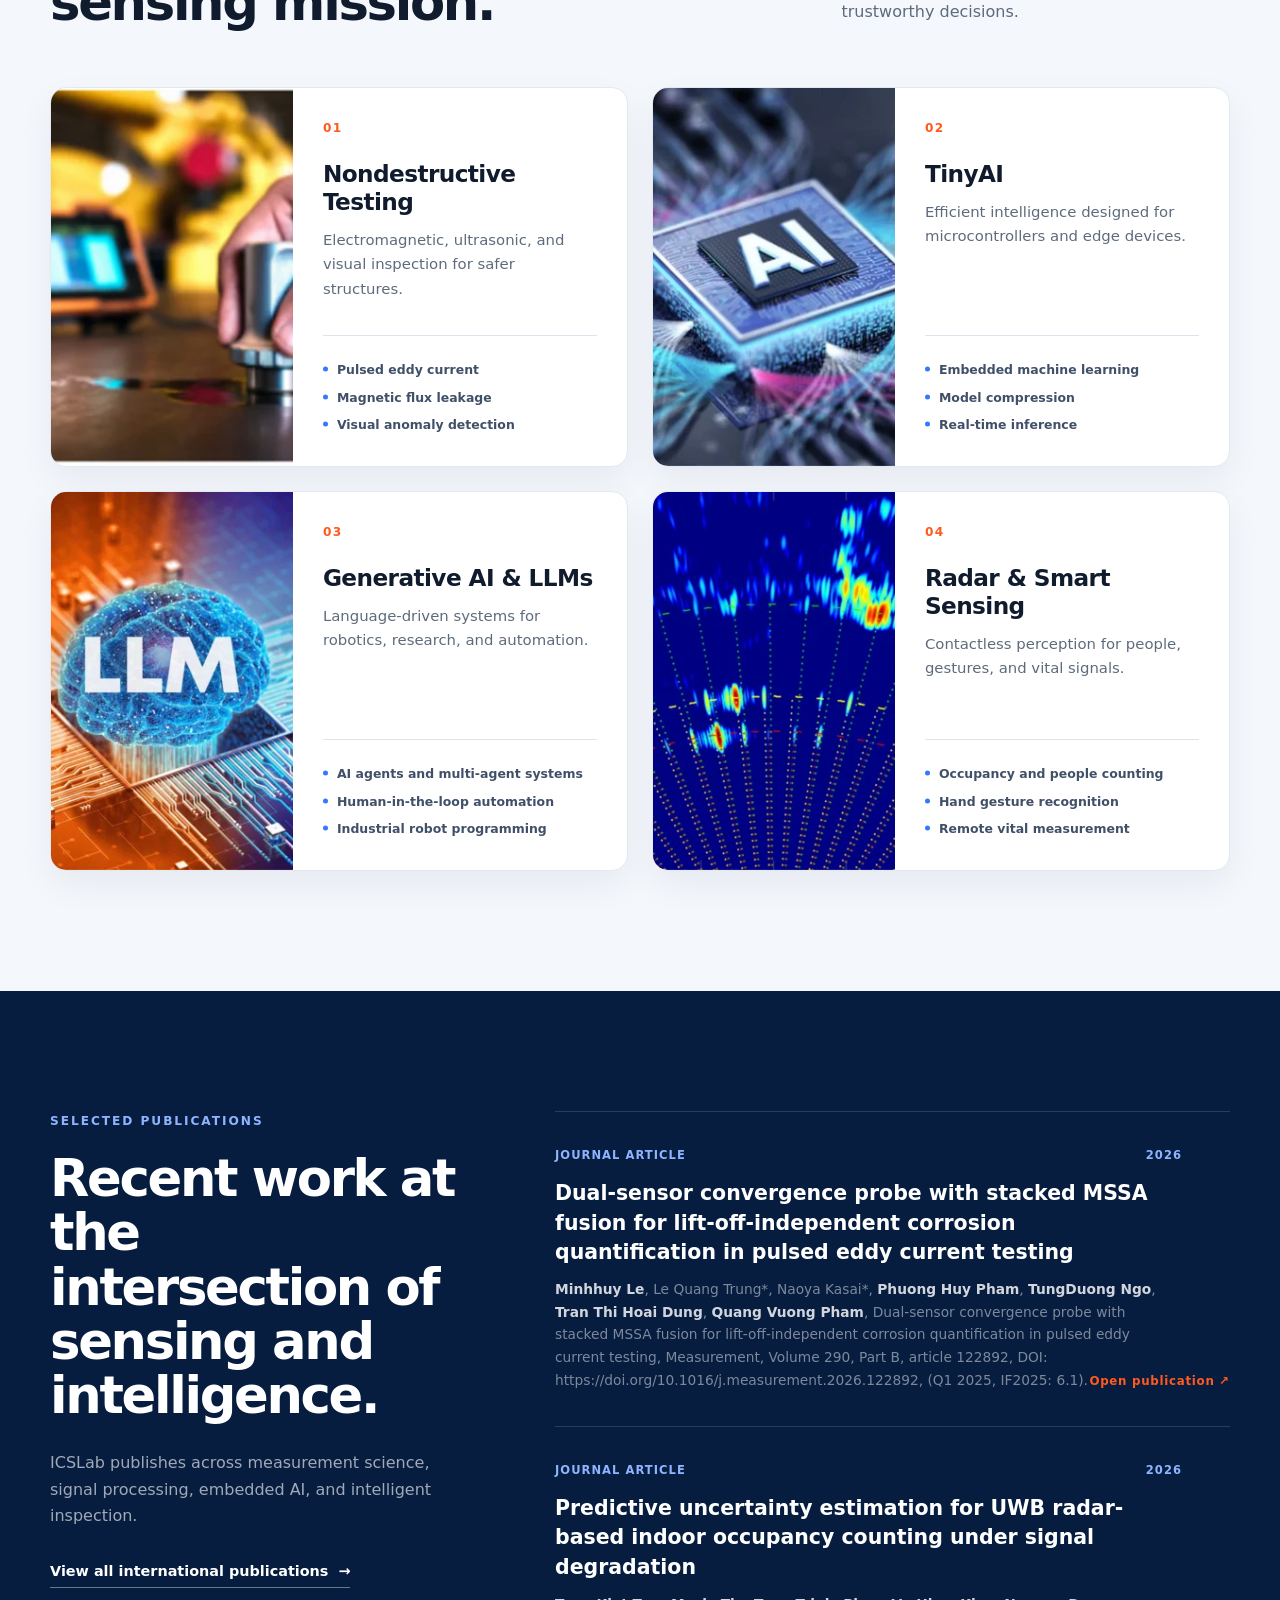
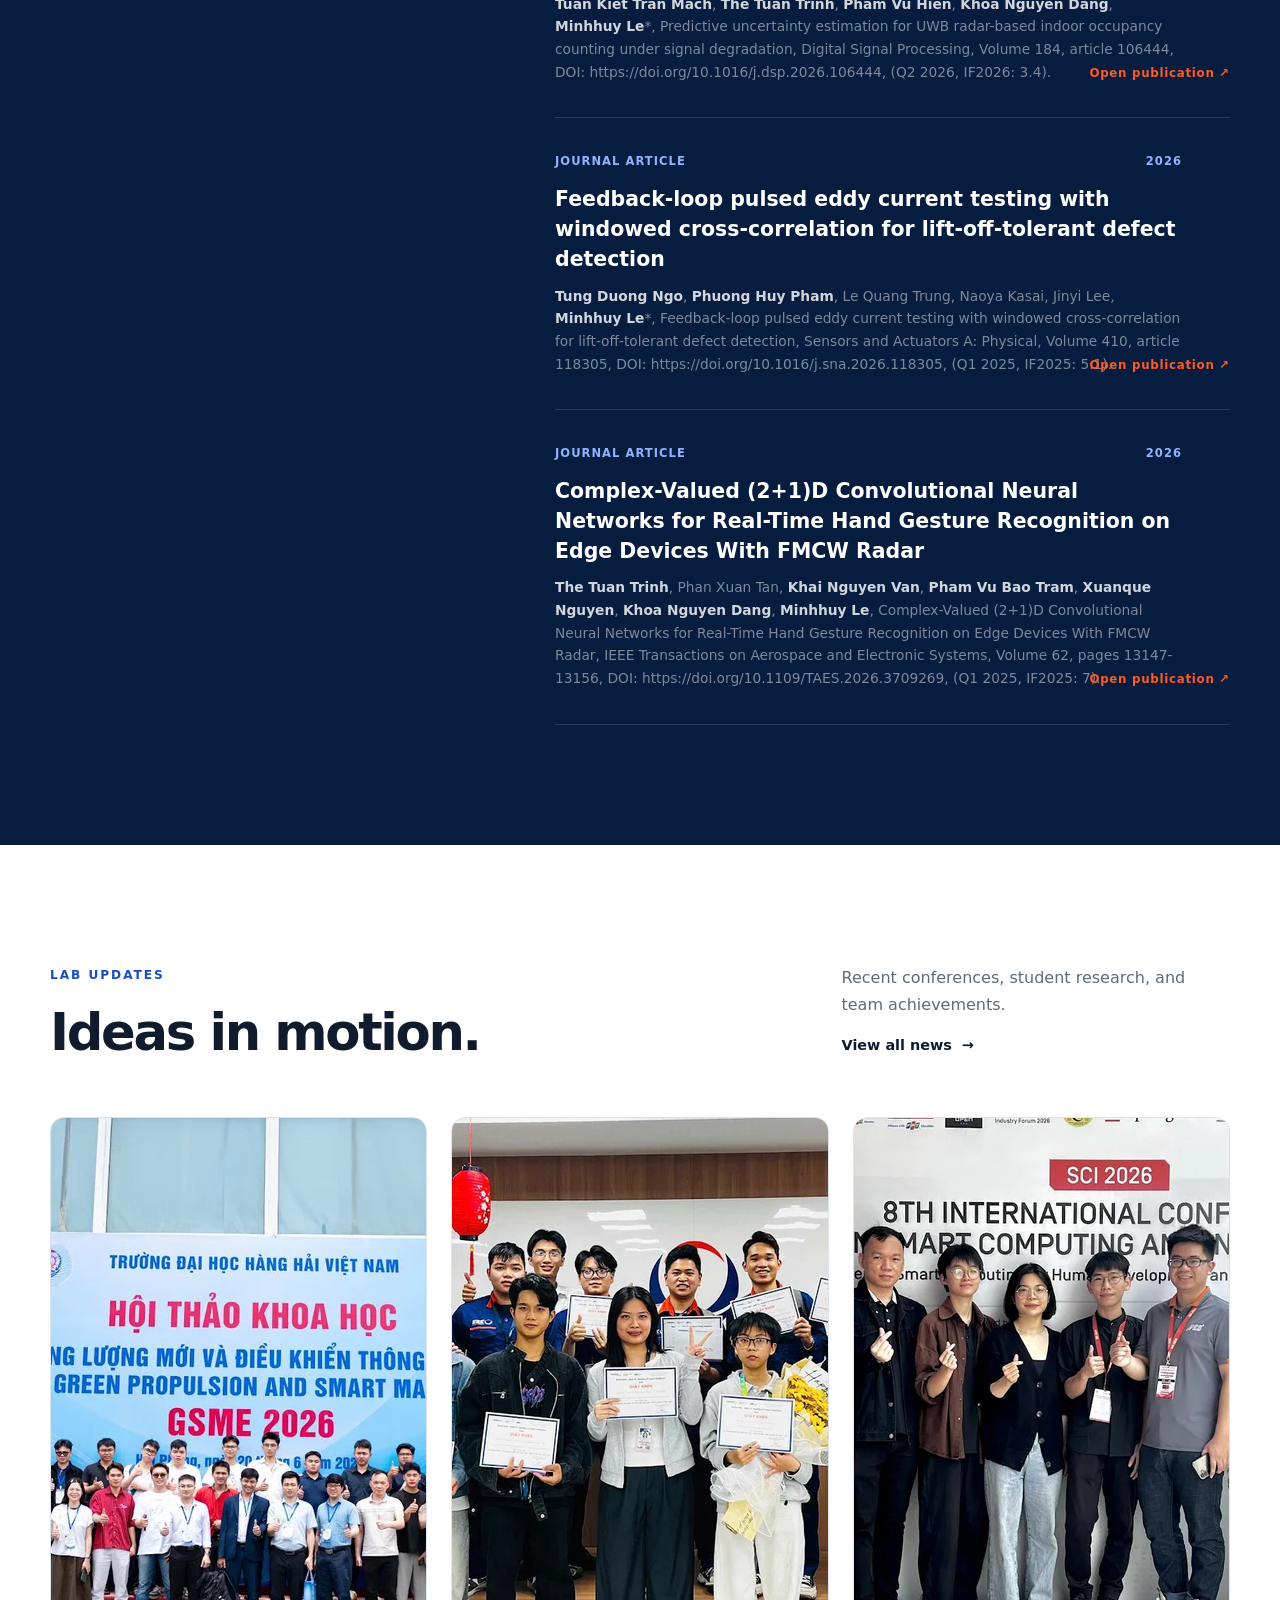
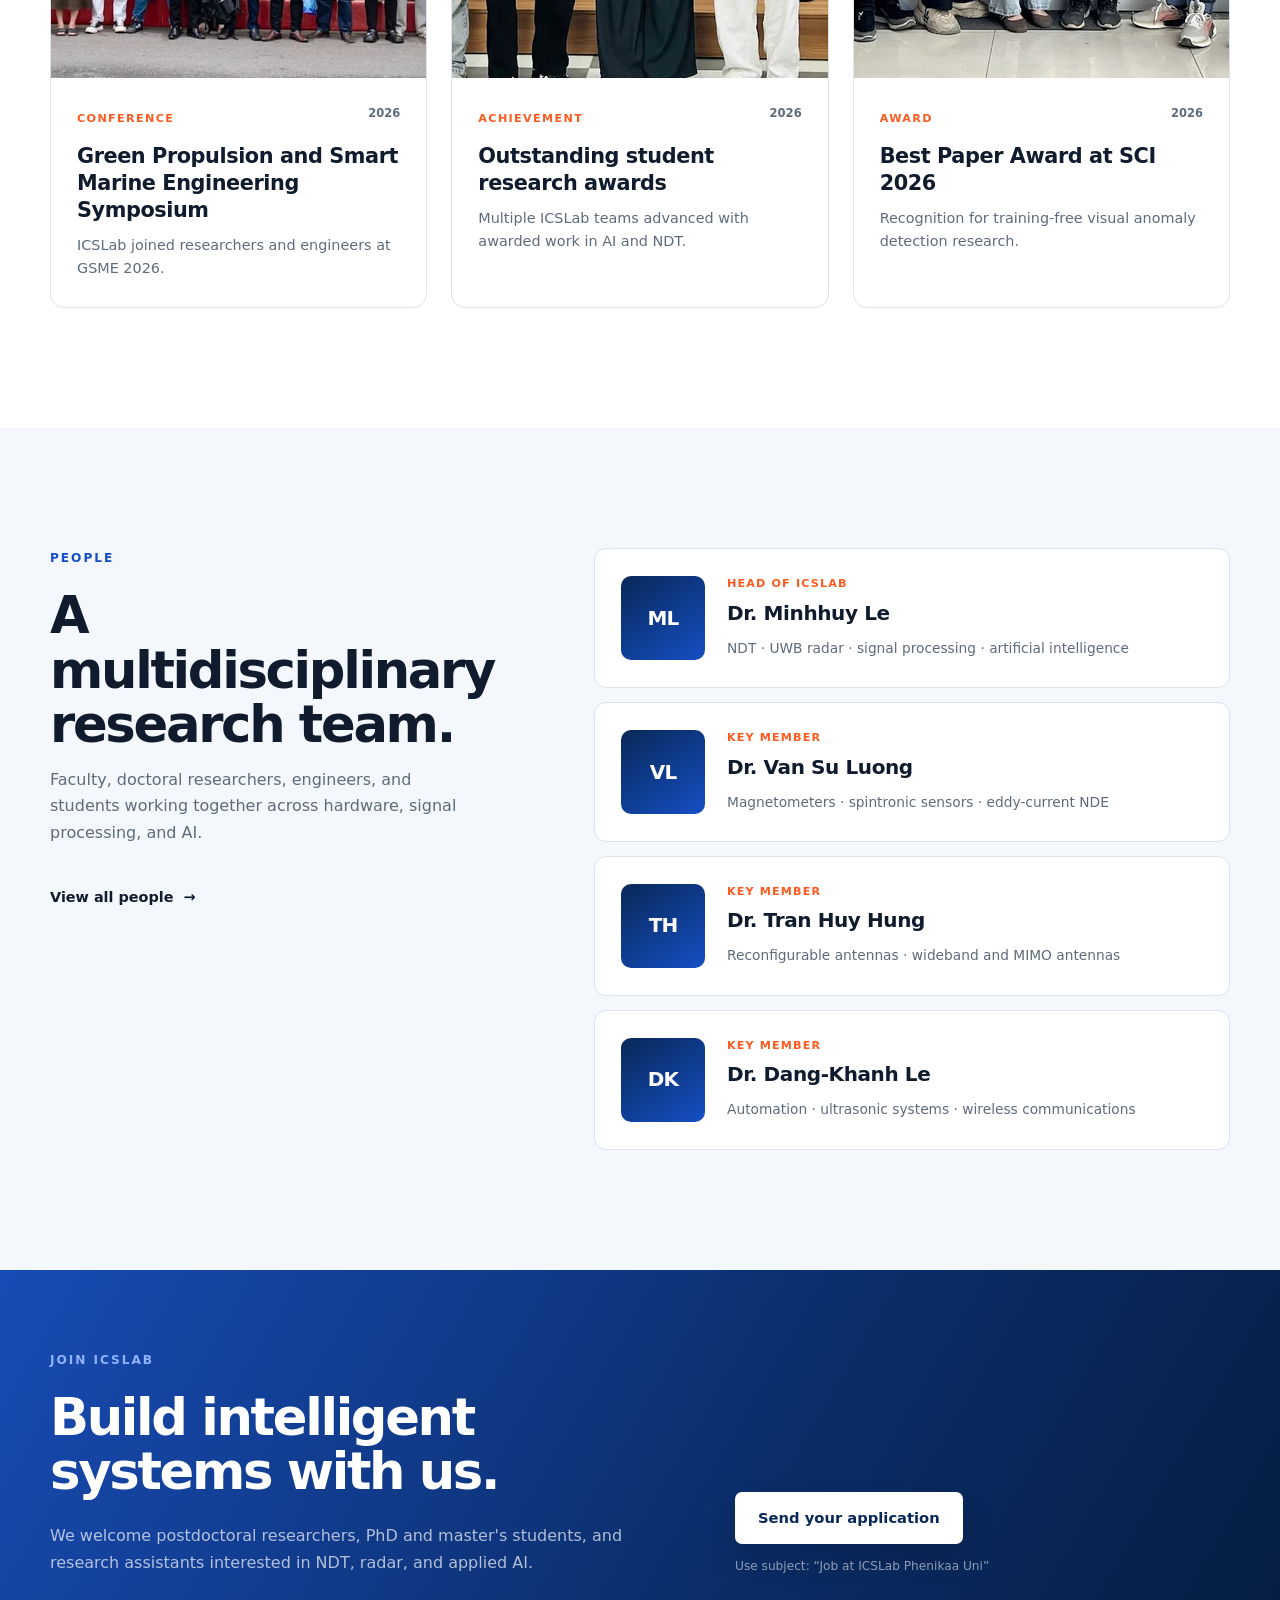
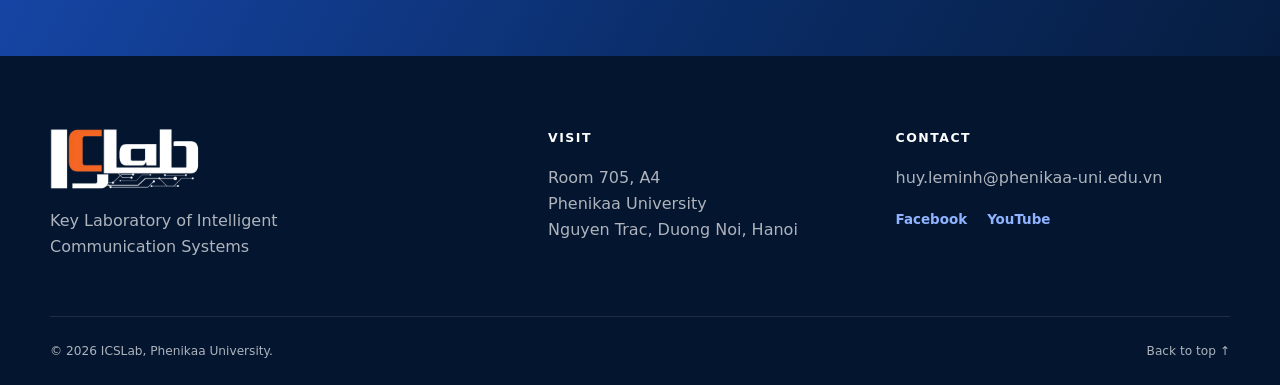
==== commit 86fa31d7: "update for people tab" ====
--- a/index.html
+++ b/index.html
@@ -53,8 +53,9 @@
           <a href="#about">About</a>
           <a href="#research">Research</a>
           <a href="publications.html">Publications</a>
+          <a href="conferences.html">Conferences</a>
           <a href="news.html">News</a>
-          <a href="#people">People</a>
+          <a href="people.html">People</a>
           <a class="nav-cta" href="#join">Join us</a>
         </nav>
       </div>
@@ -279,6 +280,7 @@
               Faculty, doctoral researchers, engineers, and students working
               together across hardware, signal processing, and AI.
             </p>
+            <a class="text-link" href="people.html">View all people <span aria-hidden="true">→</span></a>
           </div>
 
           <div class="people-list">
--- a/styles/styles.css
+++ b/styles/styles.css
@@ -769,7 +769,8 @@
   font-size: 1.08rem;
 }
 
-.publication-tabs {
+.publication-tabs,
+.people-tabs {
   position: sticky;
   z-index: 20;
   top: 78px;
@@ -777,24 +778,29 @@
   border-bottom: 1px solid var(--line);
 }
 
-.publication-tabs .container {
+.publication-tabs .container,
+.people-tabs .container {
   display: flex;
   gap: 34px;
 }
 
-.publication-tabs a {
+.publication-tabs a,
+.people-tabs a {
   position: relative;
   padding: 19px 0 17px;
   color: var(--muted);
   font-size: 0.86rem;
   font-weight: 800;
-}
-
-.publication-tabs a[aria-current="page"] {
+  white-space: nowrap;
+}
+
+.publication-tabs a[aria-current="page"],
+.people-tabs a[aria-current="page"] {
   color: var(--navy);
 }
 
-.publication-tabs a[aria-current="page"]::after {
+.publication-tabs a[aria-current="page"]::after,
+.people-tabs a[aria-current="page"]::after {
   position: absolute;
   content: "";
   right: 0;
@@ -916,6 +922,258 @@
   color: var(--muted);
 }
 
+.conference-hero {
+  background:
+    radial-gradient(circle at 82% 22%, rgba(255, 90, 31, 0.2), transparent 26%),
+    radial-gradient(circle at 70% 70%, rgba(53, 120, 255, 0.2), transparent 30%),
+    var(--navy-deep);
+}
+
+.conference-tabs {
+  position: sticky;
+  z-index: 20;
+  top: 78px;
+  background: var(--white);
+  border-bottom: 1px solid var(--line);
+}
+
+.conference-tabs .container {
+  display: flex;
+  gap: 30px;
+  overflow-x: auto;
+}
+
+.conference-tabs a {
+  flex: 0 0 auto;
+  padding: 19px 0 17px;
+  color: var(--muted);
+  font-size: 0.86rem;
+  font-weight: 800;
+}
+
+.conference-tabs a:hover,
+.conference-tabs a:focus-visible {
+  color: var(--orange);
+}
+
+.conference-section {
+  background: var(--surface);
+}
+
+.conference-summary {
+  display: grid;
+  grid-template-columns: 1fr 0.72fr;
+  gap: 60px;
+  align-items: end;
+}
+
+.conference-summary h2 {
+  max-width: 760px;
+  margin: 12px 0 0;
+  font-size: clamp(2.1rem, 4vw, 3.7rem);
+  line-height: 1.08;
+  letter-spacing: -0.045em;
+}
+
+.conference-summary > p {
+  margin: 0;
+  color: var(--muted);
+}
+
+.conference-stats {
+  display: grid;
+  grid-template-columns: repeat(3, 1fr);
+  margin: 56px 0 92px;
+  background: var(--navy);
+  border-radius: 12px;
+  box-shadow: var(--shadow);
+}
+
+.conference-stats div {
+  padding: 28px 32px;
+}
+
+.conference-stats div + div {
+  border-left: 1px solid rgba(255, 255, 255, 0.14);
+}
+
+.conference-stats dt {
+  color: var(--white);
+  font-size: 2rem;
+  font-weight: 850;
+  line-height: 1;
+}
+
+.conference-stats dd {
+  margin: 8px 0 0;
+  color: rgba(255, 255, 255, 0.68);
+  font-size: 0.76rem;
+  font-weight: 750;
+  letter-spacing: 0.05em;
+  text-transform: uppercase;
+}
+
+.conference-timeline {
+  display: grid;
+  gap: 96px;
+}
+
+.conference-period {
+  scroll-margin-top: 158px;
+}
+
+.conference-period-heading {
+  max-width: 760px;
+  margin-bottom: 38px;
+}
+
+.conference-period-heading h2 {
+  margin: 10px 0 12px;
+  font-size: clamp(2rem, 4vw, 3.35rem);
+  line-height: 1.08;
+  letter-spacing: -0.045em;
+}
+
+.conference-period-heading > p:last-child {
+  margin: 0;
+  color: var(--muted);
+}
+
+.conference-cards {
+  position: relative;
+  display: grid;
+  gap: 22px;
+  padding-left: 48px;
+}
+
+.conference-cards::before {
+  position: absolute;
+  content: "";
+  top: 0;
+  bottom: 0;
+  left: 13px;
+  width: 2px;
+  background: var(--line);
+}
+
+.conference-card {
+  position: relative;
+  padding: 30px 34px;
+  background: var(--white);
+  border: 1px solid var(--line);
+  border-radius: 12px;
+}
+
+.conference-card::before {
+  position: absolute;
+  content: "";
+  top: 35px;
+  left: -42px;
+  width: 12px;
+  height: 12px;
+  background: var(--blue);
+  border: 5px solid var(--surface);
+  border-radius: 50%;
+  box-sizing: content-box;
+}
+
+.conference-card-urgent {
+  border-color: rgba(255, 90, 31, 0.5);
+  box-shadow: 0 18px 50px rgba(255, 90, 31, 0.1);
+}
+
+.conference-card-urgent::before {
+  background: var(--orange);
+}
+
+.conference-card-past::before {
+  background: #8b97a8;
+}
+
+.conference-card-watch::before {
+  background: var(--navy);
+}
+
+.conference-card-meta {
+  display: flex;
+  flex-wrap: wrap;
+  justify-content: space-between;
+  gap: 10px 24px;
+  color: var(--muted);
+  font-size: 0.76rem;
+  font-weight: 800;
+}
+
+.conference-status {
+  color: var(--blue);
+  letter-spacing: 0.08em;
+  text-transform: uppercase;
+}
+
+.conference-card-urgent .conference-status {
+  color: var(--orange);
+}
+
+.conference-card-past .conference-status {
+  color: #6f7c8d;
+}
+
+.conference-card h3 {
+  max-width: 930px;
+  margin: 15px 0 8px;
+  font-size: clamp(1.25rem, 2.3vw, 1.75rem);
+  line-height: 1.28;
+  letter-spacing: -0.025em;
+}
+
+.conference-name,
+.conference-note {
+  max-width: 860px;
+  margin: 0 0 18px;
+  color: var(--muted);
+}
+
+.conference-note {
+  font-size: 0.9rem;
+}
+
+.conference-card dl {
+  display: flex;
+  flex-wrap: wrap;
+  gap: 10px 34px;
+  margin: 20px 0 0;
+}
+
+.conference-card dl div {
+  display: flex;
+  gap: 8px;
+}
+
+.conference-card dt {
+  color: var(--muted);
+  font-size: 0.75rem;
+  font-weight: 750;
+}
+
+.conference-card dd {
+  margin: 0;
+  font-size: 0.75rem;
+  font-weight: 850;
+}
+
+.conference-card > a {
+  display: inline-block;
+  margin-top: 22px;
+  color: var(--blue);
+  font-size: 0.8rem;
+  font-weight: 850;
+}
+
+.conference-card > a:hover,
+.conference-card > a:focus-visible {
+  color: var(--orange);
+}
+
 .compact-heading {
   align-items: center;
 }
@@ -1066,9 +1324,13 @@
   top: 120px;
 }
 
-.people-heading > p:last-child {
+.people-heading > p:last-of-type {
   max-width: 430px;
   color: var(--muted);
+}
+
+.people-heading .text-link {
+  margin-top: 24px;
 }
 
 .people-list {
@@ -1118,6 +1380,104 @@
 .people-list span {
   color: var(--muted);
   font-size: 0.86rem;
+}
+
+.people-directory-section {
+  background: var(--surface);
+}
+
+.people-directory-heading {
+  display: grid;
+  grid-template-columns: 1fr 0.65fr;
+  gap: 60px;
+  align-items: end;
+  margin-bottom: 56px;
+}
+
+.people-directory-heading h2 {
+  margin: 12px 0 0;
+  font-size: clamp(2.1rem, 4vw, 3.7rem);
+  line-height: 1.08;
+  letter-spacing: -0.045em;
+}
+
+.people-directory-heading > p {
+  max-width: 470px;
+  margin: 0;
+  color: var(--muted);
+  line-height: 1.75;
+}
+
+.people-directory {
+  display: grid;
+  grid-template-columns: repeat(2, minmax(0, 1fr));
+  gap: 24px;
+}
+
+.person-card {
+  overflow: hidden;
+  background: var(--white);
+  border: 1px solid var(--line);
+  border-radius: 14px;
+  box-shadow: 0 18px 44px rgba(16, 39, 79, 0.06);
+}
+
+.person-card > img {
+  width: 100%;
+  aspect-ratio: 1;
+  display: block;
+  object-fit: cover;
+  background: #e8edf5;
+}
+
+.person-card-body {
+  padding: 28px;
+}
+
+.person-card-role {
+  margin: 0 0 8px;
+  color: var(--orange);
+  font-size: 0.7rem;
+  font-weight: 800;
+  letter-spacing: 0.1em;
+  text-transform: uppercase;
+}
+
+.person-card h2 {
+  margin: 0;
+  font-size: 1.55rem;
+  line-height: 1.18;
+  letter-spacing: -0.03em;
+}
+
+.person-card-contact {
+  min-height: 1.5em;
+  margin: 12px 0 0;
+  overflow-wrap: anywhere;
+  color: var(--muted);
+  font-size: 0.86rem;
+}
+
+.person-card-contact a {
+  color: var(--blue);
+  font-weight: 700;
+}
+
+.person-card-contact a:hover,
+.person-card-contact a:focus-visible {
+  color: var(--orange);
+}
+
+.person-card-bio {
+  margin: 22px 0 0;
+  padding-top: 20px;
+  color: var(--muted);
+  border-top: 1px solid var(--line);
+  line-height: 1.72;
+}
+
+.people-directory .publication-error {
+  color: #a73318;
 }
 
 .join-section {
@@ -1351,6 +1711,20 @@
     gap: 24px;
   }
 
+  .people-directory-heading {
+    grid-template-columns: 1fr;
+    gap: 24px;
+  }
+
+  .people-directory {
+    grid-template-columns: 1fr;
+  }
+
+  .conference-summary {
+    grid-template-columns: 1fr;
+    gap: 24px;
+  }
+
   .publication-year-group {
     grid-template-columns: 1fr;
     gap: 28px;
@@ -1485,8 +1859,52 @@
     font-size: clamp(3rem, 15vw, 4.5rem);
   }
 
-  .publication-tabs {
+  .publication-tabs,
+  .people-tabs {
     top: 70px;
+  }
+
+  .people-tabs .container {
+    gap: 24px;
+    overflow-x: auto;
+  }
+
+  .conference-tabs {
+    top: 70px;
+  }
+
+  .conference-tabs .container {
+    gap: 24px;
+  }
+
+  .conference-stats {
+    grid-template-columns: 1fr;
+    margin-bottom: 70px;
+  }
+
+  .conference-stats div + div {
+    border-top: 1px solid rgba(255, 255, 255, 0.14);
+    border-left: 0;
+  }
+
+  .conference-cards {
+    padding-left: 34px;
+  }
+
+  .conference-cards::before {
+    left: 8px;
+  }
+
+  .conference-card {
+    padding: 24px;
+  }
+
+  .conference-card::before {
+    top: 29px;
+    left: -32px;
+    width: 10px;
+    height: 10px;
+    border-width: 4px;
   }
 
   .publication-archive-list {
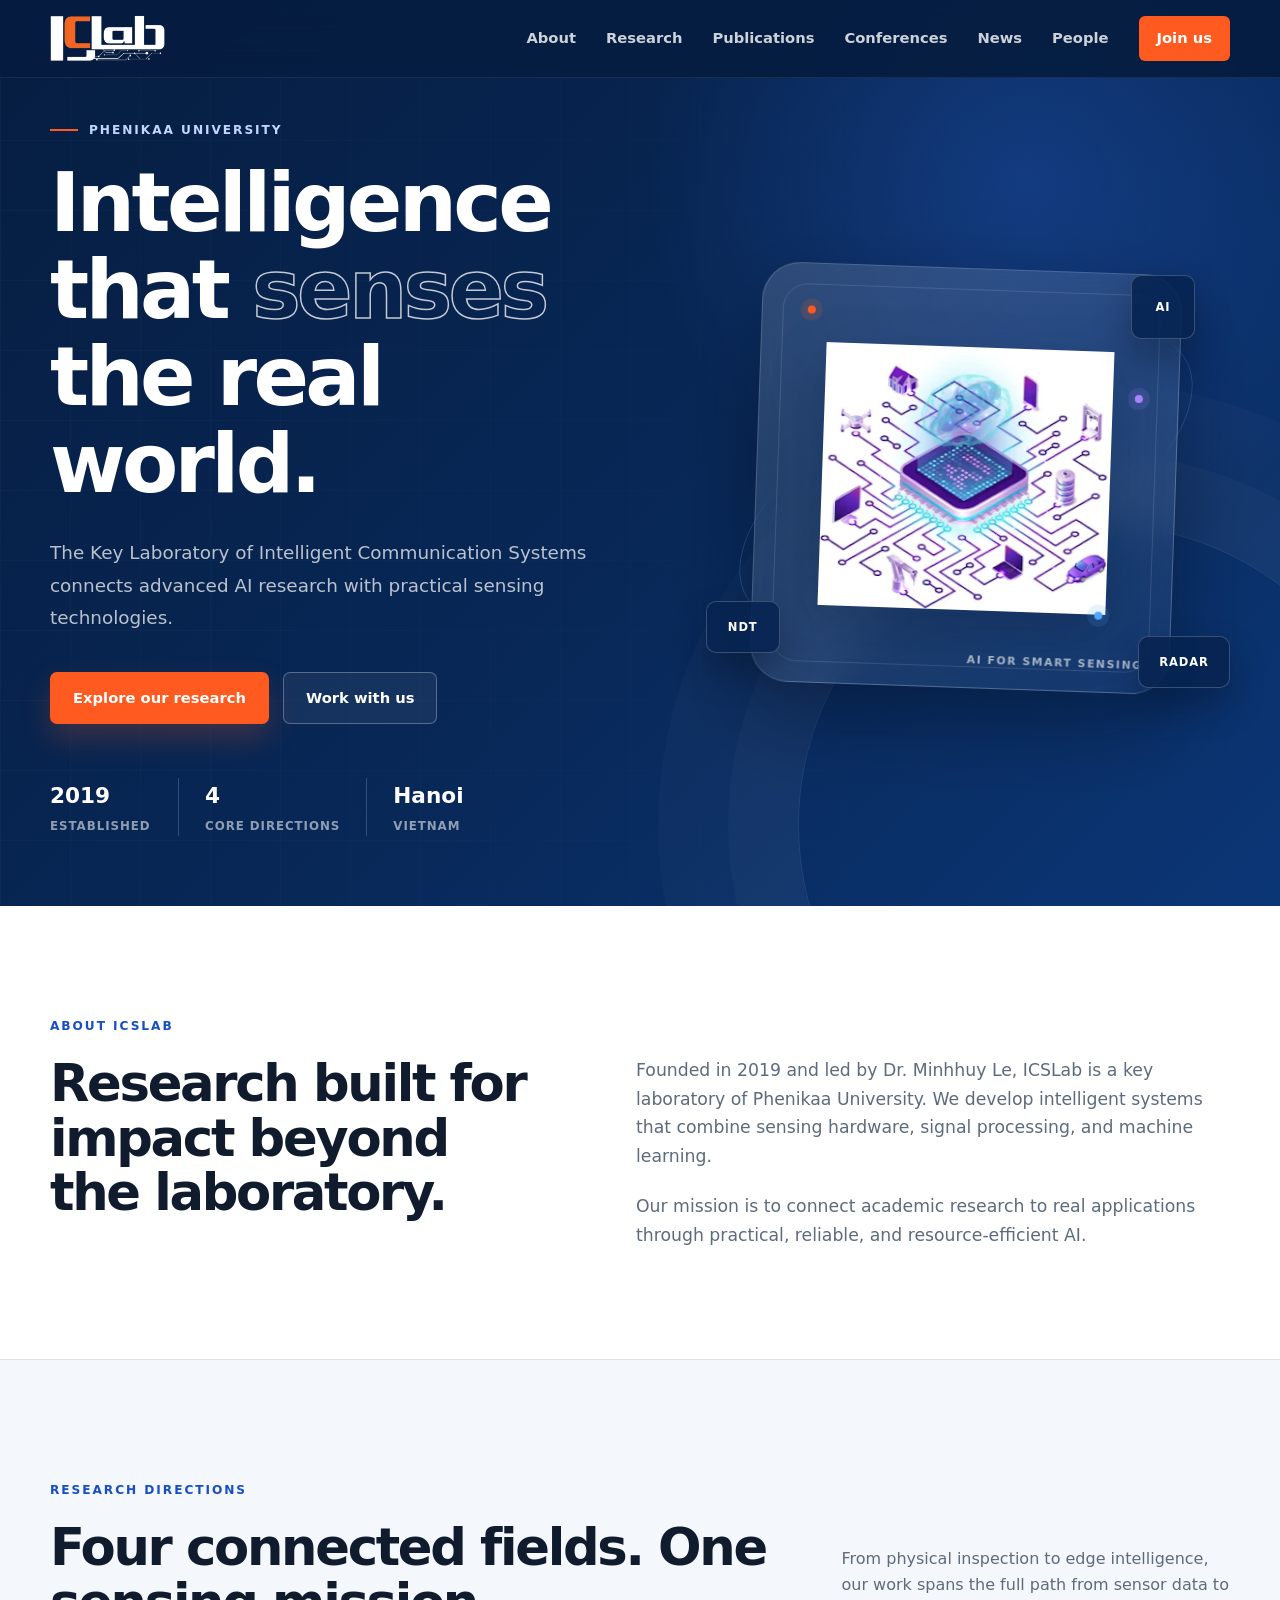
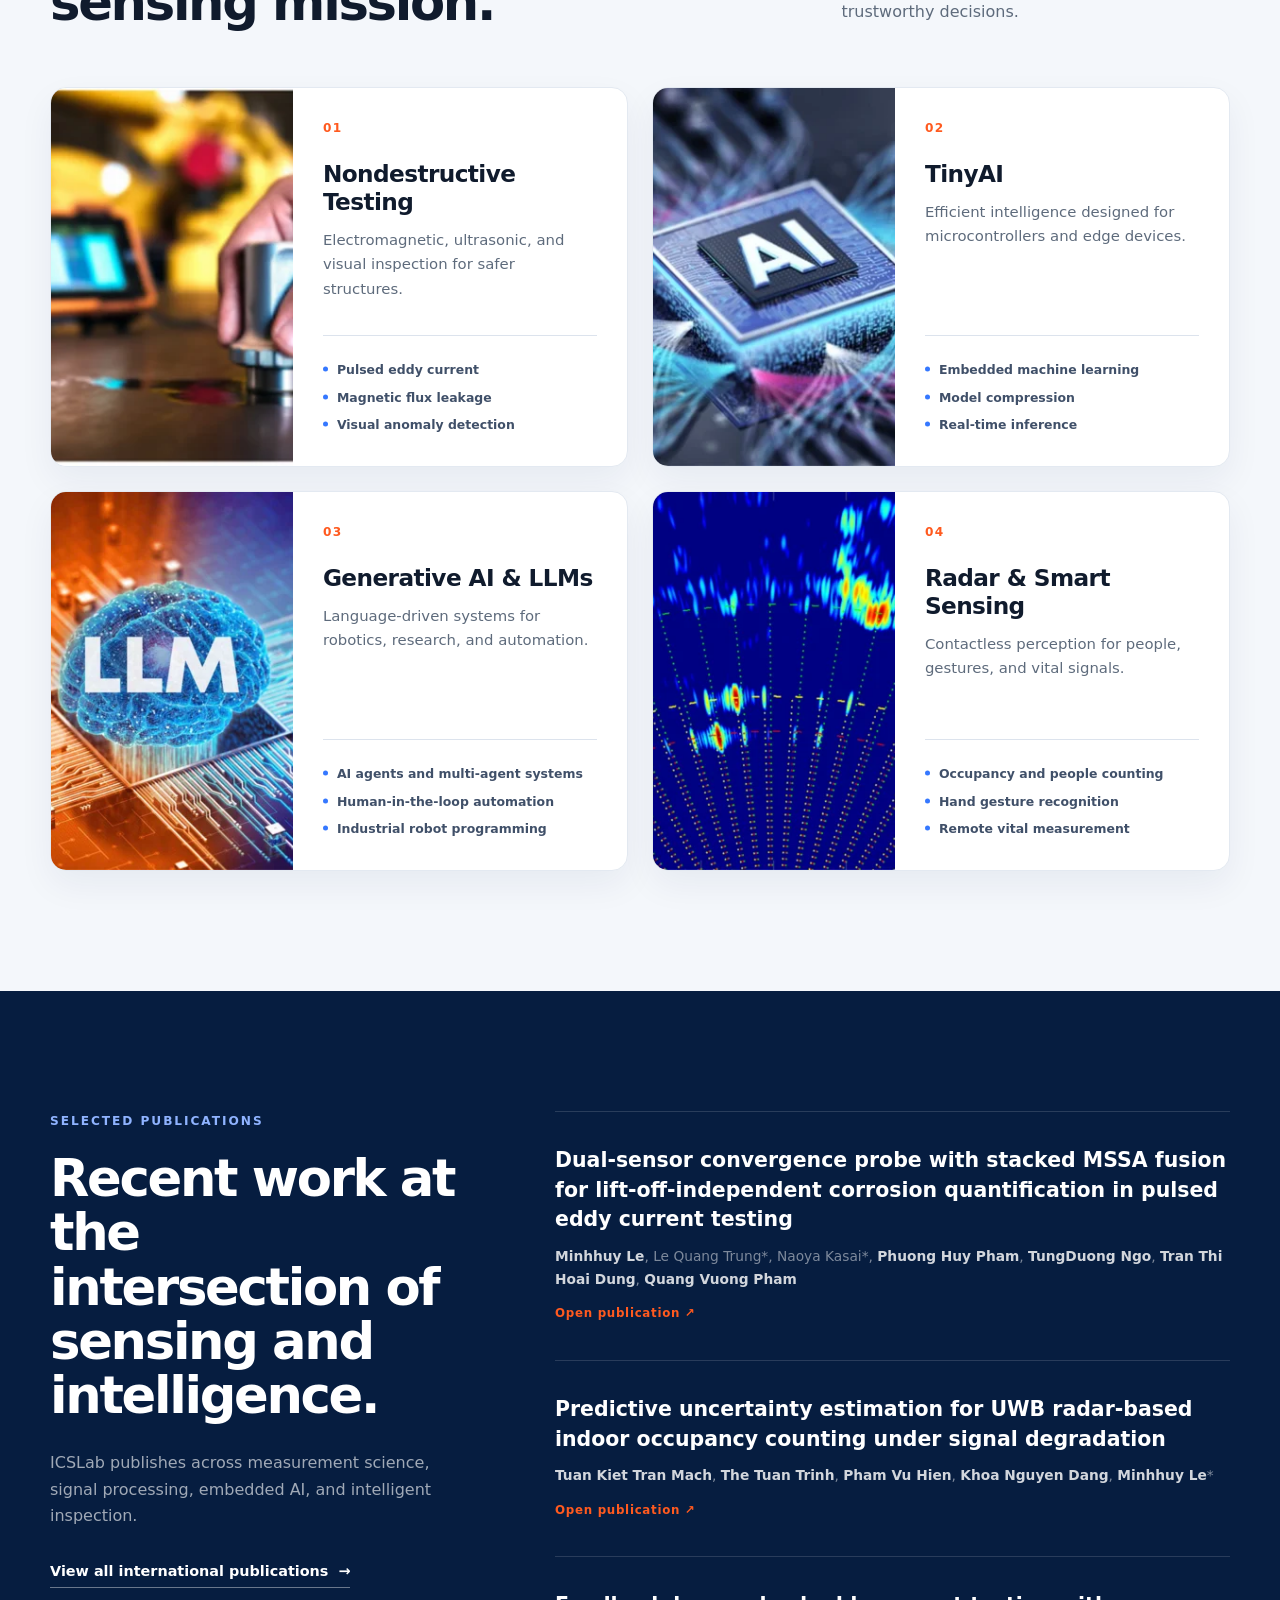
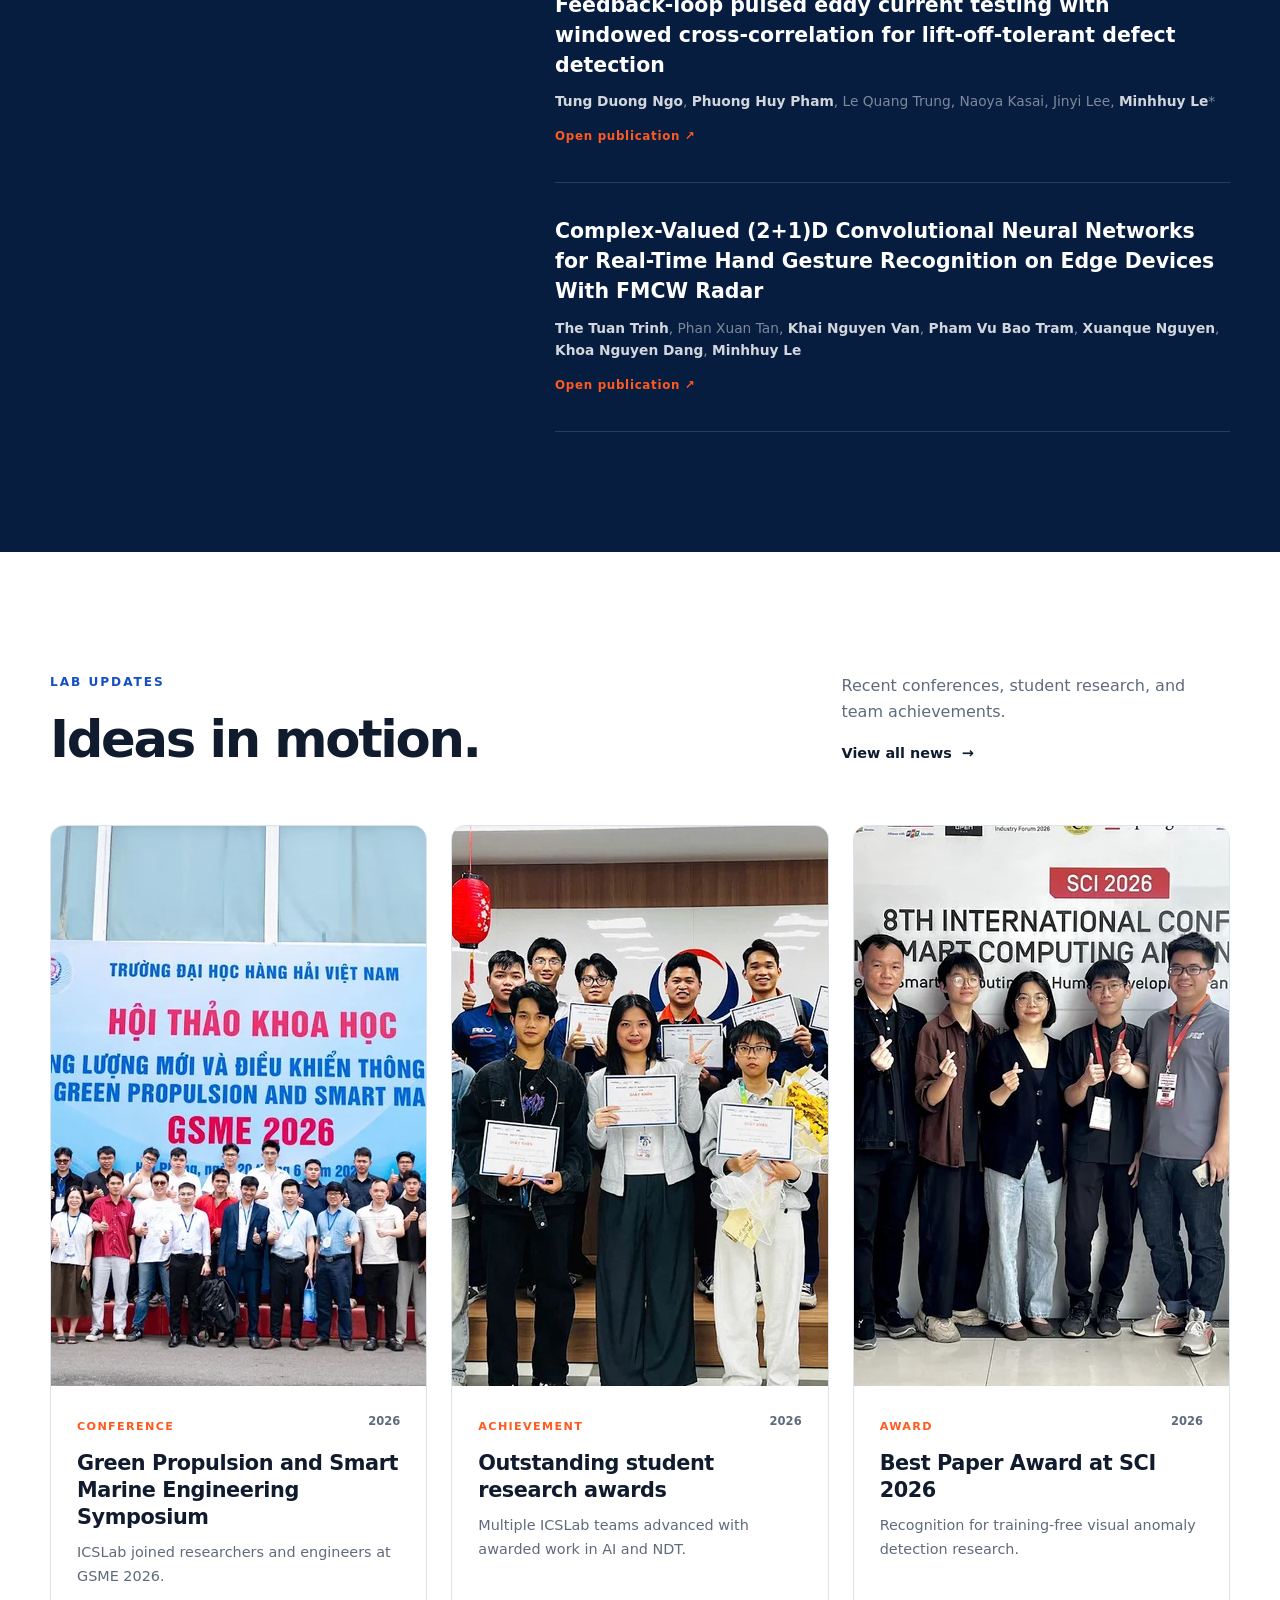
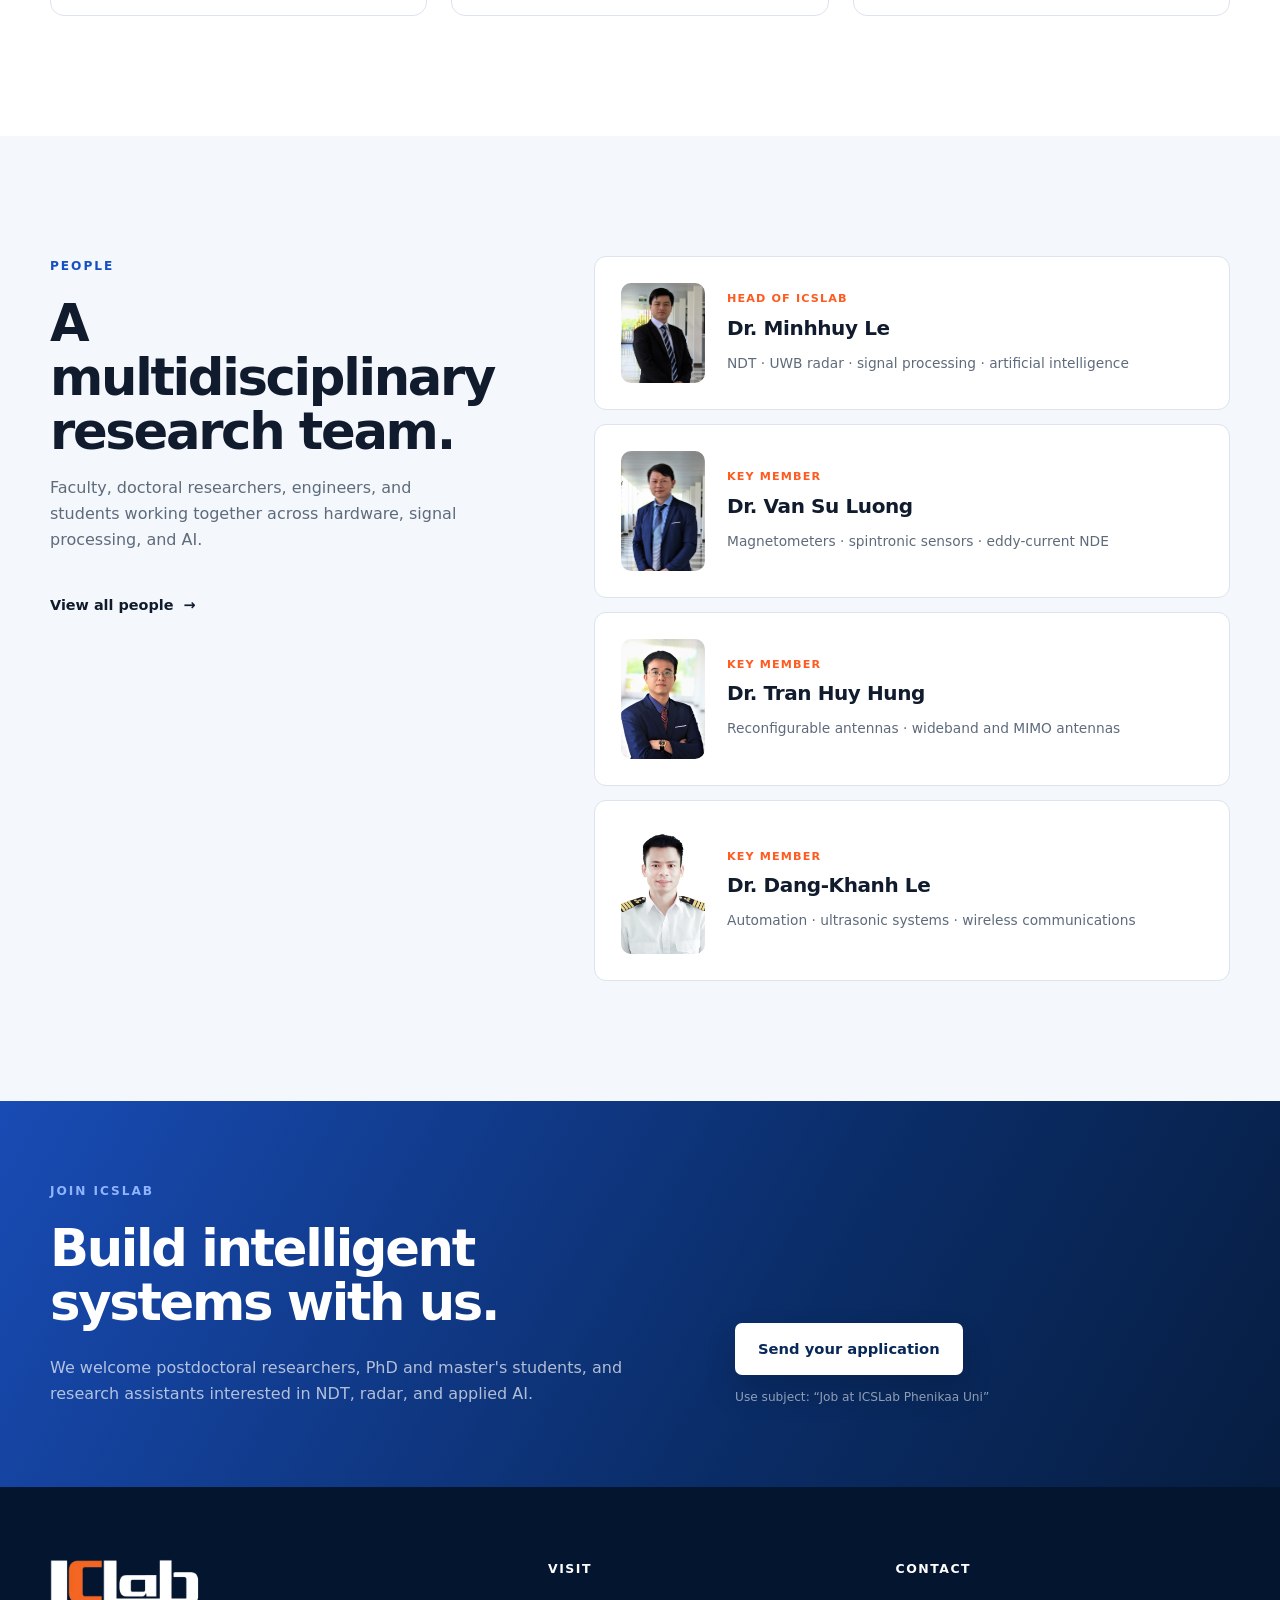
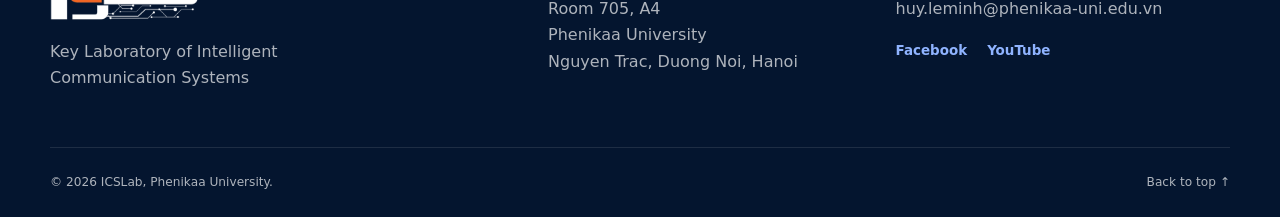
==== commit f4393d72: "better sort papers" ====
--- a/index.html
+++ b/index.html
@@ -285,7 +285,7 @@
 
           <div class="people-list">
             <article>
-              <div class="person-monogram" aria-hidden="true">ML</div>
+              <img class="person-photo" src="assets/people/minhhuy-le.webp" alt="Portrait of Dr. Minhhuy Le" width="801" height="960" loading="lazy" decoding="async">
               <div>
                 <p>Head of ICSLab</p>
                 <h3>Dr. Minhhuy Le</h3>
@@ -293,7 +293,7 @@
               </div>
             </article>
             <article>
-              <div class="person-monogram" aria-hidden="true">VL</div>
+              <img class="person-photo" src="assets/people/van-su-luong.webp" alt="Portrait of Dr. Van Su Luong" width="676" height="960" loading="lazy" decoding="async">
               <div>
                 <p>Key member</p>
                 <h3>Dr. Van Su Luong</h3>
@@ -301,7 +301,7 @@
               </div>
             </article>
             <article>
-              <div class="person-monogram" aria-hidden="true">TH</div>
+              <img class="person-photo" src="assets/people/tran-huy-hung.webp" alt="Portrait of Dr. Tran Huy Hung" width="669" height="960" loading="lazy" decoding="async">
               <div>
                 <p>Key member</p>
                 <h3>Dr. Tran Huy Hung</h3>
@@ -309,7 +309,7 @@
               </div>
             </article>
             <article>
-              <div class="person-monogram" aria-hidden="true">DK</div>
+              <img class="person-photo" src="assets/people/dang-khanh-le.webp" alt="Portrait of Dr. Dang-Khanh Le" width="636" height="960" loading="lazy" decoding="async">
               <div>
                 <p>Key member</p>
                 <h3>Dr. Dang-Khanh Le</h3>
--- a/styles/styles.css
+++ b/styles/styles.css
@@ -687,24 +687,13 @@
 
 .publication-list article {
   position: relative;
-  padding: 34px 48px 34px 0;
+  padding: 34px 0;
   border-bottom: 1px solid rgba(255, 255, 255, 0.14);
-}
-
-.publication-meta {
-  display: flex;
-  justify-content: space-between;
-  gap: 20px;
-  color: #8fb3ff;
-  font-size: 0.72rem;
-  font-weight: 800;
-  letter-spacing: 0.09em;
-  text-transform: uppercase;
 }
 
 .publication-list h3 {
   max-width: 720px;
-  margin: 14px 0 10px;
+  margin: 0 0 10px;
   font-size: 1.28rem;
   font-weight: 650;
   line-height: 1.45;
@@ -722,9 +711,8 @@
 }
 
 .publication-list article > a {
-  position: absolute;
-  right: 0;
-  bottom: 34px;
+  display: inline-block;
+  margin-top: 14px;
   color: var(--orange);
   font-size: 0.74rem;
   font-weight: 850;
@@ -1349,17 +1337,10 @@
   border-radius: 12px;
 }
 
-.person-monogram {
+.person-photo {
   width: 84px;
-  height: 84px;
-  display: grid;
-  place-items: center;
-  color: var(--white);
-  background: linear-gradient(145deg, var(--navy), var(--blue));
+  height: auto;
   border-radius: 10px;
-  font-size: 1.25rem;
-  font-weight: 850;
-  letter-spacing: -0.04em;
 }
 
 .people-list p {
@@ -1410,32 +1391,31 @@
 
 .people-directory {
   display: grid;
-  grid-template-columns: repeat(2, minmax(0, 1fr));
-  gap: 24px;
+  grid-template-columns: 1fr;
+  gap: 0;
+  border-top: 1px solid var(--line);
 }
 
 .person-card {
-  overflow: hidden;
-  background: var(--white);
-  border: 1px solid var(--line);
-  border-radius: 14px;
-  box-shadow: 0 18px 44px rgba(16, 39, 79, 0.06);
+  display: grid;
+  grid-template-columns: 160px 1fr;
+  gap: 30px;
+  align-items: start;
+  padding: 26px 4px;
+  border-bottom: 1px solid var(--line);
 }
 
 .person-card > img {
-  width: 100%;
-  aspect-ratio: 1;
+  width: 160px;
+  height: 200px;
   display: block;
-  object-fit: cover;
+  object-fit: contain;
+  border-radius: 8px;
   background: #e8edf5;
 }
 
-.person-card-body {
-  padding: 28px;
-}
-
 .person-card-role {
-  margin: 0 0 8px;
+  margin: 5px 0 0;
   color: var(--orange);
   font-size: 0.7rem;
   font-weight: 800;
@@ -1445,14 +1425,13 @@
 
 .person-card h2 {
   margin: 0;
-  font-size: 1.55rem;
-  line-height: 1.18;
-  letter-spacing: -0.03em;
+  font-size: 1.15rem;
+  line-height: 1.25;
+  letter-spacing: -0.02em;
 }
 
 .person-card-contact {
-  min-height: 1.5em;
-  margin: 12px 0 0;
+  margin: 6px 0 0;
   overflow-wrap: anywhere;
   color: var(--muted);
   font-size: 0.86rem;
@@ -1469,11 +1448,10 @@
 }
 
 .person-card-bio {
-  margin: 22px 0 0;
-  padding-top: 20px;
-  color: var(--muted);
-  border-top: 1px solid var(--line);
-  line-height: 1.72;
+  margin: 8px 0 0;
+  color: var(--muted);
+  font-size: 0.92rem;
+  line-height: 1.65;
 }
 
 .people-directory .publication-error {
@@ -1716,10 +1694,6 @@
     gap: 24px;
   }
 
-  .people-directory {
-    grid-template-columns: 1fr;
-  }
-
   .conference-summary {
     grid-template-columns: 1fr;
     gap: 24px;
@@ -1844,11 +1818,6 @@
 
   .featured-news {
     grid-column: auto;
-  }
-
-  .publication-list article {
-    padding-right: 0;
-    padding-bottom: 66px;
   }
 
   .page-hero {
@@ -1916,21 +1885,13 @@
     padding: 24px;
   }
 
-  .publication-list article > a {
-    right: auto;
-    bottom: 30px;
-    left: 0;
-  }
-
   .people-list article {
     grid-template-columns: 62px 1fr;
     padding: 20px;
   }
 
-  .person-monogram {
+  .person-photo {
     width: 62px;
-    height: 62px;
-    font-size: 1rem;
   }
 
   .join-section {
